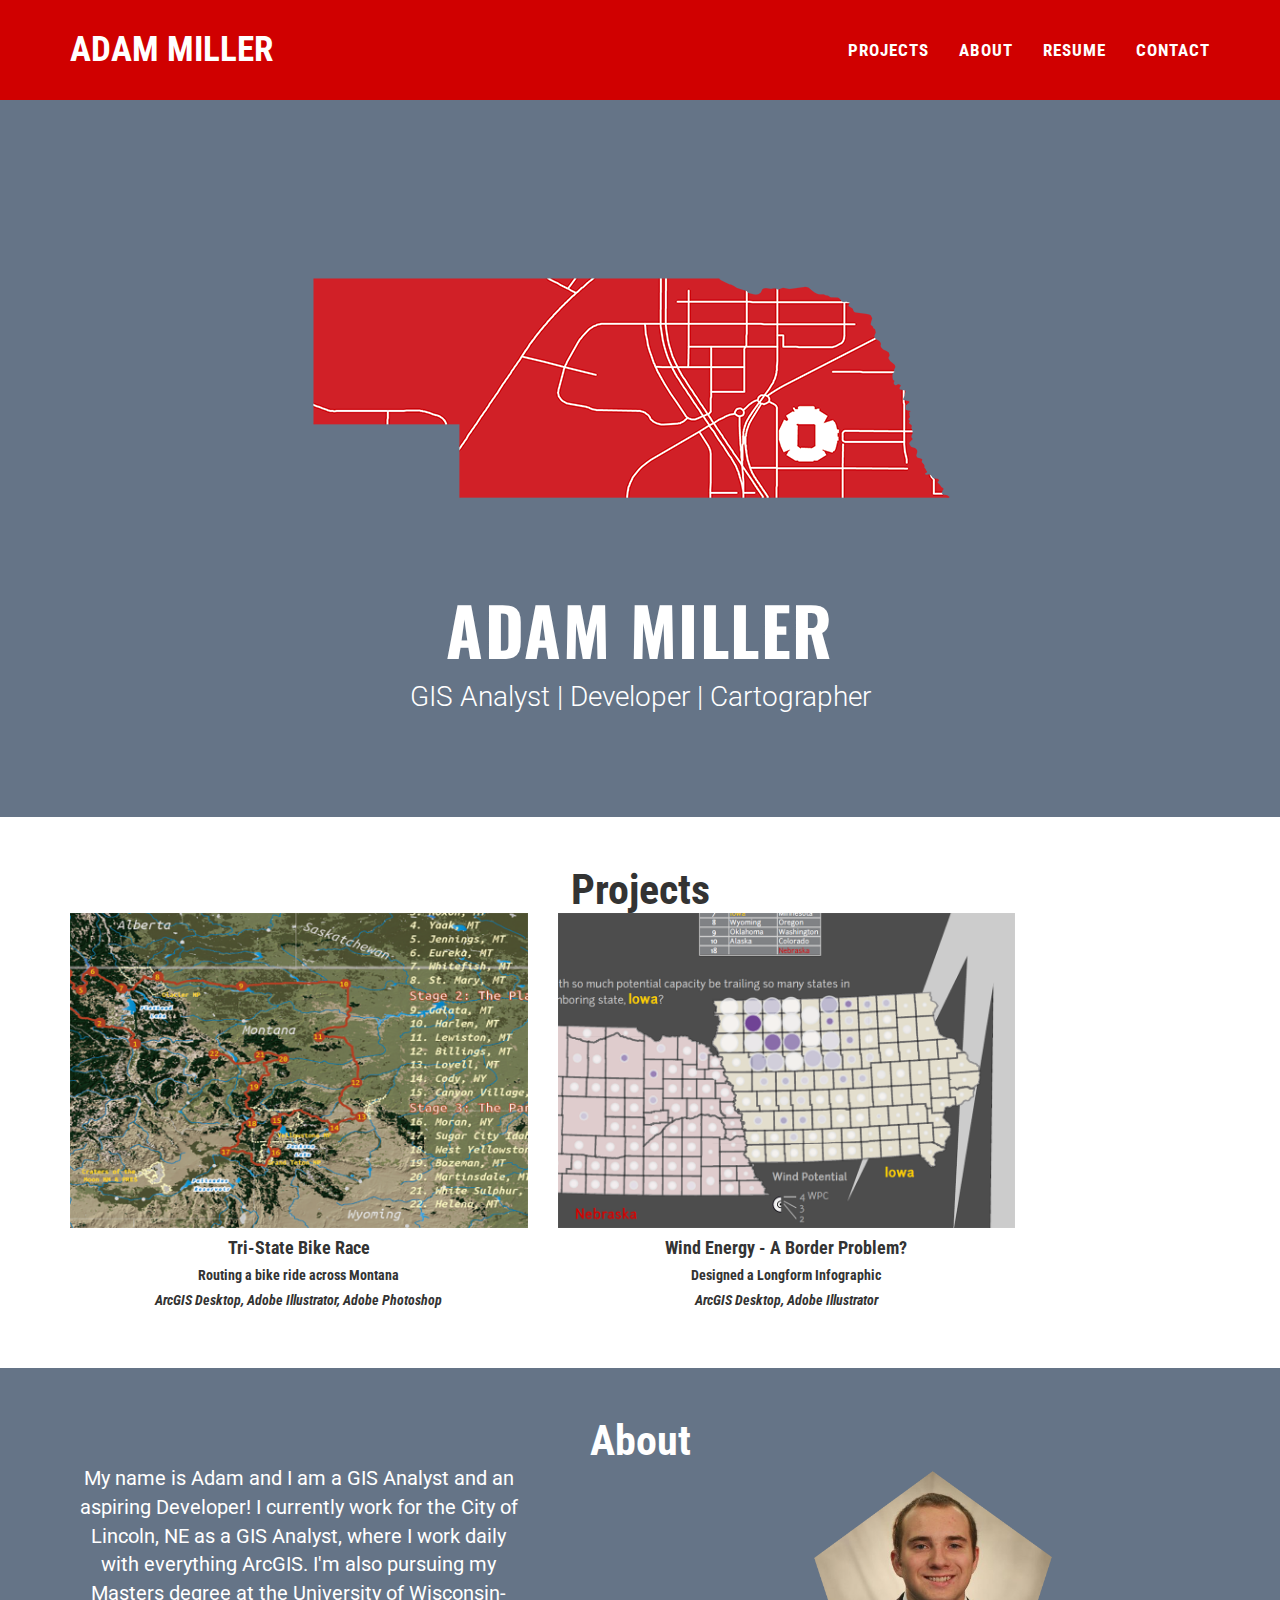
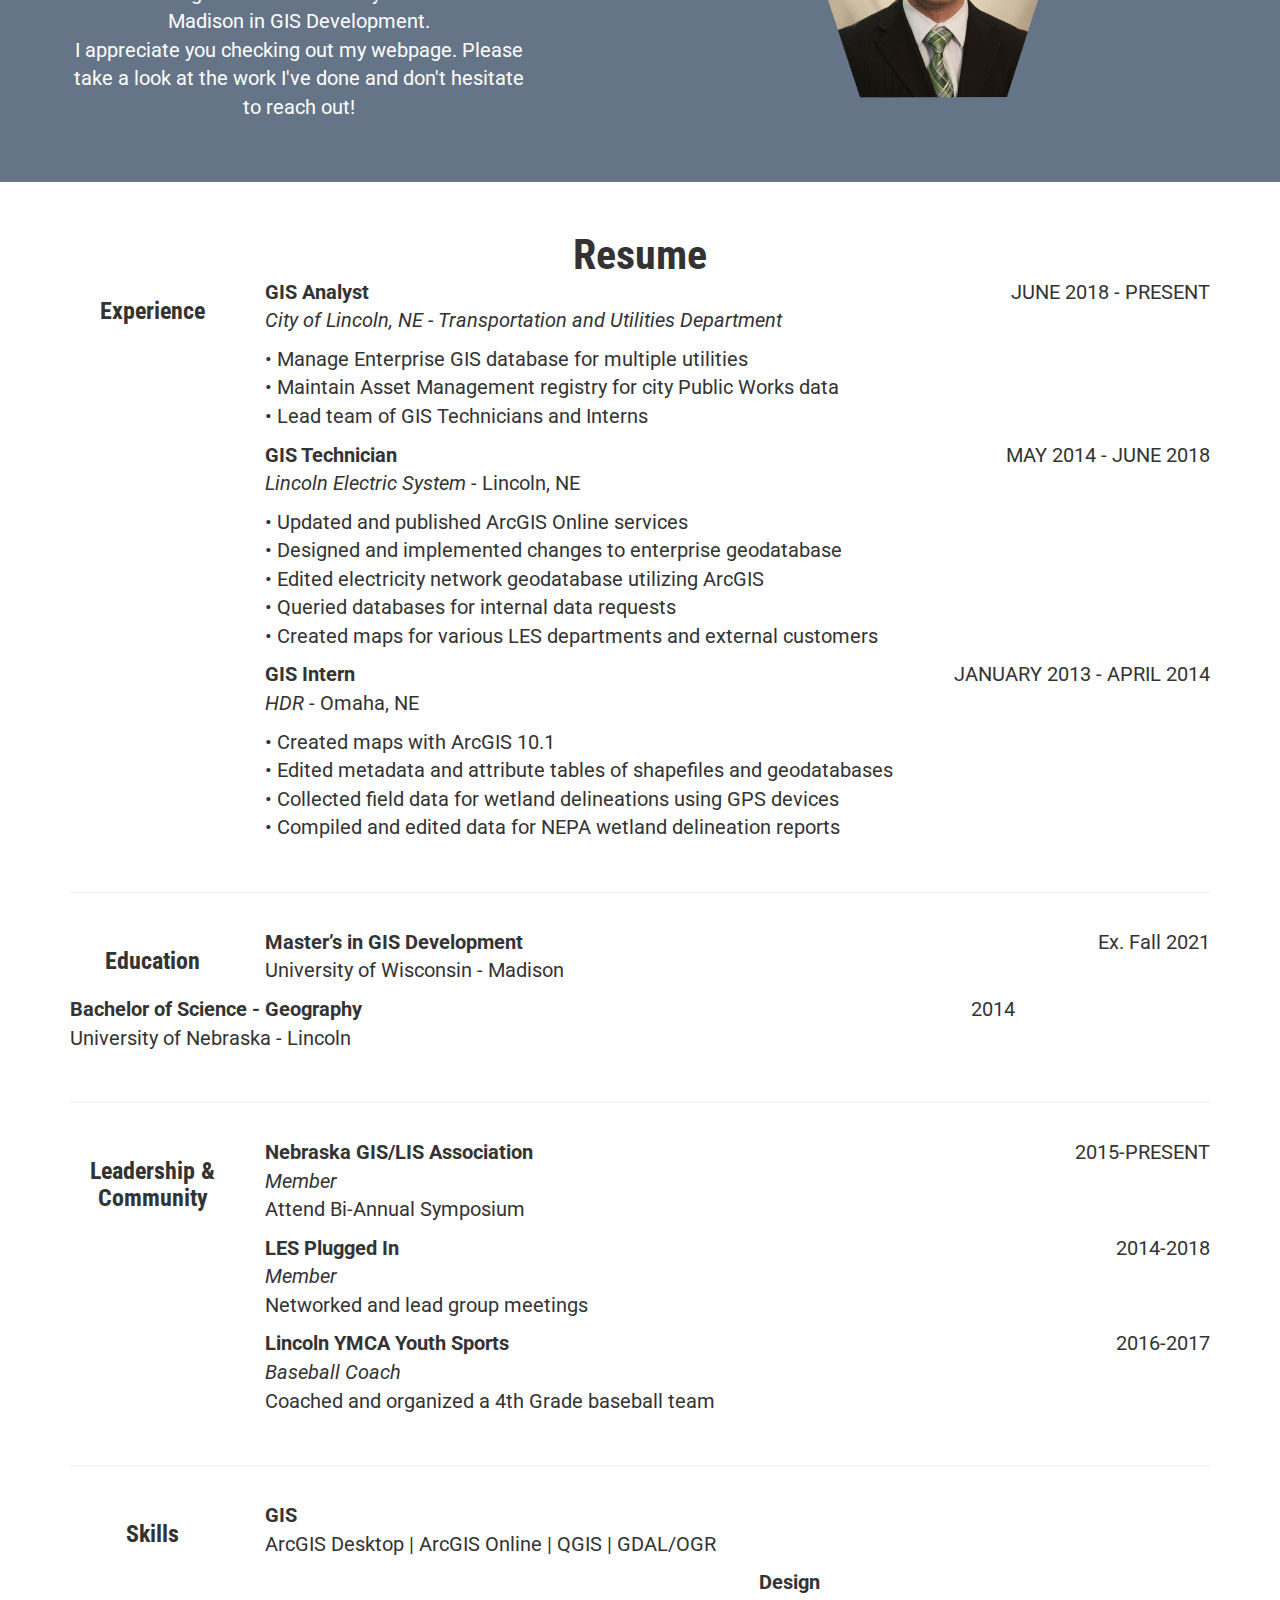
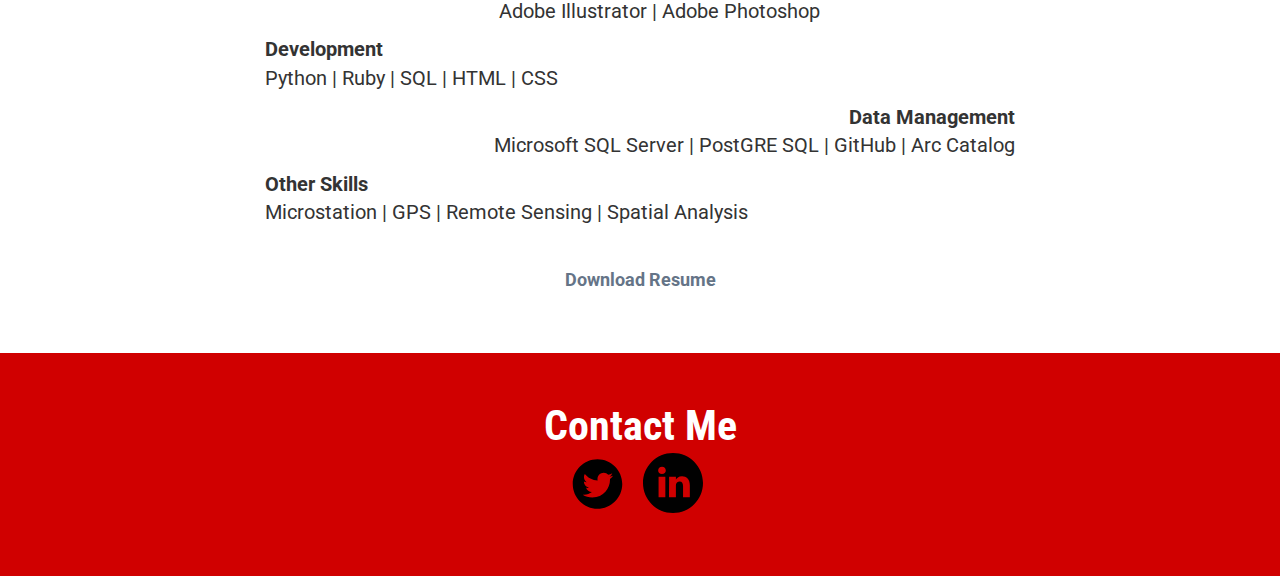
==== index.html @ ed805b21 "Final Submission Changes" ====
<!DOCTYPE html>
<html lang="en">

<head>

    <meta charset="utf-8">
    <meta http-equiv="X-UA-Compatible" content="IE=edge">
    <meta name="viewport" content="width=device-width, initial-scale=1">
    <meta name="description" content="Adam Miller's Web Portfolio">
    <meta name="author" content="Adam Miller">

    <title>Adam Miller GIS</title>
   
    
    <!-- Bootstrap Core CSS -->
    <link href="css/bootstrap.css" rel="stylesheet">

    <!-- Style CSS -->
    <link href="css/style.css" rel="stylesheet">

    <!-- Custom Fonts -->
    <link href="https://fonts.googleapis.com/css?family=Open+Sans+Condensed:300,700" rel="stylesheet">
    <link href="https://fonts.googleapis.com/css?family=Roboto|Roboto+Condensed:300" rel="stylesheet">
    <link href="https://fonts.googleapis.com/css?family=Oswald:700" rel="stylesheet">
    

   

</head>

<body id="page-top" class="index">

    <!-- Navigation -->
    <nav id="mainNav" class="navbar navbar-default navbar-fixed-top navbar-custom">
        <div class="container">
            <div class="navbar-header page-scroll">
                <a class="navbar-brand" href="#page-top">Adam Miller</a>
            </div>

            <div class="collapse navbar-collapse" id="bs-example-navbar-collapse-1">
                <ul class="nav navbar-nav navbar-right">
                    <li class="hidden">
                        <a href="#page-top"></a>
                    </li>
                    <li class="page-scroll">
                        <a href="#projects">Projects</a>
                    </li>
                    <li class="page-scroll">
                        <a href="#about">About</a>
                    </li>
                    <li class="page-scroll">
                        <a href="#resume">Resume</a>
                    </li>
                     <li class="page-scroll">
                        <a href="#contact">Contact</a>
                    </li>
                </ul>
            </div>
        
        </div>
        
    </nav>

    <!-- Header -->
    <header>
        <div class="container">
            <div class="row">
                <div class="col-lg-12">
                    <img class="img-responsive" src="assets/ProfileLogo2.png" alt="">
                    <div class="intro-text">
                        <span class="name">Adam Miller</span>
                        <span class="traits">GIS Analyst | Developer | Cartographer</span>
                    </div>
                </div>
            </div>
        </div>
    </header>
    
    <!-- Projects Section -->
    <section id="projects">
        <div class="container">
            <div class="row">
                <div class="col-lg-12 text-center">
                    <h2>Projects</h2>
                </div>
            </div>
        
            
           
            <div class="row">
                
                 <div class="col-5 col-md-4 col-lg-5 ">
                    <a href="assets/Tri_Park_Race.pdf" target="_blank">
                        <img src="assets/Bike_Route.PNG" class="img-responsive" alt="">
                     </a>
                     <h4>Tri-State Bike Race</h4>
                     <h5>Routing a bike ride across Montana</h5>
                     <h5><i>ArcGIS Desktop, Adobe Illustrator, Adobe Photoshop</i></h5>
                    
                </div>
               
                
                <div class="col-5 col-md-4 col-lg-5">
                     <a href="assets/Wind Infographic.pdf" target="_blank">
                        <img src="assets/Longform_Wind.PNG" class="img-responsive" alt="">
                     </a>
                     <h4>Wind Energy - A Border Problem?</h4>
                     <h5>Designed a Longform Infographic</h5>
                     <h5><i>ArcGIS Desktop, Adobe Illustrator</i></h5>
                    
                
                </div>
                    
                
                
                
                
            </div>
            
        </div>
        
    </section>

    <!-- About Me Section -->
    <section class="dark"  id="about">
        <div class="container">
            <div class="row">
                <div class="col-lg-12 text-center">
                    <h2>About</h2>
                </div>
            </div>
            <div class="row">
                <div class="col-lg-5 ">
                    <p> My name is Adam and I am a GIS Analyst and an aspiring Developer!  I currently work for the City of Lincoln, NE as a GIS Analyst, where I work daily with everything ArcGIS.  I'm also pursuing my Masters degree at the University of Wisconsin-Madison in GIS Development.  
                    <br> I appreciate you checking out my webpage.  Please take a look at the work I've done and don't hesitate to reach out!</p>
                </div>
                <div class="col-lg-4 col-lg-push-2">
                    <p> <img class="img-responsive" src="assets/arm_head.png" alt=""></p>
                </div>
                
            </div>
        </div>
    </section>
    


    

    <!-- Resume Section -->
    <section id="resume">
        <div class="container">
            <div class="row">
                <div class="col-lg-12 text-center">
                    <h2>Resume</h2>
                </div>
            </div>
            <!--WORK DESCRIPTION -->
	       <div class="Work Experience">
		      <div class="row">
				<div class="col-lg-2 col-lg-offset-0">
					<h3> Experience</h3>
				</div>
				<div class="col-lg-7">
					<p><b>GIS Analyst </b><br/>
						<i>City of Lincoln, NE - Transportation and Utilities Department</i> <br/>
					</p>
					<p><more>•	Manage Enterprise GIS database for multiple utilities <br>
                             •  Maintain Asset Management registry for city Public Works data <br>
                             •	Lead team of GIS Technicians and Interns <br>
</more></p>
				</div>
				<div class="col-lg-3 ">
					<p align='right'><sm>JUNE 2018 - PRESENT</sm></p>
				</div>
				<div class="col-lg-7 col-lg-offset-2">
					<p><b>GIS Technician</b><br/>
						<i>Lincoln Electric System</i> - Lincoln, NE <br/>
					</p>
					<p><more>•	Updated and published ArcGIS Online services <br>
                             •	Designed and implemented changes to enterprise geodatabase <br>
                             •	Edited electricity network geodatabase utilizing ArcGIS <br>
                             •	Queried databases for internal data requests <br>
                             •	Created maps for various LES departments and external customers <br>
                             
</more></p>
				</div>
				<div class="col-lg-3">
					<p align='right'><sm>MAY 2014 - JUNE 2018</sm></p>
				</div>
                <div class="col-lg-7 col-lg-offset-2">
					<p><b>GIS Intern </b><br/>
						<i>HDR</i> - Omaha, NE <br/>
					</p>
					<p><more>•	Created maps with ArcGIS 10.1 <br>
                             •	Edited metadata and attribute tables of shapefiles and geodatabases <br>
                             •	Collected field data for wetland delineations using GPS devices <br>
                             •	Compiled and edited data for NEPA wetland delineation reports  

</more></p>
                </div>
				<div class="col-lg-3 ">
					<p align='right'><sm>JANUARY 2013 - APRIL 2014</sm></p>
				</div>
                  
		      </div>
		      <br>
		      <hr>
	       </div><!--/.container -->   
            <!--EDUCATION DESCRIPTION -->   
            <div class="Education"> 
                 <div class="row">
                        <div class="col-lg-2 col-lg-offset-0">
                            <h3>Education</h3>
                        </div>
                        <div class="col-lg-7">
                            <p><b>Master’s in GIS Development</b><br/>
                                University of Wisconsin - Madison
                            </p>
                        </div>
                        <div class="col-lg-3">
                            <p align='right'><sm>Ex. Fall 2021</sm></p>
                        </div>
                     <div class="col-lg-7">
                            <p><b>Bachelor of Science - Geography</b><br/>
                            University of Nebraska - Lincoln <br/>
                            </p>
                        </div>
                        <div class="col-lg-3">
                            <p align='right'><sm>2014</sm></p>
                        </div>
                
                   
                </div>
                <br>
                <hr>
            </div><!--/.container -->    
            <!--LEADERSHIP DESCRIPTION -->
            <div class="Awards Description">
                <div class="row">
                        <div class="col-lg-2 col-lg-offset-0">
                            <h3>Leadership &amp; Community </h3>
                        </div>
                        <div class="col-lg-7">
                            <p><b>Nebraska GIS/LIS Association</b><br/>
                                <i>Member</i>
                                <br>
                                Attend Bi-Annual Symposium
                            </p>
                        </div>
                        <div class="col-lg-3">
                            <p align='right'><sm>2015-PRESENT</sm></p>
                        </div>

                        <div class="col-lg-7 col-lg-offset-2">
                            <p><b>LES Plugged In</b><br/>
                                <i>Member</i><br>
                                Networked and lead group meetings
                            </p>
                        </div>
                        <div class="col-lg-3">
                            <p align='right'><sm>2014-2018</sm></p>
                        </div>
                        <div class="col-lg-7 col-lg-offset-2">
                            <p><b>Lincoln YMCA Youth Sports</b><br/>
                                <i>Baseball Coach</i><br>
                                Coached and organized a 4th Grade baseball team
                            </p>
                        </div>
                        <div class="col-lg-3">
                            <p align='right'><sm>2016-2017</sm></p>
                        </div>
                </div>
                <br>
                <hr>
            </div>   
    
            <!--SKILLS DESCRIPTION -->
            <div class="Skills Description">
                <div class="row">
                        <div class="col-lg-2 col-lg-offset-0">
                            <h3> Skills</h3>
                        </div>
                        <div class="col-lg-10">
                            <p><b>GIS</b><br/>
                                ArcGIS Desktop | ArcGIS Online | QGIS |  GDAL/OGR
                            </p>
                        </div>      
                        <div class="col-lg-10 col-lg-pull-2">
                            <p align='right'><b>Design</b><br/>
                                Adobe Illustrator | Adobe Photoshop
                            </p>
                        </div>
                        <div class="col-lg-10 col-lg-offset-2">
                            <p><b>Development</b><br/>
                                Python | Ruby | SQL | HTML | CSS
                            </p>
                        </div>
                        <div class="col-lg-10 col-lg-pull-0">
                            <p align='right'><b>Data Management</b><br/>
                                Microsoft SQL Server | PostGRE SQL | GitHub | Arc Catalog
                            </p>
                        </div>
                        <div class="col-lg-10 col-lg-offset-2">
                            <p><b>Other Skills</b><br/>
                                Microstation | GPS | Remote Sensing | Spatial Analysis
                            </p>
                        </div>
                </div>
                <br>
            </div>   
            <div class="col-lg-8 col-lg-offset-2 text-center">
                <a href="assets/ResumeAdamMiller.pdf" target="_blank" class="btn btn-lg res-outline">
                 <b>Download Resume</b>
                </a>
            </div>
        </div>
        </section>

    
    
    <!-- Footer -->
    <section class = red id = 'contact<a'> 
        <footer class="text-center">
            <div class="footer-above">
                <div class="container">
                    <div class="row">
                        <div class="footer-col col-lg-8 col-lg-offset-2 text-center">
                            <h2>Contact Me</h2>
                            <ul class="list-inline">
                                <li>
                                    <a href="https://twitter.com/AdamMillerGIS" target="_blank"> <img class="tiny"  src="assets/twitter_thumb.svg"></a>
                                </li>
                                <li>
                                    <a href="https://www.linkedin.com/in/adammillergis" target="_blank" ><img class="tiny"  src="assets/linkedin_thumb3.svg"></a>
                                </li>
                                
                            </ul>
                        </div>
                    </div>
                </div>
            </div>
        </footer>
    </section>



 
    <!-- jQuery -->
    <script src="vendor/jquery/jquery.min.js"></script>



</body>

</html>
---- css/style.css ----
/*!
 * Start Bootstrap - Freelancer v3.3.7+1 (http://startbootstrap.com/template-overviews/freelancer)
 * Copyright 2013-2016 Start Bootstrap
 * Licensed under MIT (https://github.com/BlackrockDigital/startbootstrap/blob/gh-pages/LICENSE)
 */
body {
  font-family: 'Roboto','Roboto Condensed', Helvetica, Arial, sans-serif;
  overflow-x: hidden;
}
p {
  font-size: 20px;
}
p.small {
  font-size: 16px;
}
a,
a:hover,
a:focus,
a:active,
a.active {
  color: #657487;
  outline: none;
}
pr1{
    font-family:'Roboto', sans-serif;text-align:center;font-size:16px;
}

h1,
h2,
h3,
h4,
h5,
h6 {
  font-family: "Roboto Condensed", sans-serif;
  text-transform: ;
  font-weight: 700;
  text-align: center;
}
hr{
    padding-bottom: 15px;
}

header {
  text-align: center;
  background: #657487;
  color: white;
}
header .container {
  padding-top: 50px;
  padding-bottom: 50px;
}
header img {
  display: block;
  margin: 0 auto 0px;
}
header .intro-text .name {
  display: block;
  font-family: 'Oswald', sans-serif;
  text-transform: uppercase;
  font-weight: 700;
  font-size: 2em;
  letter-spacing: 1.5px
}
header .intro-text .traits {
  font-size: 2em;
  font-weight: 300;
}
@media (min-width: 768px) {
  header .container {
    padding-top: 200px;
    padding-bottom: 100px;
  }
  header .intro-text .name {
    font-size: 4.75em;
  }
  header .intro-text .skills {
    font-size: 1.75em;
  }
}
.navbar-custom {
  background: #D00000;
  font-family: 'Roboto Condensed', sans-serif;
  text-transform: uppercase;
  font-weight: 700;
  border: none;
}
.navbar-custom a:focus {
  outline: none;
}
.navbar-custom .navbar-brand {
  color: white;
}
.navbar-custom .navbar-brand:hover,
.navbar-custom .navbar-brand:focus,
.navbar-custom .navbar-brand:active,
.navbar-custom .navbar-brand.active {
  color: white;
}
.navbar-custom .navbar-nav {
  letter-spacing: 1px;
}
.navbar-custom .navbar-nav li a {
  color: white;
  font-size: 1.2em;
}
.navbar-custom .navbar-nav li a:hover {
  color: #657487;
  outline: none;
}
.navbar-custom .navbar-nav li a:focus{
  color: white;
  background: #D3D3D3; 
}





.navbar-custom .navbar-toggle {
  color: white;
  text-transform: uppercase;
  font-size: 14px;
  border-color: white;
}

@media (min-width: 768px) {
  .navbar-custom {
    padding: 25px 0;
    -webkit-transition: padding 0.3s;
    -moz-transition: padding 0.3s;
    transition: padding 0.3s;
  }
  .navbar-custom .navbar-brand {
    font-size: 2.5em;
    -webkit-transition: all 0.3s;
    -moz-transition: all 0.3s;
    transition: all 0.3s;
  }
  .navbar-custom.affix {
    padding: 10px 0;
  }
  .navbar-custom.affix .navbar-brand {
    font-size: 1.5em;
  }
}
section {
  padding: 50px 0;
}
section h2 {
  margin: 0;
  font-size: 3em;
}
section.dark {
  background: #657487;
  color: white;
  text-align: center
}

section.red {
  background: #d00000;
  color: white;
  text-align: center
}

section.image{
    background-image: url("assets/ProfileLogo2.png");
}
@media (max-width: 767px) {
  section {
    padding: 75px 0;

}
section img {
  display: block;
  margin: 0 auto 20px;
  max-height: 400px;
}
section sm{
    font-size: 14px;
}
section t{
    font-weight: 700;
}


#projects * {
  z-index: 2;
}
@media (min-width: 767px) {
  #projects .projects-item {
    margin: 0 0 30px;
  }
}

form .row:first-child .floating-label-form-group {
  border-top: 1px solid #eeeeee;
}
footer {
    background-color: #d00000;

}
footer h3 {
  margin-bottom: 30px;
  text-align: center;
    
}
footer .footer-above {
  padding-top: 50px;
  background-color: #657487;
}
footer .footer-col {
  margin-bottom: 50px;
   
}

.res-outline {
  color: #d00000;
  font-size: 20px;
  border: solid 2px #d00000;
  background: transparent;
  transition: all 0.3s ease-in-out;
  margin-top: 15px;
}

.scroll-top {
  position: fixed;
  right:2%;
  bottom: 2%;
  width: 500px;
  height: 50px;
  z-index: 1049;
}




.tiny {
    height: 55px;
    width: 55px;
}
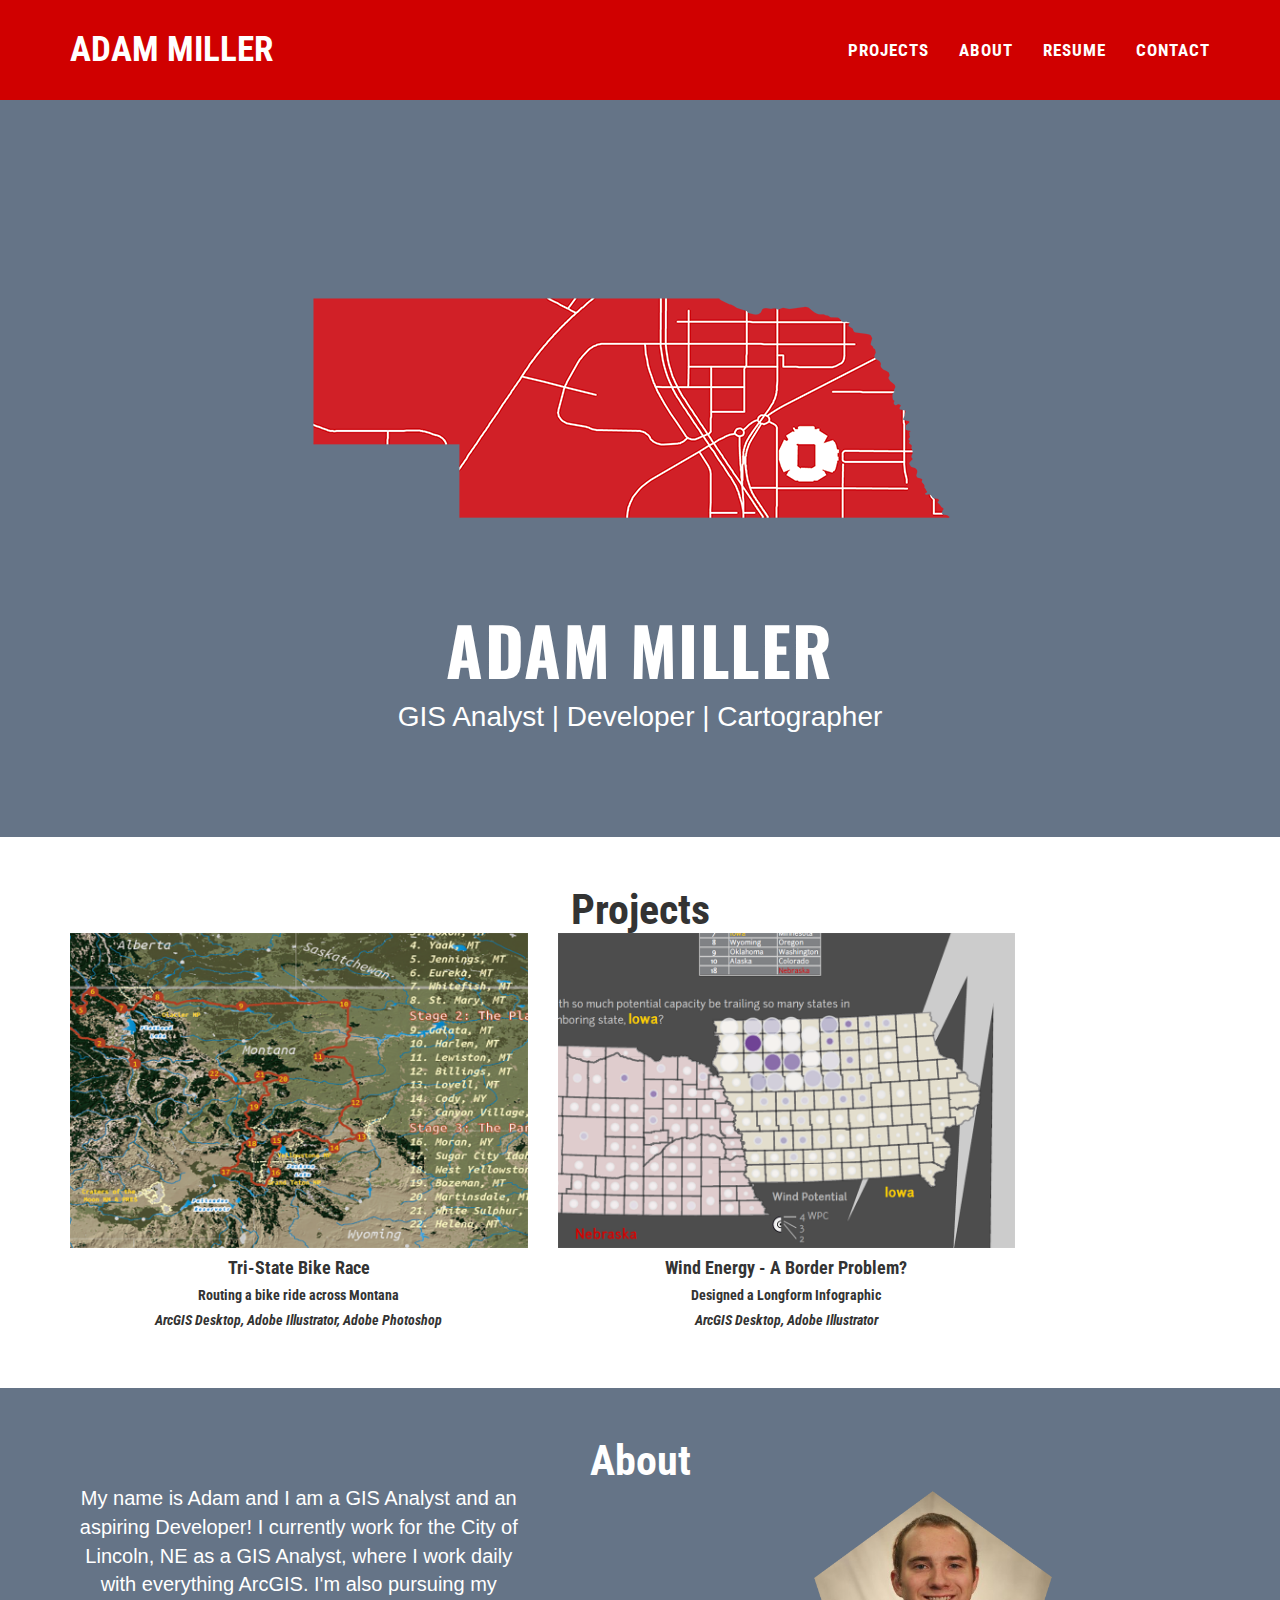
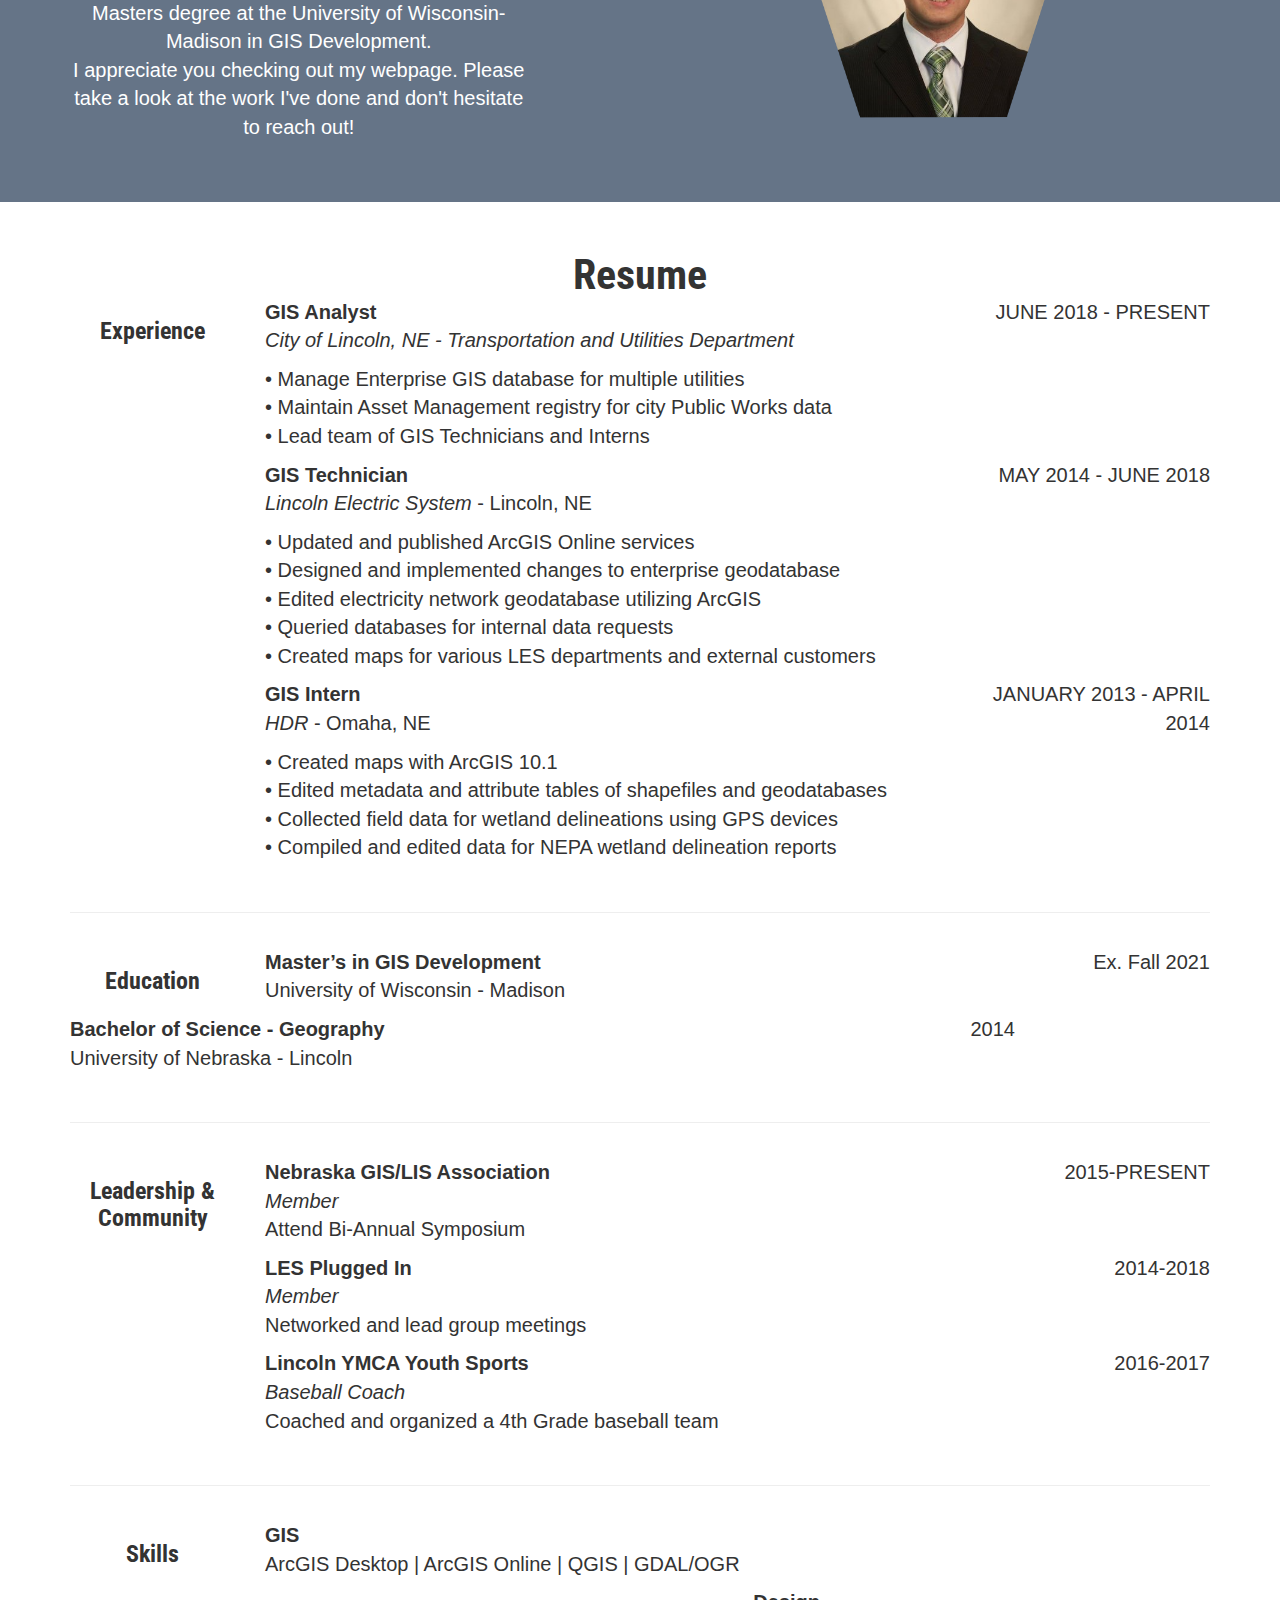
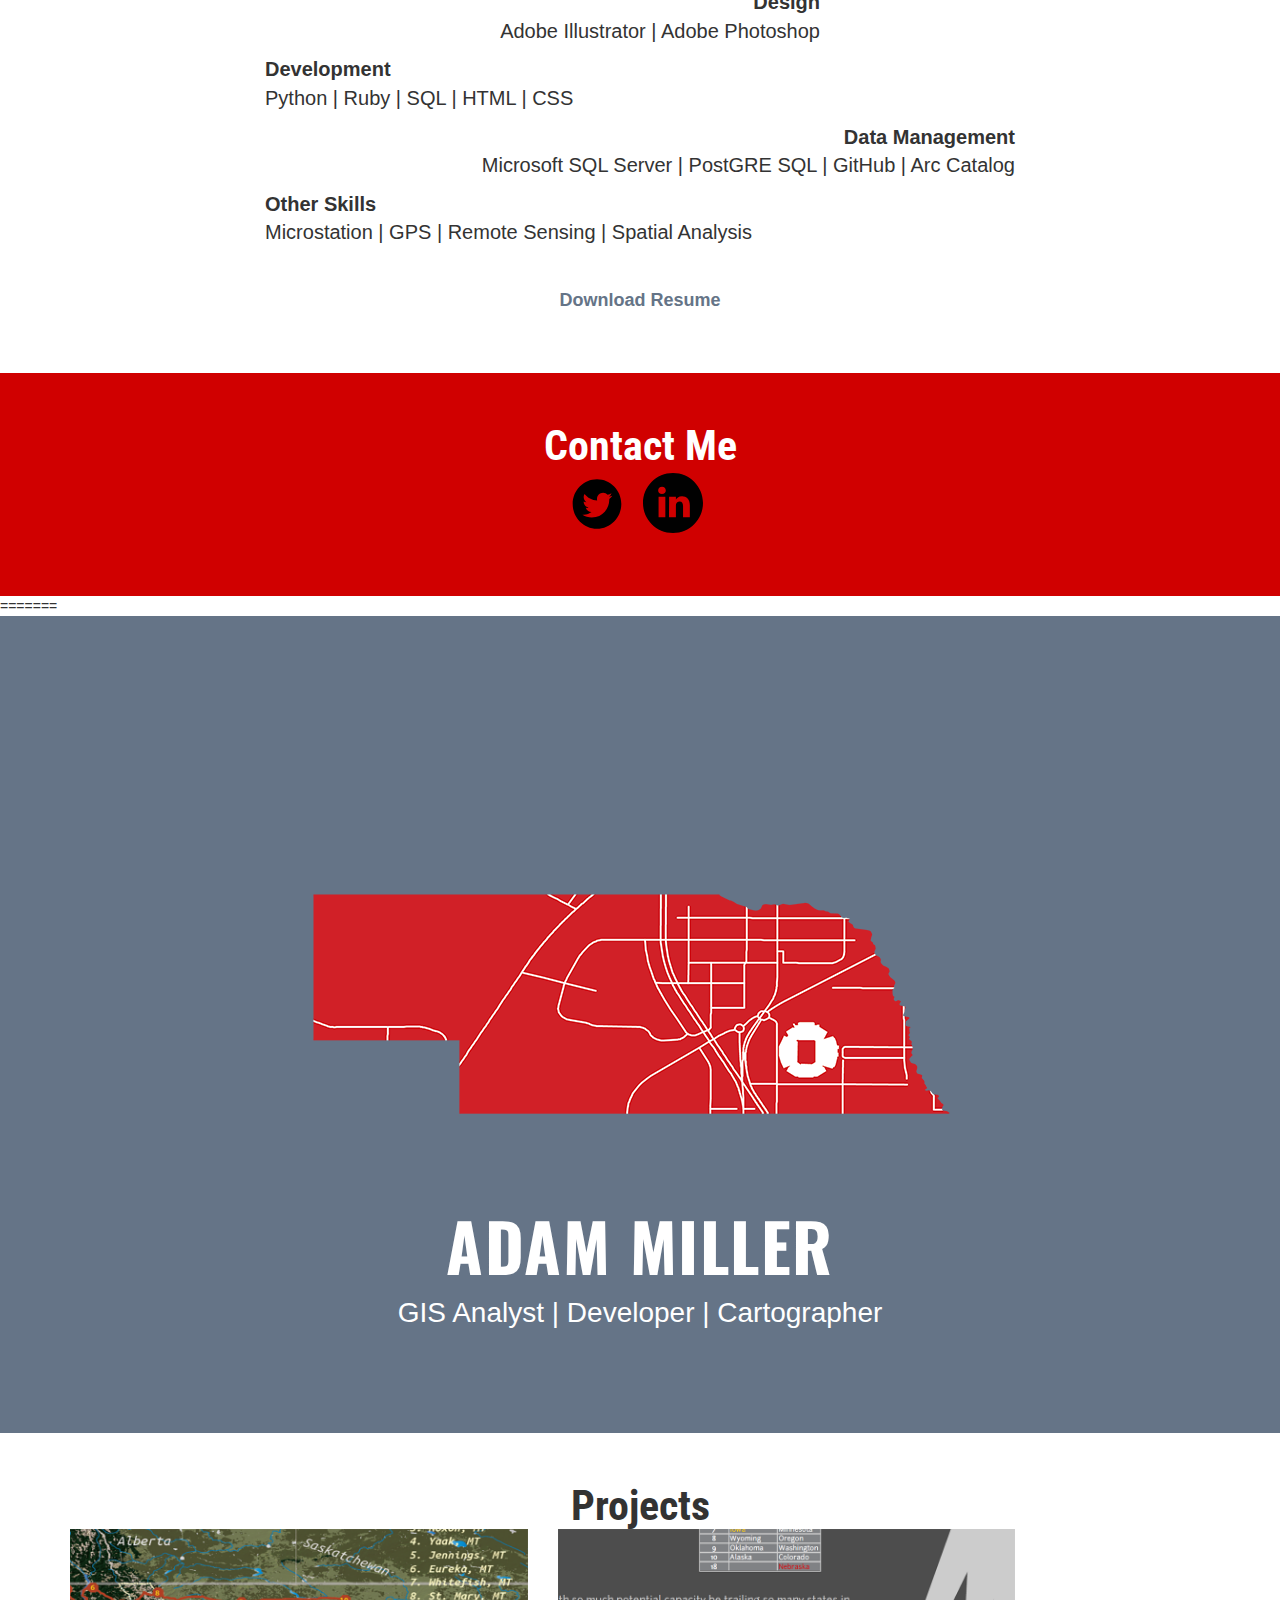
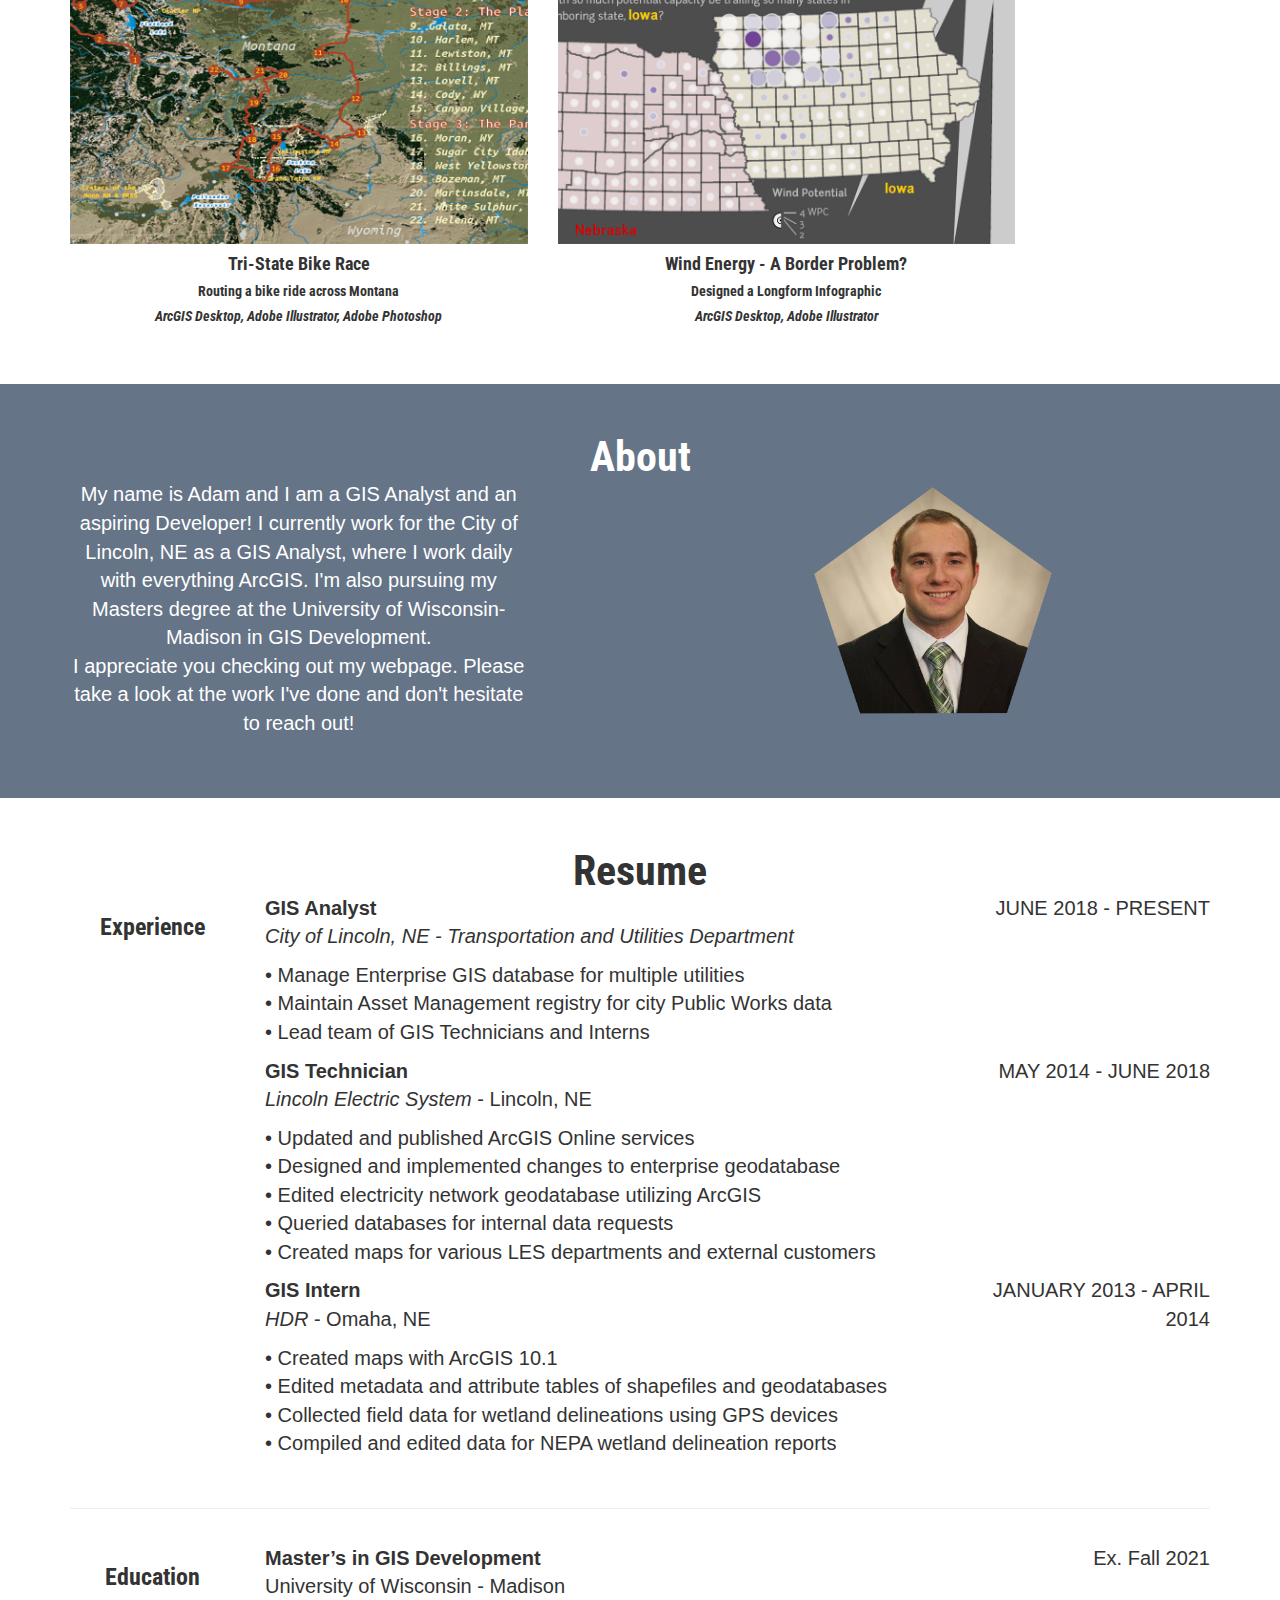
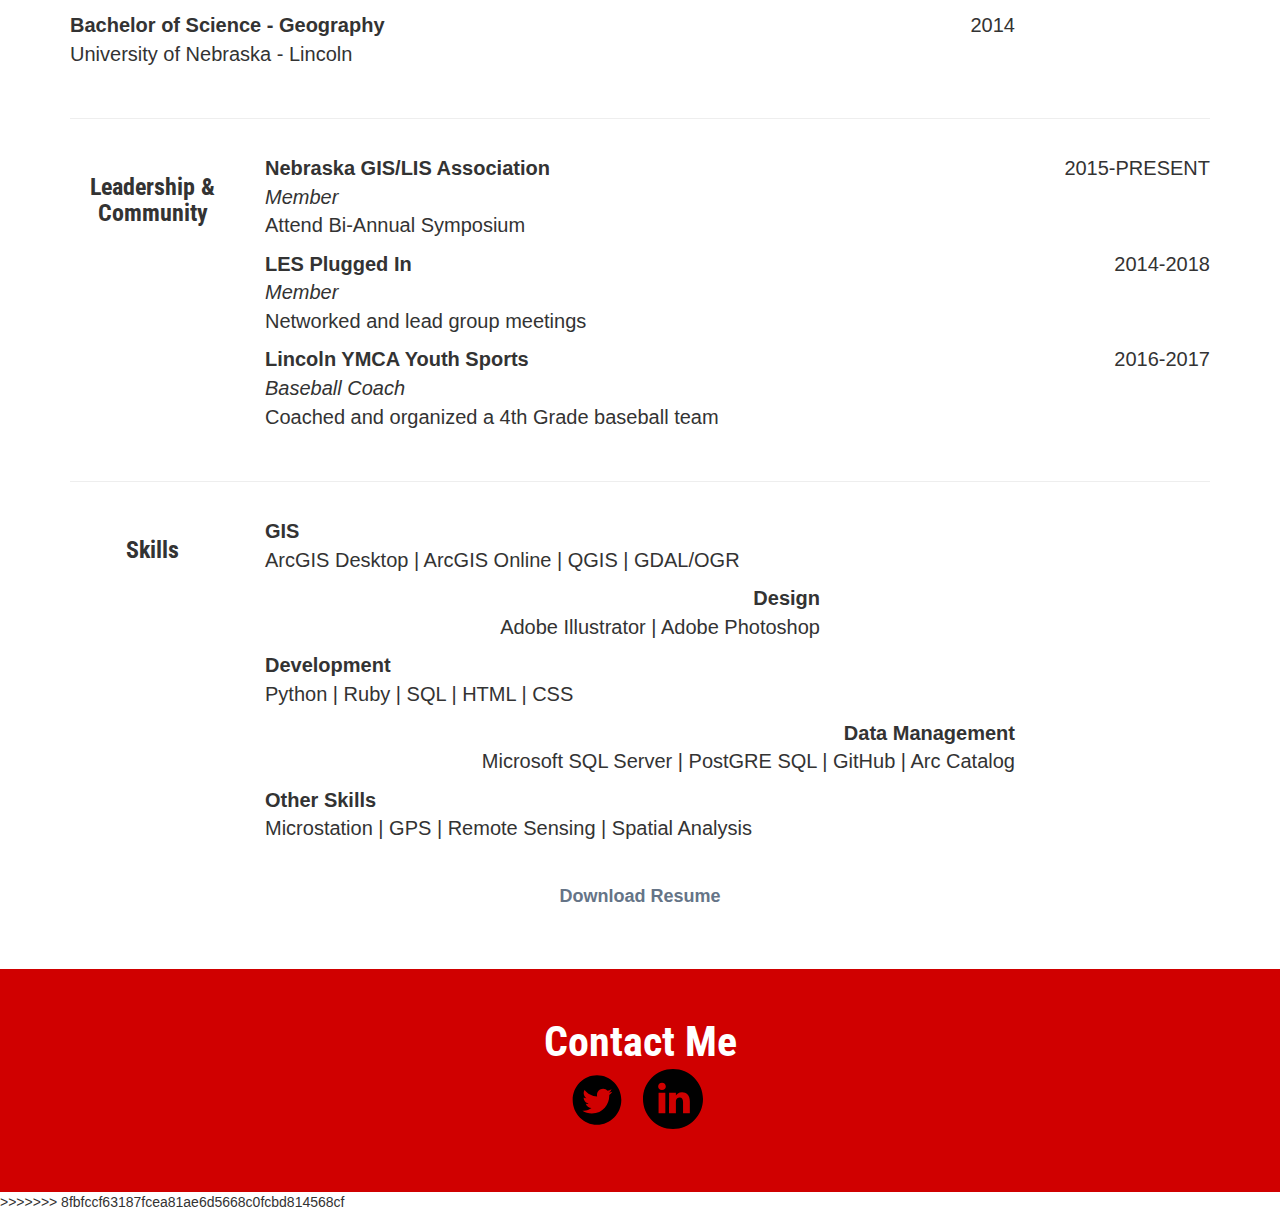
==== commit 07eb7d38: "Commit css" ====
--- a/index.html
+++ b/index.html
@@ -1,355 +1,713 @@
-<!DOCTYPE html>
-<html lang="en">
-
-<head>
-
-    <meta charset="utf-8">
-    <meta http-equiv="X-UA-Compatible" content="IE=edge">
-    <meta name="viewport" content="width=device-width, initial-scale=1">
-    <meta name="description" content="Adam Miller's Web Portfolio">
-    <meta name="author" content="Adam Miller">
-
-    <title>Adam Miller GIS</title>
-   
-    
-    <!-- Bootstrap Core CSS -->
-    <link href="css/bootstrap.css" rel="stylesheet">
-
-    <!-- Style CSS -->
-    <link href="css/style.css" rel="stylesheet">
-
-    <!-- Custom Fonts -->
-    <link href="https://fonts.googleapis.com/css?family=Open+Sans+Condensed:300,700" rel="stylesheet">
-    <link href="https://fonts.googleapis.com/css?family=Roboto|Roboto+Condensed:300" rel="stylesheet">
-    <link href="https://fonts.googleapis.com/css?family=Oswald:700" rel="stylesheet">
-    
-
-   
-
-</head>
-
-<body id="page-top" class="index">
-
-    <!-- Navigation -->
-    <nav id="mainNav" class="navbar navbar-default navbar-fixed-top navbar-custom">
-        <div class="container">
-            <div class="navbar-header page-scroll">
-                <a class="navbar-brand" href="#page-top">Adam Miller</a>
-            </div>
-
-            <div class="collapse navbar-collapse" id="bs-example-navbar-collapse-1">
-                <ul class="nav navbar-nav navbar-right">
-                    <li class="hidden">
-                        <a href="#page-top"></a>
-                    </li>
-                    <li class="page-scroll">
-                        <a href="#projects">Projects</a>
-                    </li>
-                    <li class="page-scroll">
-                        <a href="#about">About</a>
-                    </li>
-                    <li class="page-scroll">
-                        <a href="#resume">Resume</a>
-                    </li>
-                     <li class="page-scroll">
-                        <a href="#contact">Contact</a>
-                    </li>
-                </ul>
-            </div>
-        
-        </div>
-        
-    </nav>
-
-    <!-- Header -->
-    <header>
-        <div class="container">
-            <div class="row">
-                <div class="col-lg-12">
-                    <img class="img-responsive" src="assets/ProfileLogo2.png" alt="">
-                    <div class="intro-text">
-                        <span class="name">Adam Miller</span>
-                        <span class="traits">GIS Analyst | Developer | Cartographer</span>
-                    </div>
-                </div>
-            </div>
-        </div>
-    </header>
-    
-    <!-- Projects Section -->
-    <section id="projects">
-        <div class="container">
-            <div class="row">
-                <div class="col-lg-12 text-center">
-                    <h2>Projects</h2>
-                </div>
-            </div>
-        
-            
-           
-            <div class="row">
-                
-                 <div class="col-5 col-md-4 col-lg-5 ">
-                    <a href="assets/Tri_Park_Race.pdf" target="_blank">
-                        <img src="assets/Bike_Route.PNG" class="img-responsive" alt="">
-                     </a>
-                     <h4>Tri-State Bike Race</h4>
-                     <h5>Routing a bike ride across Montana</h5>
-                     <h5><i>ArcGIS Desktop, Adobe Illustrator, Adobe Photoshop</i></h5>
-                    
-                </div>
-               
-                
-                <div class="col-5 col-md-4 col-lg-5">
-                     <a href="assets/Wind Infographic.pdf" target="_blank">
-                        <img src="assets/Longform_Wind.PNG" class="img-responsive" alt="">
-                     </a>
-                     <h4>Wind Energy - A Border Problem?</h4>
-                     <h5>Designed a Longform Infographic</h5>
-                     <h5><i>ArcGIS Desktop, Adobe Illustrator</i></h5>
-                    
-                
-                </div>
-                    
-                
-                
-                
-                
-            </div>
-            
-        </div>
-        
-    </section>
-
-    <!-- About Me Section -->
-    <section class="dark"  id="about">
-        <div class="container">
-            <div class="row">
-                <div class="col-lg-12 text-center">
-                    <h2>About</h2>
-                </div>
-            </div>
-            <div class="row">
-                <div class="col-lg-5 ">
-                    <p> My name is Adam and I am a GIS Analyst and an aspiring Developer!  I currently work for the City of Lincoln, NE as a GIS Analyst, where I work daily with everything ArcGIS.  I'm also pursuing my Masters degree at the University of Wisconsin-Madison in GIS Development.  
-                    <br> I appreciate you checking out my webpage.  Please take a look at the work I've done and don't hesitate to reach out!</p>
-                </div>
-                <div class="col-lg-4 col-lg-push-2">
-                    <p> <img class="img-responsive" src="assets/arm_head.png" alt=""></p>
-                </div>
-                
-            </div>
-        </div>
-    </section>
-    
-
-
-    
-
-    <!-- Resume Section -->
-    <section id="resume">
-        <div class="container">
-            <div class="row">
-                <div class="col-lg-12 text-center">
-                    <h2>Resume</h2>
-                </div>
-            </div>
-            <!--WORK DESCRIPTION -->
-	       <div class="Work Experience">
-		      <div class="row">
-				<div class="col-lg-2 col-lg-offset-0">
-					<h3> Experience</h3>
-				</div>
-				<div class="col-lg-7">
-					<p><b>GIS Analyst </b><br/>
-						<i>City of Lincoln, NE - Transportation and Utilities Department</i> <br/>
-					</p>
-					<p><more>•	Manage Enterprise GIS database for multiple utilities <br>
-                             •  Maintain Asset Management registry for city Public Works data <br>
-                             •	Lead team of GIS Technicians and Interns <br>
-</more></p>
-				</div>
-				<div class="col-lg-3 ">
-					<p align='right'><sm>JUNE 2018 - PRESENT</sm></p>
-				</div>
-				<div class="col-lg-7 col-lg-offset-2">
-					<p><b>GIS Technician</b><br/>
-						<i>Lincoln Electric System</i> - Lincoln, NE <br/>
-					</p>
-					<p><more>•	Updated and published ArcGIS Online services <br>
-                             •	Designed and implemented changes to enterprise geodatabase <br>
-                             •	Edited electricity network geodatabase utilizing ArcGIS <br>
-                             •	Queried databases for internal data requests <br>
-                             •	Created maps for various LES departments and external customers <br>
-                             
-</more></p>
-				</div>
-				<div class="col-lg-3">
-					<p align='right'><sm>MAY 2014 - JUNE 2018</sm></p>
-				</div>
-                <div class="col-lg-7 col-lg-offset-2">
-					<p><b>GIS Intern </b><br/>
-						<i>HDR</i> - Omaha, NE <br/>
-					</p>
-					<p><more>•	Created maps with ArcGIS 10.1 <br>
-                             •	Edited metadata and attribute tables of shapefiles and geodatabases <br>
-                             •	Collected field data for wetland delineations using GPS devices <br>
-                             •	Compiled and edited data for NEPA wetland delineation reports  
-
-</more></p>
-                </div>
-				<div class="col-lg-3 ">
-					<p align='right'><sm>JANUARY 2013 - APRIL 2014</sm></p>
-				</div>
-                  
-		      </div>
-		      <br>
-		      <hr>
-	       </div><!--/.container -->   
-            <!--EDUCATION DESCRIPTION -->   
-            <div class="Education"> 
-                 <div class="row">
-                        <div class="col-lg-2 col-lg-offset-0">
-                            <h3>Education</h3>
-                        </div>
-                        <div class="col-lg-7">
-                            <p><b>Master’s in GIS Development</b><br/>
-                                University of Wisconsin - Madison
-                            </p>
-                        </div>
-                        <div class="col-lg-3">
-                            <p align='right'><sm>Ex. Fall 2021</sm></p>
-                        </div>
-                     <div class="col-lg-7">
-                            <p><b>Bachelor of Science - Geography</b><br/>
-                            University of Nebraska - Lincoln <br/>
-                            </p>
-                        </div>
-                        <div class="col-lg-3">
-                            <p align='right'><sm>2014</sm></p>
-                        </div>
-                
-                   
-                </div>
-                <br>
-                <hr>
-            </div><!--/.container -->    
-            <!--LEADERSHIP DESCRIPTION -->
-            <div class="Awards Description">
-                <div class="row">
-                        <div class="col-lg-2 col-lg-offset-0">
-                            <h3>Leadership &amp; Community </h3>
-                        </div>
-                        <div class="col-lg-7">
-                            <p><b>Nebraska GIS/LIS Association</b><br/>
-                                <i>Member</i>
-                                <br>
-                                Attend Bi-Annual Symposium
-                            </p>
-                        </div>
-                        <div class="col-lg-3">
-                            <p align='right'><sm>2015-PRESENT</sm></p>
-                        </div>
-
-                        <div class="col-lg-7 col-lg-offset-2">
-                            <p><b>LES Plugged In</b><br/>
-                                <i>Member</i><br>
-                                Networked and lead group meetings
-                            </p>
-                        </div>
-                        <div class="col-lg-3">
-                            <p align='right'><sm>2014-2018</sm></p>
-                        </div>
-                        <div class="col-lg-7 col-lg-offset-2">
-                            <p><b>Lincoln YMCA Youth Sports</b><br/>
-                                <i>Baseball Coach</i><br>
-                                Coached and organized a 4th Grade baseball team
-                            </p>
-                        </div>
-                        <div class="col-lg-3">
-                            <p align='right'><sm>2016-2017</sm></p>
-                        </div>
-                </div>
-                <br>
-                <hr>
-            </div>   
-    
-            <!--SKILLS DESCRIPTION -->
-            <div class="Skills Description">
-                <div class="row">
-                        <div class="col-lg-2 col-lg-offset-0">
-                            <h3> Skills</h3>
-                        </div>
-                        <div class="col-lg-10">
-                            <p><b>GIS</b><br/>
-                                ArcGIS Desktop | ArcGIS Online | QGIS |  GDAL/OGR
-                            </p>
-                        </div>      
-                        <div class="col-lg-10 col-lg-pull-2">
-                            <p align='right'><b>Design</b><br/>
-                                Adobe Illustrator | Adobe Photoshop
-                            </p>
-                        </div>
-                        <div class="col-lg-10 col-lg-offset-2">
-                            <p><b>Development</b><br/>
-                                Python | Ruby | SQL | HTML | CSS
-                            </p>
-                        </div>
-                        <div class="col-lg-10 col-lg-pull-0">
-                            <p align='right'><b>Data Management</b><br/>
-                                Microsoft SQL Server | PostGRE SQL | GitHub | Arc Catalog
-                            </p>
-                        </div>
-                        <div class="col-lg-10 col-lg-offset-2">
-                            <p><b>Other Skills</b><br/>
-                                Microstation | GPS | Remote Sensing | Spatial Analysis
-                            </p>
-                        </div>
-                </div>
-                <br>
-            </div>   
-            <div class="col-lg-8 col-lg-offset-2 text-center">
-                <a href="assets/ResumeAdamMiller.pdf" target="_blank" class="btn btn-lg res-outline">
-                 <b>Download Resume</b>
-                </a>
-            </div>
-        </div>
-        </section>
-
-    
-    
-    <!-- Footer -->
-    <section class = red id = 'contact<a'> 
-        <footer class="text-center">
-            <div class="footer-above">
-                <div class="container">
-                    <div class="row">
-                        <div class="footer-col col-lg-8 col-lg-offset-2 text-center">
-                            <h2>Contact Me</h2>
-                            <ul class="list-inline">
-                                <li>
-                                    <a href="https://twitter.com/AdamMillerGIS" target="_blank"> <img class="tiny"  src="assets/twitter_thumb.svg"></a>
-                                </li>
-                                <li>
-                                    <a href="https://www.linkedin.com/in/adammillergis" target="_blank" ><img class="tiny"  src="assets/linkedin_thumb3.svg"></a>
-                                </li>
-                                
-                            </ul>
-                        </div>
-                    </div>
-                </div>
-            </div>
-        </footer>
-    </section>
-
-
-
- 
-    <!-- jQuery -->
-    <script src="vendor/jquery/jquery.min.js"></script>
-
-
-
-</body>
-
-</html>
+<<<<<<< HEAD
+<!DOCTYPE html>
+<html lang="en">
+
+<head>
+
+    <meta charset="utf-8">
+    <meta http-equiv="X-UA-Compatible" content="IE=edge">
+    <meta name="viewport" content="width=device-width, initial-scale=1">
+    <meta name="description" content="Adam Miller's Web Portfolio">
+    <meta name="author" content="Adam Miller">
+
+    <title>Adam Miller GIS</title>
+   
+    
+    <!-- Bootstrap Core CSS -->
+    <link href="css/bootstrap.css" rel="stylesheet">
+
+    <!-- Style CSS -->
+    <link href="css/style.css" rel="stylesheet">
+
+    <!-- Custom Fonts -->
+    <link href="https://fonts.googleapis.com/css?family=Open+Sans+Condensed:300,700" rel="stylesheet">
+    <link href="https://fonts.googleapis.com/css?family=Roboto|Roboto+Condensed:300" rel="stylesheet">
+    <link href="https://fonts.googleapis.com/css?family=Oswald:700" rel="stylesheet">
+    
+
+   
+
+</head>
+
+<body id="page-top" class="index">
+
+    <!-- Navigation -->
+    <nav id="mainNav" class="navbar navbar-default navbar-fixed-top navbar-custom">
+        <div class="container">
+            <div class="navbar-header page-scroll">
+                <a class="navbar-brand" href="#page-top">Adam Miller</a>
+            </div>
+
+            <div class="collapse navbar-collapse" id="bs-example-navbar-collapse-1">
+                <ul class="nav navbar-nav navbar-right">
+                    <li class="hidden">
+                        <a href="#page-top"></a>
+                    </li>
+                    <li class="page-scroll">
+                        <a href="#projects">Projects</a>
+                    </li>
+                    <li class="page-scroll">
+                        <a href="#about">About</a>
+                    </li>
+                    <li class="page-scroll">
+                        <a href="#resume">Resume</a>
+                    </li>
+                     <li class="page-scroll">
+                        <a href="#contact">Contact</a>
+                    </li>
+                </ul>
+            </div>
+        
+        </div>
+        
+    </nav>
+
+    <!-- Header -->
+    <header>
+        <div class="container">
+            <div class="row">
+                <div class="col-lg-12">
+                    <img class="img-responsive" src="assets/ProfileLogo2.png" alt="">
+                    <div class="intro-text">
+                        <span class="name">Adam Miller</span>
+                        <span class="traits">GIS Analyst | Developer | Cartographer</span>
+                    </div>
+                </div>
+            </div>
+        </div>
+    </header>
+    
+    <!-- Projects Section -->
+    <section id="projects">
+        <div class="container">
+            <div class="row">
+                <div class="col-lg-12 text-center">
+                    <h2>Projects</h2>
+                </div>
+            </div>
+        
+            
+           
+            <div class="row">
+                
+                 <div class="col-5 col-md-4 col-lg-5 ">
+                    <a href="assets/Tri_Park_Race.pdf" target="_blank">
+                        <img src="assets/Bike_Route.PNG" class="img-responsive" alt="">
+                     </a>
+                     <h4>Tri-State Bike Race</h4>
+                     <h5>Routing a bike ride across Montana</h5>
+                     <h5><i>ArcGIS Desktop, Adobe Illustrator, Adobe Photoshop</i></h5>
+                    
+                </div>
+               
+                
+                <div class="col-5 col-md-4 col-lg-5">
+                     <a href="assets/Wind Infographic.pdf" target="_blank">
+                        <img src="assets/Longform_Wind.PNG" class="img-responsive" alt="">
+                     </a>
+                     <h4>Wind Energy - A Border Problem?</h4>
+                     <h5>Designed a Longform Infographic</h5>
+                     <h5><i>ArcGIS Desktop, Adobe Illustrator</i></h5>
+                    
+                
+                </div>
+                    
+                
+                
+                
+                
+            </div>
+            
+        </div>
+        
+    </section>
+
+    <!-- About Me Section -->
+    <section class="dark"  id="about">
+        <div class="container">
+            <div class="row">
+                <div class="col-lg-12 text-center">
+                    <h2>About</h2>
+                </div>
+            </div>
+            <div class="row">
+                <div class="col-lg-5 ">
+                    <p> My name is Adam and I am a GIS Analyst and an aspiring Developer!  I currently work for the City of Lincoln, NE as a GIS Analyst, where I work daily with everything ArcGIS.  I'm also pursuing my Masters degree at the University of Wisconsin-Madison in GIS Development.  
+                    <br> I appreciate you checking out my webpage.  Please take a look at the work I've done and don't hesitate to reach out!</p>
+                </div>
+                <div class="col-lg-4 col-lg-push-2">
+                    <p> <img class="img-responsive" src="assets/arm_head.png" alt=""></p>
+                </div>
+                
+            </div>
+        </div>
+    </section>
+    
+
+
+    
+
+    <!-- Resume Section -->
+    <section id="resume">
+        <div class="container">
+            <div class="row">
+                <div class="col-lg-12 text-center">
+                    <h2>Resume</h2>
+                </div>
+            </div>
+            <!--WORK DESCRIPTION -->
+	       <div class="Work Experience">
+		      <div class="row">
+				<div class="col-lg-2 col-lg-offset-0">
+					<h3> Experience</h3>
+				</div>
+				<div class="col-lg-7">
+					<p><b>GIS Analyst </b><br/>
+						<i>City of Lincoln, NE - Transportation and Utilities Department</i> <br/>
+					</p>
+					<p><more>•	Manage Enterprise GIS database for multiple utilities <br>
+                             •  Maintain Asset Management registry for city Public Works data <br>
+                             •	Lead team of GIS Technicians and Interns <br>
+</more></p>
+				</div>
+				<div class="col-lg-3 ">
+					<p align='right'><sm>JUNE 2018 - PRESENT</sm></p>
+				</div>
+				<div class="col-lg-7 col-lg-offset-2">
+					<p><b>GIS Technician</b><br/>
+						<i>Lincoln Electric System</i> - Lincoln, NE <br/>
+					</p>
+					<p><more>•	Updated and published ArcGIS Online services <br>
+                             •	Designed and implemented changes to enterprise geodatabase <br>
+                             •	Edited electricity network geodatabase utilizing ArcGIS <br>
+                             •	Queried databases for internal data requests <br>
+                             •	Created maps for various LES departments and external customers <br>
+                             
+</more></p>
+				</div>
+				<div class="col-lg-3">
+					<p align='right'><sm>MAY 2014 - JUNE 2018</sm></p>
+				</div>
+                <div class="col-lg-7 col-lg-offset-2">
+					<p><b>GIS Intern </b><br/>
+						<i>HDR</i> - Omaha, NE <br/>
+					</p>
+					<p><more>•	Created maps with ArcGIS 10.1 <br>
+                             •	Edited metadata and attribute tables of shapefiles and geodatabases <br>
+                             •	Collected field data for wetland delineations using GPS devices <br>
+                             •	Compiled and edited data for NEPA wetland delineation reports  
+
+</more></p>
+                </div>
+				<div class="col-lg-3 ">
+					<p align='right'><sm>JANUARY 2013 - APRIL 2014</sm></p>
+				</div>
+                  
+		      </div>
+		      <br>
+		      <hr>
+	       </div><!--/.container -->   
+            <!--EDUCATION DESCRIPTION -->   
+            <div class="Education"> 
+                 <div class="row">
+                        <div class="col-lg-2 col-lg-offset-0">
+                            <h3>Education</h3>
+                        </div>
+                        <div class="col-lg-7">
+                            <p><b>Master’s in GIS Development</b><br/>
+                                University of Wisconsin - Madison
+                            </p>
+                        </div>
+                        <div class="col-lg-3">
+                            <p align='right'><sm>Ex. Fall 2021</sm></p>
+                        </div>
+                     <div class="col-lg-7">
+                            <p><b>Bachelor of Science - Geography</b><br/>
+                            University of Nebraska - Lincoln <br/>
+                            </p>
+                        </div>
+                        <div class="col-lg-3">
+                            <p align='right'><sm>2014</sm></p>
+                        </div>
+                
+                   
+                </div>
+                <br>
+                <hr>
+            </div><!--/.container -->    
+            <!--LEADERSHIP DESCRIPTION -->
+            <div class="Awards Description">
+                <div class="row">
+                        <div class="col-lg-2 col-lg-offset-0">
+                            <h3>Leadership &amp; Community </h3>
+                        </div>
+                        <div class="col-lg-7">
+                            <p><b>Nebraska GIS/LIS Association</b><br/>
+                                <i>Member</i>
+                                <br>
+                                Attend Bi-Annual Symposium
+                            </p>
+                        </div>
+                        <div class="col-lg-3">
+                            <p align='right'><sm>2015-PRESENT</sm></p>
+                        </div>
+
+                        <div class="col-lg-7 col-lg-offset-2">
+                            <p><b>LES Plugged In</b><br/>
+                                <i>Member</i><br>
+                                Networked and lead group meetings
+                            </p>
+                        </div>
+                        <div class="col-lg-3">
+                            <p align='right'><sm>2014-2018</sm></p>
+                        </div>
+                        <div class="col-lg-7 col-lg-offset-2">
+                            <p><b>Lincoln YMCA Youth Sports</b><br/>
+                                <i>Baseball Coach</i><br>
+                                Coached and organized a 4th Grade baseball team
+                            </p>
+                        </div>
+                        <div class="col-lg-3">
+                            <p align='right'><sm>2016-2017</sm></p>
+                        </div>
+                </div>
+                <br>
+                <hr>
+            </div>   
+    
+            <!--SKILLS DESCRIPTION -->
+            <div class="Skills Description">
+                <div class="row">
+                        <div class="col-lg-2 col-lg-offset-0">
+                            <h3> Skills</h3>
+                        </div>
+                        <div class="col-lg-10">
+                            <p><b>GIS</b><br/>
+                                ArcGIS Desktop | ArcGIS Online | QGIS |  GDAL/OGR
+                            </p>
+                        </div>      
+                        <div class="col-lg-10 col-lg-pull-2">
+                            <p align='right'><b>Design</b><br/>
+                                Adobe Illustrator | Adobe Photoshop
+                            </p>
+                        </div>
+                        <div class="col-lg-10 col-lg-offset-2">
+                            <p><b>Development</b><br/>
+                                Python | Ruby | SQL | HTML | CSS
+                            </p>
+                        </div>
+                        <div class="col-lg-10 col-lg-pull-0">
+                            <p align='right'><b>Data Management</b><br/>
+                                Microsoft SQL Server | PostGRE SQL | GitHub | Arc Catalog
+                            </p>
+                        </div>
+                        <div class="col-lg-10 col-lg-offset-2">
+                            <p><b>Other Skills</b><br/>
+                                Microstation | GPS | Remote Sensing | Spatial Analysis
+                            </p>
+                        </div>
+                </div>
+                <br>
+            </div>   
+            <div class="col-lg-8 col-lg-offset-2 text-center">
+                <a href="assets/ResumeAdamMiller.pdf" target="_blank" class="btn btn-lg res-outline">
+                 <b>Download Resume</b>
+                </a>
+            </div>
+        </div>
+        </section>
+
+    
+    
+    <!-- Footer -->
+    <section class = red id = 'contact<a'> 
+        <footer class="text-center">
+            <div class="footer-above">
+                <div class="container">
+                    <div class="row">
+                        <div class="footer-col col-lg-8 col-lg-offset-2 text-center">
+                            <h2>Contact Me</h2>
+                            <ul class="list-inline">
+                                <li>
+                                    <a href="https://twitter.com/AdamMillerGIS" target="_blank"> <img class="tiny"  src="assets/twitter_thumb.svg"></a>
+                                </li>
+                                <li>
+                                    <a href="https://www.linkedin.com/in/adammillergis" target="_blank" ><img class="tiny"  src="assets/linkedin_thumb3.svg"></a>
+                                </li>
+                                
+                            </ul>
+                        </div>
+                    </div>
+                </div>
+            </div>
+        </footer>
+    </section>
+
+
+
+ 
+    <!-- jQuery -->
+    <script src="vendor/jquery/jquery.min.js"></script>
+
+
+
+</body>
+
+</html>
+=======
+<!DOCTYPE html>
+<html lang="en">
+
+<head>
+
+    <meta charset="utf-8">
+    <meta http-equiv="X-UA-Compatible" content="IE=edge">
+    <meta name="viewport" content="width=device-width, initial-scale=1">
+    <meta name="description" content="Adam Miller's Web Portfolio">
+    <meta name="author" content="Adam Miller">
+
+    <title>Adam Miller GIS</title>
+   
+    
+    <!-- Bootstrap Core CSS -->
+    <link href="css/bootstrap.css" rel="stylesheet">
+
+    <!-- Style CSS -->
+    <link href="css/style.css" rel="stylesheet">
+
+    <!-- Custom Fonts -->
+    <link href="https://fonts.googleapis.com/css?family=Open+Sans+Condensed:300,700" rel="stylesheet">
+    <link href="https://fonts.googleapis.com/css?family=Roboto|Roboto+Condensed:300" rel="stylesheet">
+    <link href="https://fonts.googleapis.com/css?family=Oswald:700" rel="stylesheet">
+    
+
+   
+
+</head>
+
+<body id="page-top" class="index">
+
+    <!-- Navigation -->
+    <nav id="mainNav" class="navbar navbar-default navbar-fixed-top navbar-custom">
+        <div class="container">
+            <div class="navbar-header page-scroll">
+                <a class="navbar-brand" href="#page-top">Adam Miller</a>
+            </div>
+
+            <div class="collapse navbar-collapse" id="bs-example-navbar-collapse-1">
+                <ul class="nav navbar-nav navbar-right">
+                    <li class="hidden">
+                        <a href="#page-top"></a>
+                    </li>
+                    <li class="page-scroll">
+                        <a href="#projects">Projects</a>
+                    </li>
+                    <li class="page-scroll">
+                        <a href="#about">About</a>
+                    </li>
+                    <li class="page-scroll">
+                        <a href="#resume">Resume</a>
+                    </li>
+                     <li class="page-scroll">
+                        <a href="#contact">Contact</a>
+                    </li>
+                </ul>
+            </div>
+        
+        </div>
+        
+    </nav>
+
+    <!-- Header -->
+    <header>
+        <div class="container">
+            <div class="row">
+                <div class="col-lg-12">
+                    <img class="img-responsive" src="assets/ProfileLogo2.png" alt="">
+                    <div class="intro-text">
+                        <span class="name">Adam Miller</span>
+                        <span class="traits">GIS Analyst | Developer | Cartographer</span>
+                    </div>
+                </div>
+            </div>
+        </div>
+    </header>
+    
+    <!-- Projects Section -->
+    <section id="projects">
+        <div class="container">
+            <div class="row">
+                <div class="col-lg-12 text-center">
+                    <h2>Projects</h2>
+                </div>
+            </div>
+        
+            
+           
+            <div class="row">
+                
+                 <div class="col-5 col-md-4 col-lg-5 ">
+                    <a href="assets/Tri_Park_Race.pdf" target="_blank">
+                        <img src="assets/Bike_Route.PNG" class="img-responsive" alt="">
+                     </a>
+                     <h4>Tri-State Bike Race</h4>
+                     <h5>Routing a bike ride across Montana</h5>
+                     <h5><i>ArcGIS Desktop, Adobe Illustrator, Adobe Photoshop</i></h5>
+                    
+                </div>
+               
+                
+                <div class="col-5 col-md-4 col-lg-5">
+                     <a href="assets/Wind Infographic.pdf" target="_blank">
+                        <img src="assets/Longform_Wind.PNG" class="img-responsive" alt="">
+                     </a>
+                     <h4>Wind Energy - A Border Problem?</h4>
+                     <h5>Designed a Longform Infographic</h5>
+                     <h5><i>ArcGIS Desktop, Adobe Illustrator</i></h5>
+                    
+                
+                </div>
+                    
+                
+                
+                
+                
+            </div>
+            
+        </div>
+        
+    </section>
+
+    <!-- About Me Section -->
+    <section class="dark"  id="about">
+        <div class="container">
+            <div class="row">
+                <div class="col-lg-12 text-center">
+                    <h2>About</h2>
+                </div>
+            </div>
+            <div class="row">
+                <div class="col-lg-5 ">
+                    <p> My name is Adam and I am a GIS Analyst and an aspiring Developer!  I currently work for the City of Lincoln, NE as a GIS Analyst, where I work daily with everything ArcGIS.  I'm also pursuing my Masters degree at the University of Wisconsin-Madison in GIS Development.  
+                    <br> I appreciate you checking out my webpage.  Please take a look at the work I've done and don't hesitate to reach out!</p>
+                </div>
+                <div class="col-lg-4 col-lg-push-2">
+                    <p> <img class="img-responsive" src="assets/arm_head.png" alt=""></p>
+                </div>
+                
+            </div>
+        </div>
+    </section>
+    
+
+
+    
+
+    <!-- Resume Section -->
+    <section id="resume">
+        <div class="container">
+            <div class="row">
+                <div class="col-lg-12 text-center">
+                    <h2>Resume</h2>
+                </div>
+            </div>
+            <!--WORK DESCRIPTION -->
+	       <div class="Work Experience">
+		      <div class="row">
+				<div class="col-lg-2 col-lg-offset-0">
+					<h3> Experience</h3>
+				</div>
+				<div class="col-lg-7">
+					<p><b>GIS Analyst </b><br/>
+						<i>City of Lincoln, NE - Transportation and Utilities Department</i> <br/>
+					</p>
+					<p><more>•	Manage Enterprise GIS database for multiple utilities <br>
+                             •  Maintain Asset Management registry for city Public Works data <br>
+                             •	Lead team of GIS Technicians and Interns <br>
+</more></p>
+				</div>
+				<div class="col-lg-3 ">
+					<p align='right'><sm>JUNE 2018 - PRESENT</sm></p>
+				</div>
+				<div class="col-lg-7 col-lg-offset-2">
+					<p><b>GIS Technician</b><br/>
+						<i>Lincoln Electric System</i> - Lincoln, NE <br/>
+					</p>
+					<p><more>•	Updated and published ArcGIS Online services <br>
+                             •	Designed and implemented changes to enterprise geodatabase <br>
+                             •	Edited electricity network geodatabase utilizing ArcGIS <br>
+                             •	Queried databases for internal data requests <br>
+                             •	Created maps for various LES departments and external customers <br>
+                             
+</more></p>
+				</div>
+				<div class="col-lg-3">
+					<p align='right'><sm>MAY 2014 - JUNE 2018</sm></p>
+				</div>
+                <div class="col-lg-7 col-lg-offset-2">
+					<p><b>GIS Intern </b><br/>
+						<i>HDR</i> - Omaha, NE <br/>
+					</p>
+					<p><more>•	Created maps with ArcGIS 10.1 <br>
+                             •	Edited metadata and attribute tables of shapefiles and geodatabases <br>
+                             •	Collected field data for wetland delineations using GPS devices <br>
+                             •	Compiled and edited data for NEPA wetland delineation reports  
+
+</more></p>
+                </div>
+				<div class="col-lg-3 ">
+					<p align='right'><sm>JANUARY 2013 - APRIL 2014</sm></p>
+				</div>
+                  
+		      </div>
+		      <br>
+		      <hr>
+	       </div><!--/.container -->   
+            <!--EDUCATION DESCRIPTION -->   
+            <div class="Education"> 
+                 <div class="row">
+                        <div class="col-lg-2 col-lg-offset-0">
+                            <h3>Education</h3>
+                        </div>
+                        <div class="col-lg-7">
+                            <p><b>Master’s in GIS Development</b><br/>
+                                University of Wisconsin - Madison
+                            </p>
+                        </div>
+                        <div class="col-lg-3">
+                            <p align='right'><sm>Ex. Fall 2021</sm></p>
+                        </div>
+                     <div class="col-lg-7">
+                            <p><b>Bachelor of Science - Geography</b><br/>
+                            University of Nebraska - Lincoln <br/>
+                            </p>
+                        </div>
+                        <div class="col-lg-3">
+                            <p align='right'><sm>2014</sm></p>
+                        </div>
+                
+                   
+                </div>
+                <br>
+                <hr>
+            </div><!--/.container -->    
+            <!--LEADERSHIP DESCRIPTION -->
+            <div class="Awards Description">
+                <div class="row">
+                        <div class="col-lg-2 col-lg-offset-0">
+                            <h3>Leadership &amp; Community </h3>
+                        </div>
+                        <div class="col-lg-7">
+                            <p><b>Nebraska GIS/LIS Association</b><br/>
+                                <i>Member</i>
+                                <br>
+                                Attend Bi-Annual Symposium
+                            </p>
+                        </div>
+                        <div class="col-lg-3">
+                            <p align='right'><sm>2015-PRESENT</sm></p>
+                        </div>
+
+                        <div class="col-lg-7 col-lg-offset-2">
+                            <p><b>LES Plugged In</b><br/>
+                                <i>Member</i><br>
+                                Networked and lead group meetings
+                            </p>
+                        </div>
+                        <div class="col-lg-3">
+                            <p align='right'><sm>2014-2018</sm></p>
+                        </div>
+                        <div class="col-lg-7 col-lg-offset-2">
+                            <p><b>Lincoln YMCA Youth Sports</b><br/>
+                                <i>Baseball Coach</i><br>
+                                Coached and organized a 4th Grade baseball team
+                            </p>
+                        </div>
+                        <div class="col-lg-3">
+                            <p align='right'><sm>2016-2017</sm></p>
+                        </div>
+                </div>
+                <br>
+                <hr>
+            </div>   
+    
+            <!--SKILLS DESCRIPTION -->
+            <div class="Skills Description">
+                <div class="row">
+                        <div class="col-lg-2 col-lg-offset-0">
+                            <h3> Skills</h3>
+                        </div>
+                        <div class="col-lg-10">
+                            <p><b>GIS</b><br/>
+                                ArcGIS Desktop | ArcGIS Online | QGIS |  GDAL/OGR
+                            </p>
+                        </div>      
+                        <div class="col-lg-10 col-lg-pull-2">
+                            <p align='right'><b>Design</b><br/>
+                                Adobe Illustrator | Adobe Photoshop
+                            </p>
+                        </div>
+                        <div class="col-lg-10 col-lg-offset-2">
+                            <p><b>Development</b><br/>
+                                Python | Ruby | SQL | HTML | CSS
+                            </p>
+                        </div>
+                        <div class="col-lg-10 col-lg-pull-0">
+                            <p align='right'><b>Data Management</b><br/>
+                                Microsoft SQL Server | PostGRE SQL | GitHub | Arc Catalog
+                            </p>
+                        </div>
+                        <div class="col-lg-10 col-lg-offset-2">
+                            <p><b>Other Skills</b><br/>
+                                Microstation | GPS | Remote Sensing | Spatial Analysis
+                            </p>
+                        </div>
+                </div>
+                <br>
+            </div>   
+            <div class="col-lg-8 col-lg-offset-2 text-center">
+                <a href="assets/ResumeAdamMiller.pdf" target="_blank" class="btn btn-lg res-outline">
+                 <b>Download Resume</b>
+                </a>
+            </div>
+        </div>
+        </section>
+
+    
+    
+    <!-- Footer -->
+    <section class = red id = 'contact<a'> 
+        <footer class="text-center">
+            <div class="footer-above">
+                <div class="container">
+                    <div class="row">
+                        <div class="footer-col col-lg-8 col-lg-offset-2 text-center">
+                            <h2>Contact Me</h2>
+                            <ul class="list-inline">
+                                <li>
+                                    <a href="https://twitter.com/AdamMillerGIS" target="_blank"> <img class="tiny"  src="assets/twitter_thumb.svg"></a>
+                                </li>
+                                <li>
+                                    <a href="https://www.linkedin.com/in/adammillergis" target="_blank" ><img class="tiny"  src="assets/linkedin_thumb3.svg"></a>
+                                </li>
+                                
+                            </ul>
+                        </div>
+                    </div>
+                </div>
+            </div>
+        </footer>
+    </section>
+
+
+
+ 
+    <!-- jQuery -->
+    <script src="vendor/jquery/jquery.min.js"></script>
+
+
+
+</body>
+
+</html>
+>>>>>>> 8fbfccf63187fcea81ae6d5668c0fcbd814568cf
--- a/css/style.css
+++ b/css/style.css
@@ -1,240 +1,483 @@
-/*!
- * Start Bootstrap - Freelancer v3.3.7+1 (http://startbootstrap.com/template-overviews/freelancer)
- * Copyright 2013-2016 Start Bootstrap
- * Licensed under MIT (https://github.com/BlackrockDigital/startbootstrap/blob/gh-pages/LICENSE)
- */
-body {
-  font-family: 'Roboto','Roboto Condensed', Helvetica, Arial, sans-serif;
-  overflow-x: hidden;
-}
-p {
-  font-size: 20px;
-}
-p.small {
-  font-size: 16px;
-}
-a,
-a:hover,
-a:focus,
-a:active,
-a.active {
-  color: #657487;
-  outline: none;
-}
-pr1{
-    font-family:'Roboto', sans-serif;text-align:center;font-size:16px;
-}
-
-h1,
-h2,
-h3,
-h4,
-h5,
-h6 {
-  font-family: "Roboto Condensed", sans-serif;
-  text-transform: ;
-  font-weight: 700;
-  text-align: center;
-}
-hr{
-    padding-bottom: 15px;
-}
-
-header {
-  text-align: center;
-  background: #657487;
-  color: white;
-}
-header .container {
-  padding-top: 50px;
-  padding-bottom: 50px;
-}
-header img {
-  display: block;
-  margin: 0 auto 0px;
-}
-header .intro-text .name {
-  display: block;
-  font-family: 'Oswald', sans-serif;
-  text-transform: uppercase;
-  font-weight: 700;
-  font-size: 2em;
-  letter-spacing: 1.5px
-}
-header .intro-text .traits {
-  font-size: 2em;
-  font-weight: 300;
-}
-@media (min-width: 768px) {
-  header .container {
-    padding-top: 200px;
-    padding-bottom: 100px;
-  }
-  header .intro-text .name {
-    font-size: 4.75em;
-  }
-  header .intro-text .skills {
-    font-size: 1.75em;
-  }
-}
-.navbar-custom {
-  background: #D00000;
-  font-family: 'Roboto Condensed', sans-serif;
-  text-transform: uppercase;
-  font-weight: 700;
-  border: none;
-}
-.navbar-custom a:focus {
-  outline: none;
-}
-.navbar-custom .navbar-brand {
-  color: white;
-}
-.navbar-custom .navbar-brand:hover,
-.navbar-custom .navbar-brand:focus,
-.navbar-custom .navbar-brand:active,
-.navbar-custom .navbar-brand.active {
-  color: white;
-}
-.navbar-custom .navbar-nav {
-  letter-spacing: 1px;
-}
-.navbar-custom .navbar-nav li a {
-  color: white;
-  font-size: 1.2em;
-}
-.navbar-custom .navbar-nav li a:hover {
-  color: #657487;
-  outline: none;
-}
-.navbar-custom .navbar-nav li a:focus{
-  color: white;
-  background: #D3D3D3; 
-}
-
-
-
-
-
-.navbar-custom .navbar-toggle {
-  color: white;
-  text-transform: uppercase;
-  font-size: 14px;
-  border-color: white;
-}
-
-@media (min-width: 768px) {
-  .navbar-custom {
-    padding: 25px 0;
-    -webkit-transition: padding 0.3s;
-    -moz-transition: padding 0.3s;
-    transition: padding 0.3s;
-  }
-  .navbar-custom .navbar-brand {
-    font-size: 2.5em;
-    -webkit-transition: all 0.3s;
-    -moz-transition: all 0.3s;
-    transition: all 0.3s;
-  }
-  .navbar-custom.affix {
-    padding: 10px 0;
-  }
-  .navbar-custom.affix .navbar-brand {
-    font-size: 1.5em;
-  }
-}
-section {
-  padding: 50px 0;
-}
-section h2 {
-  margin: 0;
-  font-size: 3em;
-}
-section.dark {
-  background: #657487;
-  color: white;
-  text-align: center
-}
-
-section.red {
-  background: #d00000;
-  color: white;
-  text-align: center
-}
-
-section.image{
-    background-image: url("assets/ProfileLogo2.png");
-}
-@media (max-width: 767px) {
-  section {
-    padding: 75px 0;
-
-}
-section img {
-  display: block;
-  margin: 0 auto 20px;
-  max-height: 400px;
-}
-section sm{
-    font-size: 14px;
-}
-section t{
-    font-weight: 700;
-}
-
-
-#projects * {
-  z-index: 2;
-}
-@media (min-width: 767px) {
-  #projects .projects-item {
-    margin: 0 0 30px;
-  }
-}
-
-form .row:first-child .floating-label-form-group {
-  border-top: 1px solid #eeeeee;
-}
-footer {
-    background-color: #d00000;
-
-}
-footer h3 {
-  margin-bottom: 30px;
-  text-align: center;
-    
-}
-footer .footer-above {
-  padding-top: 50px;
-  background-color: #657487;
-}
-footer .footer-col {
-  margin-bottom: 50px;
-   
-}
-
-.res-outline {
-  color: #d00000;
-  font-size: 20px;
-  border: solid 2px #d00000;
-  background: transparent;
-  transition: all 0.3s ease-in-out;
-  margin-top: 15px;
-}
-
-.scroll-top {
-  position: fixed;
-  right:2%;
-  bottom: 2%;
-  width: 500px;
-  height: 50px;
-  z-index: 1049;
-}
-
-
-
-
-.tiny {
-    height: 55px;
-    width: 55px;
-}
+<<<<<<< HEAD
+/*!
+ * Start Bootstrap - Freelancer v3.3.7+1 (http://startbootstrap.com/template-overviews/freelancer)
+ * Copyright 2013-2016 Start Bootstrap
+ * Licensed under MIT (https://github.com/BlackrockDigital/startbootstrap/blob/gh-pages/LICENSE)
+ */
+body {
+  font-family: 'Roboto','Roboto Condensed', Helvetica, Arial, sans-serif;
+  overflow-x: hidden;
+}
+p {
+  font-size: 20px;
+}
+p.small {
+  font-size: 16px;
+}
+a,
+a:hover,
+a:focus,
+a:active,
+a.active {
+  color: #657487;
+  outline: none;
+}
+pr1{
+    font-family:'Roboto', sans-serif;text-align:center;font-size:16px;
+}
+
+h1,
+h2,
+h3,
+h4,
+h5,
+h6 {
+  font-family: "Roboto Condensed", sans-serif;
+  text-transform: ;
+  font-weight: 700;
+  text-align: center;
+}
+hr{
+    padding-bottom: 15px;
+}
+
+header {
+  text-align: center;
+  background: #657487;
+  color: white;
+}
+header .container {
+  padding-top: 50px;
+  padding-bottom: 50px;
+}
+header img {
+  display: block;
+  margin: 0 auto 0px;
+}
+header .intro-text .name {
+  display: block;
+  font-family: 'Oswald', sans-serif;
+  text-transform: uppercase;
+  font-weight: 700;
+  font-size: 2em;
+  letter-spacing: 1.5px
+}
+header .intro-text .traits {
+  font-size: 2em;
+  font-weight: 300;
+}
+@media (min-width: 768px) {
+  header .container {
+    padding-top: 200px;
+    padding-bottom: 100px;
+  }
+  header .intro-text .name {
+    font-size: 4.75em;
+  }
+  header .intro-text .skills {
+    font-size: 1.75em;
+  }
+}
+.navbar-custom {
+  background: #D00000;
+  font-family: 'Roboto Condensed', sans-serif;
+  text-transform: uppercase;
+  font-weight: 700;
+  border: none;
+}
+.navbar-custom a:focus {
+  outline: none;
+}
+.navbar-custom .navbar-brand {
+  color: white;
+}
+.navbar-custom .navbar-brand:hover,
+.navbar-custom .navbar-brand:focus,
+.navbar-custom .navbar-brand:active,
+.navbar-custom .navbar-brand.active {
+  color: white;
+}
+.navbar-custom .navbar-nav {
+  letter-spacing: 1px;
+}
+.navbar-custom .navbar-nav li a {
+  color: white;
+  font-size: 1.2em;
+}
+.navbar-custom .navbar-nav li a:hover {
+  color: #657487;
+  outline: none;
+}
+.navbar-custom .navbar-nav li a:focus{
+  color: white;
+  background: #D3D3D3; 
+}
+
+
+
+
+
+.navbar-custom .navbar-toggle {
+  color: white;
+  text-transform: uppercase;
+  font-size: 14px;
+  border-color: white;
+}
+
+@media (min-width: 768px) {
+  .navbar-custom {
+    padding: 25px 0;
+    -webkit-transition: padding 0.3s;
+    -moz-transition: padding 0.3s;
+    transition: padding 0.3s;
+  }
+  .navbar-custom .navbar-brand {
+    font-size: 2.5em;
+    -webkit-transition: all 0.3s;
+    -moz-transition: all 0.3s;
+    transition: all 0.3s;
+  }
+  .navbar-custom.affix {
+    padding: 10px 0;
+  }
+  .navbar-custom.affix .navbar-brand {
+    font-size: 1.5em;
+  }
+}
+section {
+  padding: 50px 0;
+}
+section h2 {
+  margin: 0;
+  font-size: 3em;
+}
+section.dark {
+  background: #657487;
+  color: white;
+  text-align: center
+}
+
+section.red {
+  background: #d00000;
+  color: white;
+  text-align: center
+}
+
+section.image{
+    background-image: url("assets/ProfileLogo2.png");
+}
+@media (max-width: 767px) {
+  section {
+    padding: 75px 0;
+
+}
+section img {
+  display: block;
+  margin: 0 auto 20px;
+  max-height: 400px;
+}
+section sm{
+    font-size: 14px;
+}
+section t{
+    font-weight: 700;
+}
+
+
+#projects * {
+  z-index: 2;
+}
+@media (min-width: 767px) {
+  #projects .projects-item {
+    margin: 0 0 30px;
+  }
+}
+
+form .row:first-child .floating-label-form-group {
+  border-top: 1px solid #eeeeee;
+}
+footer {
+    background-color: #d00000;
+
+}
+footer h3 {
+  margin-bottom: 30px;
+  text-align: center;
+    
+}
+footer .footer-above {
+  padding-top: 50px;
+  background-color: #657487;
+}
+footer .footer-col {
+  margin-bottom: 50px;
+   
+}
+
+.res-outline {
+  color: #d00000;
+  font-size: 20px;
+  border: solid 2px #d00000;
+  background: transparent;
+  transition: all 0.3s ease-in-out;
+  margin-top: 15px;
+}
+
+.scroll-top {
+  position: fixed;
+  right:2%;
+  bottom: 2%;
+  width: 500px;
+  height: 50px;
+  z-index: 1049;
+}
+
+
+
+
+.tiny {
+    height: 55px;
+    width: 55px;
+}
+=======
+/*!
+ * Start Bootstrap - Freelancer v3.3.7+1 (http://startbootstrap.com/template-overviews/freelancer)
+ * Copyright 2013-2016 Start Bootstrap
+ * Licensed under MIT (https://github.com/BlackrockDigital/startbootstrap/blob/gh-pages/LICENSE)
+ */
+body {
+  font-family: 'Roboto','Roboto Condensed', Helvetica, Arial, sans-serif;
+  overflow-x: hidden;
+}
+p {
+  font-size: 20px;
+}
+p.small {
+  font-size: 16px;
+}
+a,
+a:hover,
+a:focus,
+a:active,
+a.active {
+  color: #657487;
+  outline: none;
+}
+pr1{
+    font-family:'Roboto', sans-serif;text-align:center;font-size:16px;
+}
+
+h1,
+h2,
+h3,
+h4,
+h5,
+h6 {
+  font-family: "Roboto Condensed", sans-serif;
+  text-transform: ;
+  font-weight: 700;
+  text-align: center;
+}
+hr{
+    padding-bottom: 15px;
+}
+
+header {
+  text-align: center;
+  background: #657487;
+  color: white;
+}
+header .container {
+  padding-top: 50px;
+  padding-bottom: 50px;
+}
+header img {
+  display: block;
+  margin: 0 auto 0px;
+}
+header .intro-text .name {
+  display: block;
+  font-family: 'Oswald', sans-serif;
+  text-transform: uppercase;
+  font-weight: 700;
+  font-size: 2em;
+  letter-spacing: 1.5px
+}
+header .intro-text .traits {
+  font-size: 2em;
+  font-weight: 300;
+}
+@media (min-width: 768px) {
+  header .container {
+    padding-top: 200px;
+    padding-bottom: 100px;
+  }
+  header .intro-text .name {
+    font-size: 4.75em;
+  }
+  header .intro-text .skills {
+    font-size: 1.75em;
+  }
+}
+.navbar-custom {
+  background: #D00000;
+  font-family: 'Roboto Condensed', sans-serif;
+  text-transform: uppercase;
+  font-weight: 700;
+  border: none;
+}
+.navbar-custom a:focus {
+  outline: none;
+}
+.navbar-custom .navbar-brand {
+  color: white;
+}
+.navbar-custom .navbar-brand:hover,
+.navbar-custom .navbar-brand:focus,
+.navbar-custom .navbar-brand:active,
+.navbar-custom .navbar-brand.active {
+  color: white;
+}
+.navbar-custom .navbar-nav {
+  letter-spacing: 1px;
+}
+.navbar-custom .navbar-nav li a {
+  color: white;
+  font-size: 1.2em;
+}
+.navbar-custom .navbar-nav li a:hover {
+  color: #657487;
+  outline: none;
+}
+.navbar-custom .navbar-nav li a:focus{
+  color: white;
+  background: #D3D3D3; 
+}
+
+
+
+
+
+.navbar-custom .navbar-toggle {
+  color: white;
+  text-transform: uppercase;
+  font-size: 14px;
+  border-color: white;
+}
+
+@media (min-width: 768px) {
+  .navbar-custom {
+    padding: 25px 0;
+    -webkit-transition: padding 0.3s;
+    -moz-transition: padding 0.3s;
+    transition: padding 0.3s;
+  }
+  .navbar-custom .navbar-brand {
+    font-size: 2.5em;
+    -webkit-transition: all 0.3s;
+    -moz-transition: all 0.3s;
+    transition: all 0.3s;
+  }
+  .navbar-custom.affix {
+    padding: 10px 0;
+  }
+  .navbar-custom.affix .navbar-brand {
+    font-size: 1.5em;
+  }
+}
+section {
+  padding: 50px 0;
+}
+section h2 {
+  margin: 0;
+  font-size: 3em;
+}
+section.dark {
+  background: #657487;
+  color: white;
+  text-align: center
+}
+
+section.red {
+  background: #d00000;
+  color: white;
+  text-align: center
+}
+
+section.image{
+    background-image: url("assets/ProfileLogo2.png");
+}
+@media (max-width: 767px) {
+  section {
+    padding: 75px 0;
+
+}
+section img {
+  display: block;
+  margin: 0 auto 20px;
+  max-height: 400px;
+}
+section sm{
+    font-size: 14px;
+}
+section t{
+    font-weight: 700;
+}
+
+
+#projects * {
+  z-index: 2;
+}
+@media (min-width: 767px) {
+  #projects .projects-item {
+    margin: 0 0 30px;
+  }
+}
+
+form .row:first-child .floating-label-form-group {
+  border-top: 1px solid #eeeeee;
+}
+footer {
+    background-color: #d00000;
+
+}
+footer h3 {
+  margin-bottom: 30px;
+  text-align: center;
+    
+}
+footer .footer-above {
+  padding-top: 50px;
+  background-color: #657487;
+}
+footer .footer-col {
+  margin-bottom: 50px;
+   
+}
+
+.res-outline {
+  color: #d00000;
+  font-size: 20px;
+  border: solid 2px #d00000;
+  background: transparent;
+  transition: all 0.3s ease-in-out;
+  margin-top: 15px;
+}
+
+.scroll-top {
+  position: fixed;
+  right:2%;
+  bottom: 2%;
+  width: 500px;
+  height: 50px;
+  z-index: 1049;
+}
+
+
+
+
+.tiny {
+    height: 55px;
+    width: 55px;
+}
+>>>>>>> 8fbfccf63187fcea81ae6d5668c0fcbd814568cf
--- a/css/style.css
+++ b/css/style.css
@@ -1,240 +1,483 @@
-/*!
- * Start Bootstrap - Freelancer v3.3.7+1 (http://startbootstrap.com/template-overviews/freelancer)
- * Copyright 2013-2016 Start Bootstrap
- * Licensed under MIT (https://github.com/BlackrockDigital/startbootstrap/blob/gh-pages/LICENSE)
- */
-body {
-  font-family: 'Roboto','Roboto Condensed', Helvetica, Arial, sans-serif;
-  overflow-x: hidden;
-}
-p {
-  font-size: 20px;
-}
-p.small {
-  font-size: 16px;
-}
-a,
-a:hover,
-a:focus,
-a:active,
-a.active {
-  color: #657487;
-  outline: none;
-}
-pr1{
-    font-family:'Roboto', sans-serif;text-align:center;font-size:16px;
-}
-
-h1,
-h2,
-h3,
-h4,
-h5,
-h6 {
-  font-family: "Roboto Condensed", sans-serif;
-  text-transform: ;
-  font-weight: 700;
-  text-align: center;
-}
-hr{
-    padding-bottom: 15px;
-}
-
-header {
-  text-align: center;
-  background: #657487;
-  color: white;
-}
-header .container {
-  padding-top: 50px;
-  padding-bottom: 50px;
-}
-header img {
-  display: block;
-  margin: 0 auto 0px;
-}
-header .intro-text .name {
-  display: block;
-  font-family: 'Oswald', sans-serif;
-  text-transform: uppercase;
-  font-weight: 700;
-  font-size: 2em;
-  letter-spacing: 1.5px
-}
-header .intro-text .traits {
-  font-size: 2em;
-  font-weight: 300;
-}
-@media (min-width: 768px) {
-  header .container {
-    padding-top: 200px;
-    padding-bottom: 100px;
-  }
-  header .intro-text .name {
-    font-size: 4.75em;
-  }
-  header .intro-text .skills {
-    font-size: 1.75em;
-  }
-}
-.navbar-custom {
-  background: #D00000;
-  font-family: 'Roboto Condensed', sans-serif;
-  text-transform: uppercase;
-  font-weight: 700;
-  border: none;
-}
-.navbar-custom a:focus {
-  outline: none;
-}
-.navbar-custom .navbar-brand {
-  color: white;
-}
-.navbar-custom .navbar-brand:hover,
-.navbar-custom .navbar-brand:focus,
-.navbar-custom .navbar-brand:active,
-.navbar-custom .navbar-brand.active {
-  color: white;
-}
-.navbar-custom .navbar-nav {
-  letter-spacing: 1px;
-}
-.navbar-custom .navbar-nav li a {
-  color: white;
-  font-size: 1.2em;
-}
-.navbar-custom .navbar-nav li a:hover {
-  color: #657487;
-  outline: none;
-}
-.navbar-custom .navbar-nav li a:focus{
-  color: white;
-  background: #D3D3D3; 
-}
-
-
-
-
-
-.navbar-custom .navbar-toggle {
-  color: white;
-  text-transform: uppercase;
-  font-size: 14px;
-  border-color: white;
-}
-
-@media (min-width: 768px) {
-  .navbar-custom {
-    padding: 25px 0;
-    -webkit-transition: padding 0.3s;
-    -moz-transition: padding 0.3s;
-    transition: padding 0.3s;
-  }
-  .navbar-custom .navbar-brand {
-    font-size: 2.5em;
-    -webkit-transition: all 0.3s;
-    -moz-transition: all 0.3s;
-    transition: all 0.3s;
-  }
-  .navbar-custom.affix {
-    padding: 10px 0;
-  }
-  .navbar-custom.affix .navbar-brand {
-    font-size: 1.5em;
-  }
-}
-section {
-  padding: 50px 0;
-}
-section h2 {
-  margin: 0;
-  font-size: 3em;
-}
-section.dark {
-  background: #657487;
-  color: white;
-  text-align: center
-}
-
-section.red {
-  background: #d00000;
-  color: white;
-  text-align: center
-}
-
-section.image{
-    background-image: url("assets/ProfileLogo2.png");
-}
-@media (max-width: 767px) {
-  section {
-    padding: 75px 0;
-
-}
-section img {
-  display: block;
-  margin: 0 auto 20px;
-  max-height: 400px;
-}
-section sm{
-    font-size: 14px;
-}
-section t{
-    font-weight: 700;
-}
-
-
-#projects * {
-  z-index: 2;
-}
-@media (min-width: 767px) {
-  #projects .projects-item {
-    margin: 0 0 30px;
-  }
-}
-
-form .row:first-child .floating-label-form-group {
-  border-top: 1px solid #eeeeee;
-}
-footer {
-    background-color: #d00000;
-
-}
-footer h3 {
-  margin-bottom: 30px;
-  text-align: center;
-    
-}
-footer .footer-above {
-  padding-top: 50px;
-  background-color: #657487;
-}
-footer .footer-col {
-  margin-bottom: 50px;
-   
-}
-
-.res-outline {
-  color: #d00000;
-  font-size: 20px;
-  border: solid 2px #d00000;
-  background: transparent;
-  transition: all 0.3s ease-in-out;
-  margin-top: 15px;
-}
-
-.scroll-top {
-  position: fixed;
-  right:2%;
-  bottom: 2%;
-  width: 500px;
-  height: 50px;
-  z-index: 1049;
-}
-
-
-
-
-.tiny {
-    height: 55px;
-    width: 55px;
-}
+<<<<<<< HEAD
+/*!
+ * Start Bootstrap - Freelancer v3.3.7+1 (http://startbootstrap.com/template-overviews/freelancer)
+ * Copyright 2013-2016 Start Bootstrap
+ * Licensed under MIT (https://github.com/BlackrockDigital/startbootstrap/blob/gh-pages/LICENSE)
+ */
+body {
+  font-family: 'Roboto','Roboto Condensed', Helvetica, Arial, sans-serif;
+  overflow-x: hidden;
+}
+p {
+  font-size: 20px;
+}
+p.small {
+  font-size: 16px;
+}
+a,
+a:hover,
+a:focus,
+a:active,
+a.active {
+  color: #657487;
+  outline: none;
+}
+pr1{
+    font-family:'Roboto', sans-serif;text-align:center;font-size:16px;
+}
+
+h1,
+h2,
+h3,
+h4,
+h5,
+h6 {
+  font-family: "Roboto Condensed", sans-serif;
+  text-transform: ;
+  font-weight: 700;
+  text-align: center;
+}
+hr{
+    padding-bottom: 15px;
+}
+
+header {
+  text-align: center;
+  background: #657487;
+  color: white;
+}
+header .container {
+  padding-top: 50px;
+  padding-bottom: 50px;
+}
+header img {
+  display: block;
+  margin: 0 auto 0px;
+}
+header .intro-text .name {
+  display: block;
+  font-family: 'Oswald', sans-serif;
+  text-transform: uppercase;
+  font-weight: 700;
+  font-size: 2em;
+  letter-spacing: 1.5px
+}
+header .intro-text .traits {
+  font-size: 2em;
+  font-weight: 300;
+}
+@media (min-width: 768px) {
+  header .container {
+    padding-top: 200px;
+    padding-bottom: 100px;
+  }
+  header .intro-text .name {
+    font-size: 4.75em;
+  }
+  header .intro-text .skills {
+    font-size: 1.75em;
+  }
+}
+.navbar-custom {
+  background: #D00000;
+  font-family: 'Roboto Condensed', sans-serif;
+  text-transform: uppercase;
+  font-weight: 700;
+  border: none;
+}
+.navbar-custom a:focus {
+  outline: none;
+}
+.navbar-custom .navbar-brand {
+  color: white;
+}
+.navbar-custom .navbar-brand:hover,
+.navbar-custom .navbar-brand:focus,
+.navbar-custom .navbar-brand:active,
+.navbar-custom .navbar-brand.active {
+  color: white;
+}
+.navbar-custom .navbar-nav {
+  letter-spacing: 1px;
+}
+.navbar-custom .navbar-nav li a {
+  color: white;
+  font-size: 1.2em;
+}
+.navbar-custom .navbar-nav li a:hover {
+  color: #657487;
+  outline: none;
+}
+.navbar-custom .navbar-nav li a:focus{
+  color: white;
+  background: #D3D3D3; 
+}
+
+
+
+
+
+.navbar-custom .navbar-toggle {
+  color: white;
+  text-transform: uppercase;
+  font-size: 14px;
+  border-color: white;
+}
+
+@media (min-width: 768px) {
+  .navbar-custom {
+    padding: 25px 0;
+    -webkit-transition: padding 0.3s;
+    -moz-transition: padding 0.3s;
+    transition: padding 0.3s;
+  }
+  .navbar-custom .navbar-brand {
+    font-size: 2.5em;
+    -webkit-transition: all 0.3s;
+    -moz-transition: all 0.3s;
+    transition: all 0.3s;
+  }
+  .navbar-custom.affix {
+    padding: 10px 0;
+  }
+  .navbar-custom.affix .navbar-brand {
+    font-size: 1.5em;
+  }
+}
+section {
+  padding: 50px 0;
+}
+section h2 {
+  margin: 0;
+  font-size: 3em;
+}
+section.dark {
+  background: #657487;
+  color: white;
+  text-align: center
+}
+
+section.red {
+  background: #d00000;
+  color: white;
+  text-align: center
+}
+
+section.image{
+    background-image: url("assets/ProfileLogo2.png");
+}
+@media (max-width: 767px) {
+  section {
+    padding: 75px 0;
+
+}
+section img {
+  display: block;
+  margin: 0 auto 20px;
+  max-height: 400px;
+}
+section sm{
+    font-size: 14px;
+}
+section t{
+    font-weight: 700;
+}
+
+
+#projects * {
+  z-index: 2;
+}
+@media (min-width: 767px) {
+  #projects .projects-item {
+    margin: 0 0 30px;
+  }
+}
+
+form .row:first-child .floating-label-form-group {
+  border-top: 1px solid #eeeeee;
+}
+footer {
+    background-color: #d00000;
+
+}
+footer h3 {
+  margin-bottom: 30px;
+  text-align: center;
+    
+}
+footer .footer-above {
+  padding-top: 50px;
+  background-color: #657487;
+}
+footer .footer-col {
+  margin-bottom: 50px;
+   
+}
+
+.res-outline {
+  color: #d00000;
+  font-size: 20px;
+  border: solid 2px #d00000;
+  background: transparent;
+  transition: all 0.3s ease-in-out;
+  margin-top: 15px;
+}
+
+.scroll-top {
+  position: fixed;
+  right:2%;
+  bottom: 2%;
+  width: 500px;
+  height: 50px;
+  z-index: 1049;
+}
+
+
+
+
+.tiny {
+    height: 55px;
+    width: 55px;
+}
+=======
+/*!
+ * Start Bootstrap - Freelancer v3.3.7+1 (http://startbootstrap.com/template-overviews/freelancer)
+ * Copyright 2013-2016 Start Bootstrap
+ * Licensed under MIT (https://github.com/BlackrockDigital/startbootstrap/blob/gh-pages/LICENSE)
+ */
+body {
+  font-family: 'Roboto','Roboto Condensed', Helvetica, Arial, sans-serif;
+  overflow-x: hidden;
+}
+p {
+  font-size: 20px;
+}
+p.small {
+  font-size: 16px;
+}
+a,
+a:hover,
+a:focus,
+a:active,
+a.active {
+  color: #657487;
+  outline: none;
+}
+pr1{
+    font-family:'Roboto', sans-serif;text-align:center;font-size:16px;
+}
+
+h1,
+h2,
+h3,
+h4,
+h5,
+h6 {
+  font-family: "Roboto Condensed", sans-serif;
+  text-transform: ;
+  font-weight: 700;
+  text-align: center;
+}
+hr{
+    padding-bottom: 15px;
+}
+
+header {
+  text-align: center;
+  background: #657487;
+  color: white;
+}
+header .container {
+  padding-top: 50px;
+  padding-bottom: 50px;
+}
+header img {
+  display: block;
+  margin: 0 auto 0px;
+}
+header .intro-text .name {
+  display: block;
+  font-family: 'Oswald', sans-serif;
+  text-transform: uppercase;
+  font-weight: 700;
+  font-size: 2em;
+  letter-spacing: 1.5px
+}
+header .intro-text .traits {
+  font-size: 2em;
+  font-weight: 300;
+}
+@media (min-width: 768px) {
+  header .container {
+    padding-top: 200px;
+    padding-bottom: 100px;
+  }
+  header .intro-text .name {
+    font-size: 4.75em;
+  }
+  header .intro-text .skills {
+    font-size: 1.75em;
+  }
+}
+.navbar-custom {
+  background: #D00000;
+  font-family: 'Roboto Condensed', sans-serif;
+  text-transform: uppercase;
+  font-weight: 700;
+  border: none;
+}
+.navbar-custom a:focus {
+  outline: none;
+}
+.navbar-custom .navbar-brand {
+  color: white;
+}
+.navbar-custom .navbar-brand:hover,
+.navbar-custom .navbar-brand:focus,
+.navbar-custom .navbar-brand:active,
+.navbar-custom .navbar-brand.active {
+  color: white;
+}
+.navbar-custom .navbar-nav {
+  letter-spacing: 1px;
+}
+.navbar-custom .navbar-nav li a {
+  color: white;
+  font-size: 1.2em;
+}
+.navbar-custom .navbar-nav li a:hover {
+  color: #657487;
+  outline: none;
+}
+.navbar-custom .navbar-nav li a:focus{
+  color: white;
+  background: #D3D3D3; 
+}
+
+
+
+
+
+.navbar-custom .navbar-toggle {
+  color: white;
+  text-transform: uppercase;
+  font-size: 14px;
+  border-color: white;
+}
+
+@media (min-width: 768px) {
+  .navbar-custom {
+    padding: 25px 0;
+    -webkit-transition: padding 0.3s;
+    -moz-transition: padding 0.3s;
+    transition: padding 0.3s;
+  }
+  .navbar-custom .navbar-brand {
+    font-size: 2.5em;
+    -webkit-transition: all 0.3s;
+    -moz-transition: all 0.3s;
+    transition: all 0.3s;
+  }
+  .navbar-custom.affix {
+    padding: 10px 0;
+  }
+  .navbar-custom.affix .navbar-brand {
+    font-size: 1.5em;
+  }
+}
+section {
+  padding: 50px 0;
+}
+section h2 {
+  margin: 0;
+  font-size: 3em;
+}
+section.dark {
+  background: #657487;
+  color: white;
+  text-align: center
+}
+
+section.red {
+  background: #d00000;
+  color: white;
+  text-align: center
+}
+
+section.image{
+    background-image: url("assets/ProfileLogo2.png");
+}
+@media (max-width: 767px) {
+  section {
+    padding: 75px 0;
+
+}
+section img {
+  display: block;
+  margin: 0 auto 20px;
+  max-height: 400px;
+}
+section sm{
+    font-size: 14px;
+}
+section t{
+    font-weight: 700;
+}
+
+
+#projects * {
+  z-index: 2;
+}
+@media (min-width: 767px) {
+  #projects .projects-item {
+    margin: 0 0 30px;
+  }
+}
+
+form .row:first-child .floating-label-form-group {
+  border-top: 1px solid #eeeeee;
+}
+footer {
+    background-color: #d00000;
+
+}
+footer h3 {
+  margin-bottom: 30px;
+  text-align: center;
+    
+}
+footer .footer-above {
+  padding-top: 50px;
+  background-color: #657487;
+}
+footer .footer-col {
+  margin-bottom: 50px;
+   
+}
+
+.res-outline {
+  color: #d00000;
+  font-size: 20px;
+  border: solid 2px #d00000;
+  background: transparent;
+  transition: all 0.3s ease-in-out;
+  margin-top: 15px;
+}
+
+.scroll-top {
+  position: fixed;
+  right:2%;
+  bottom: 2%;
+  width: 500px;
+  height: 50px;
+  z-index: 1049;
+}
+
+
+
+
+.tiny {
+    height: 55px;
+    width: 55px;
+}
+>>>>>>> 8fbfccf63187fcea81ae6d5668c0fcbd814568cf
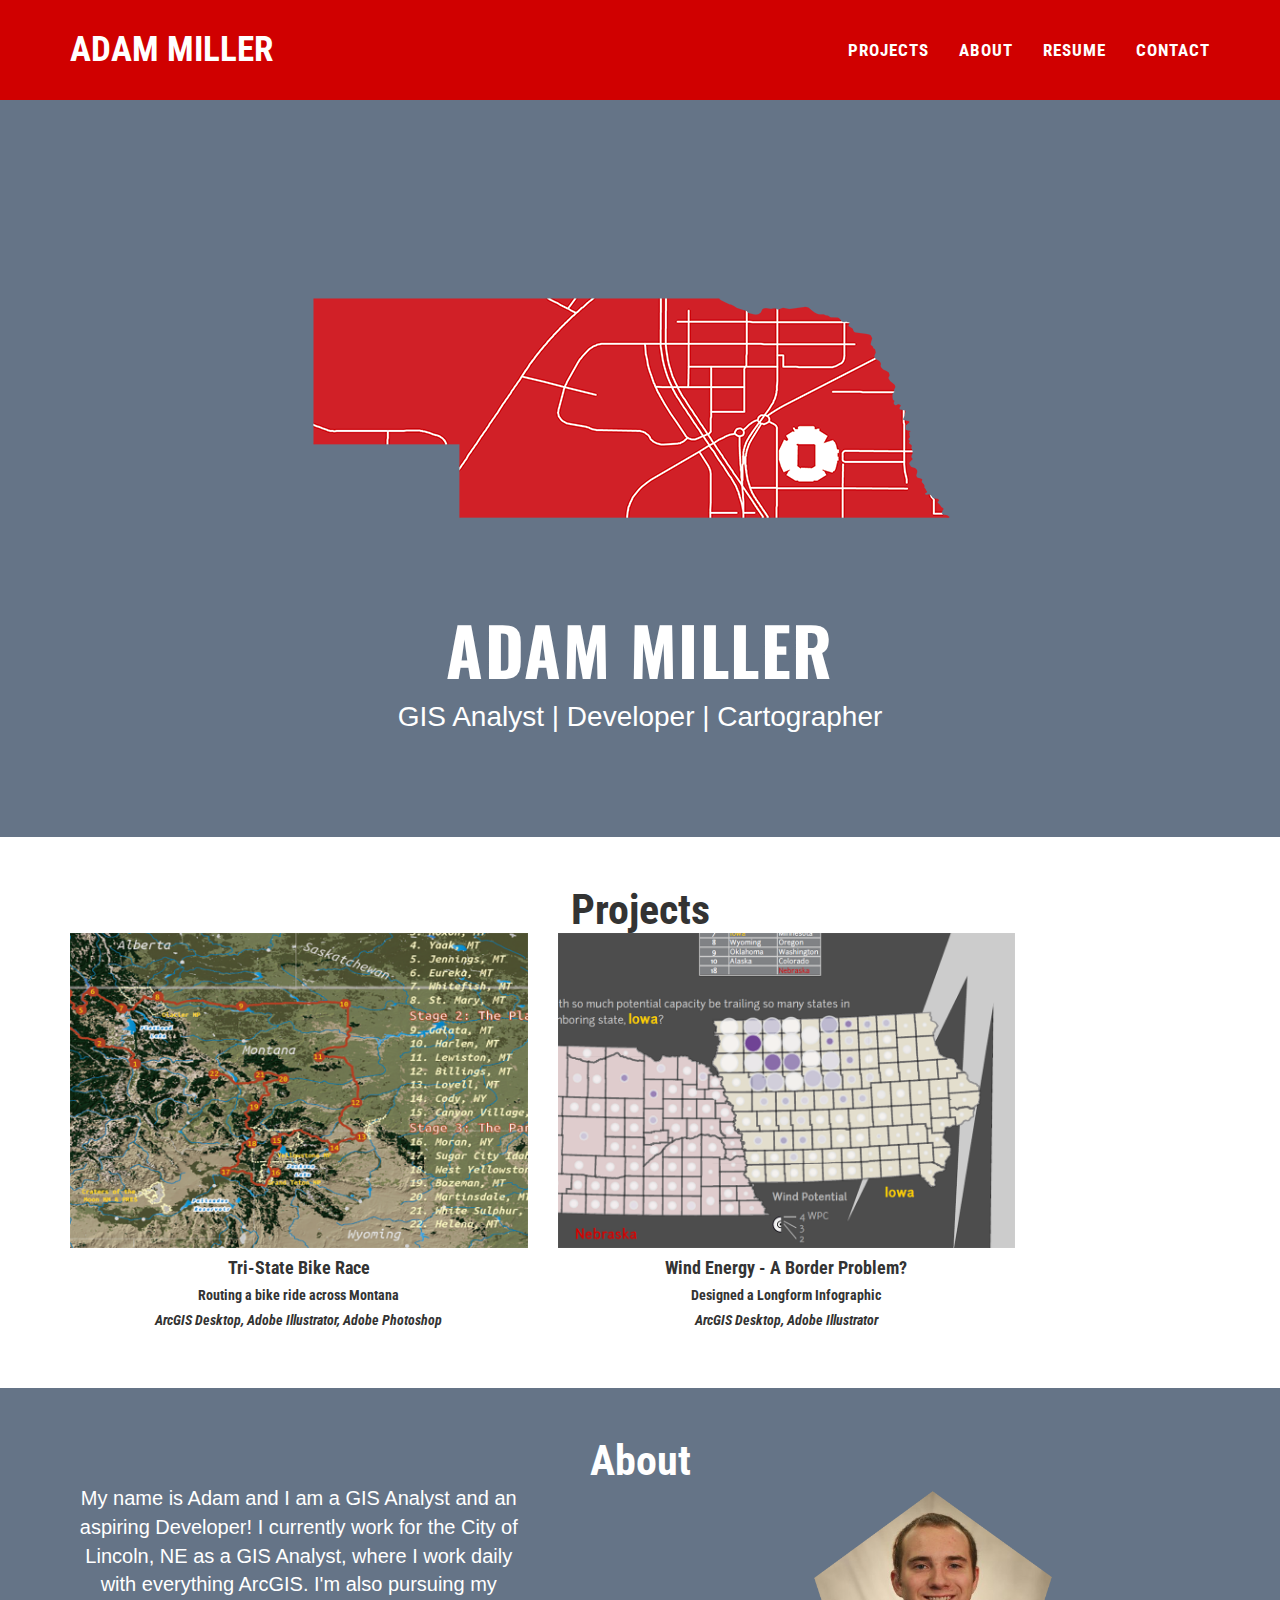
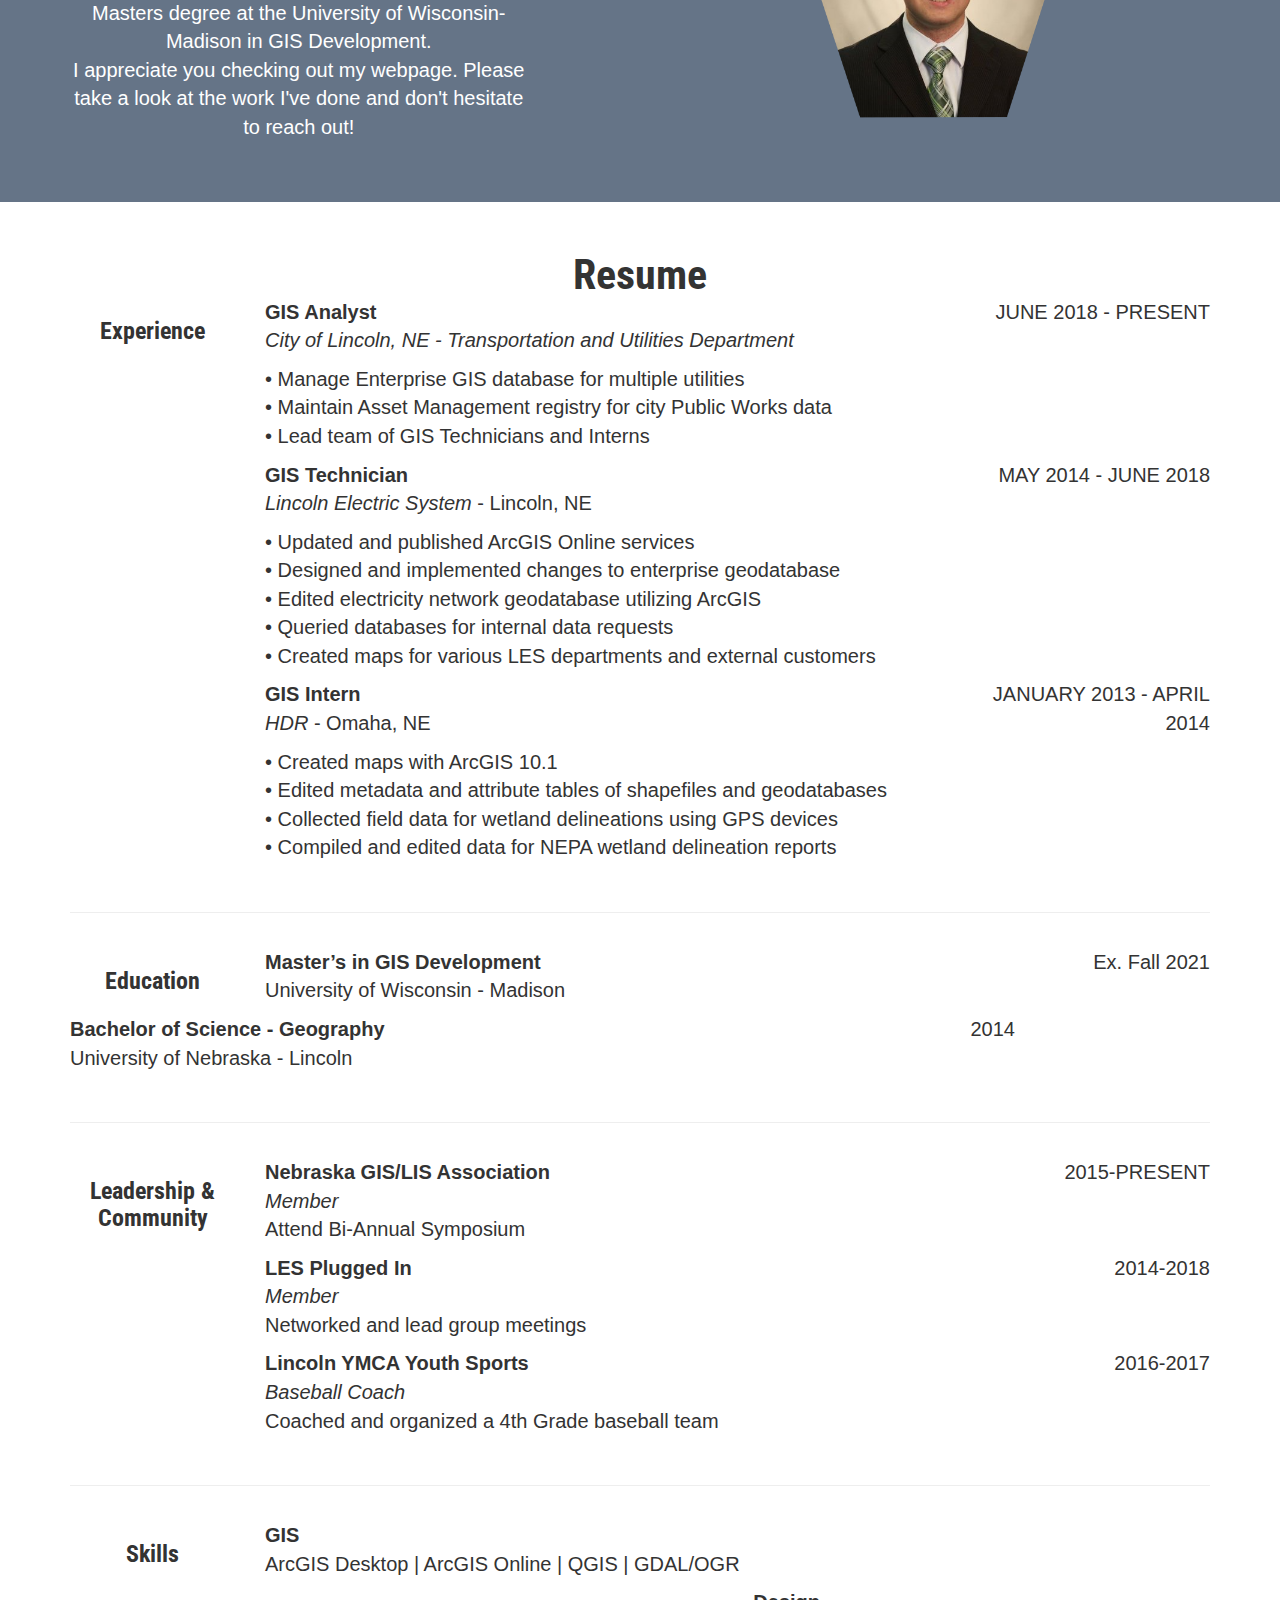
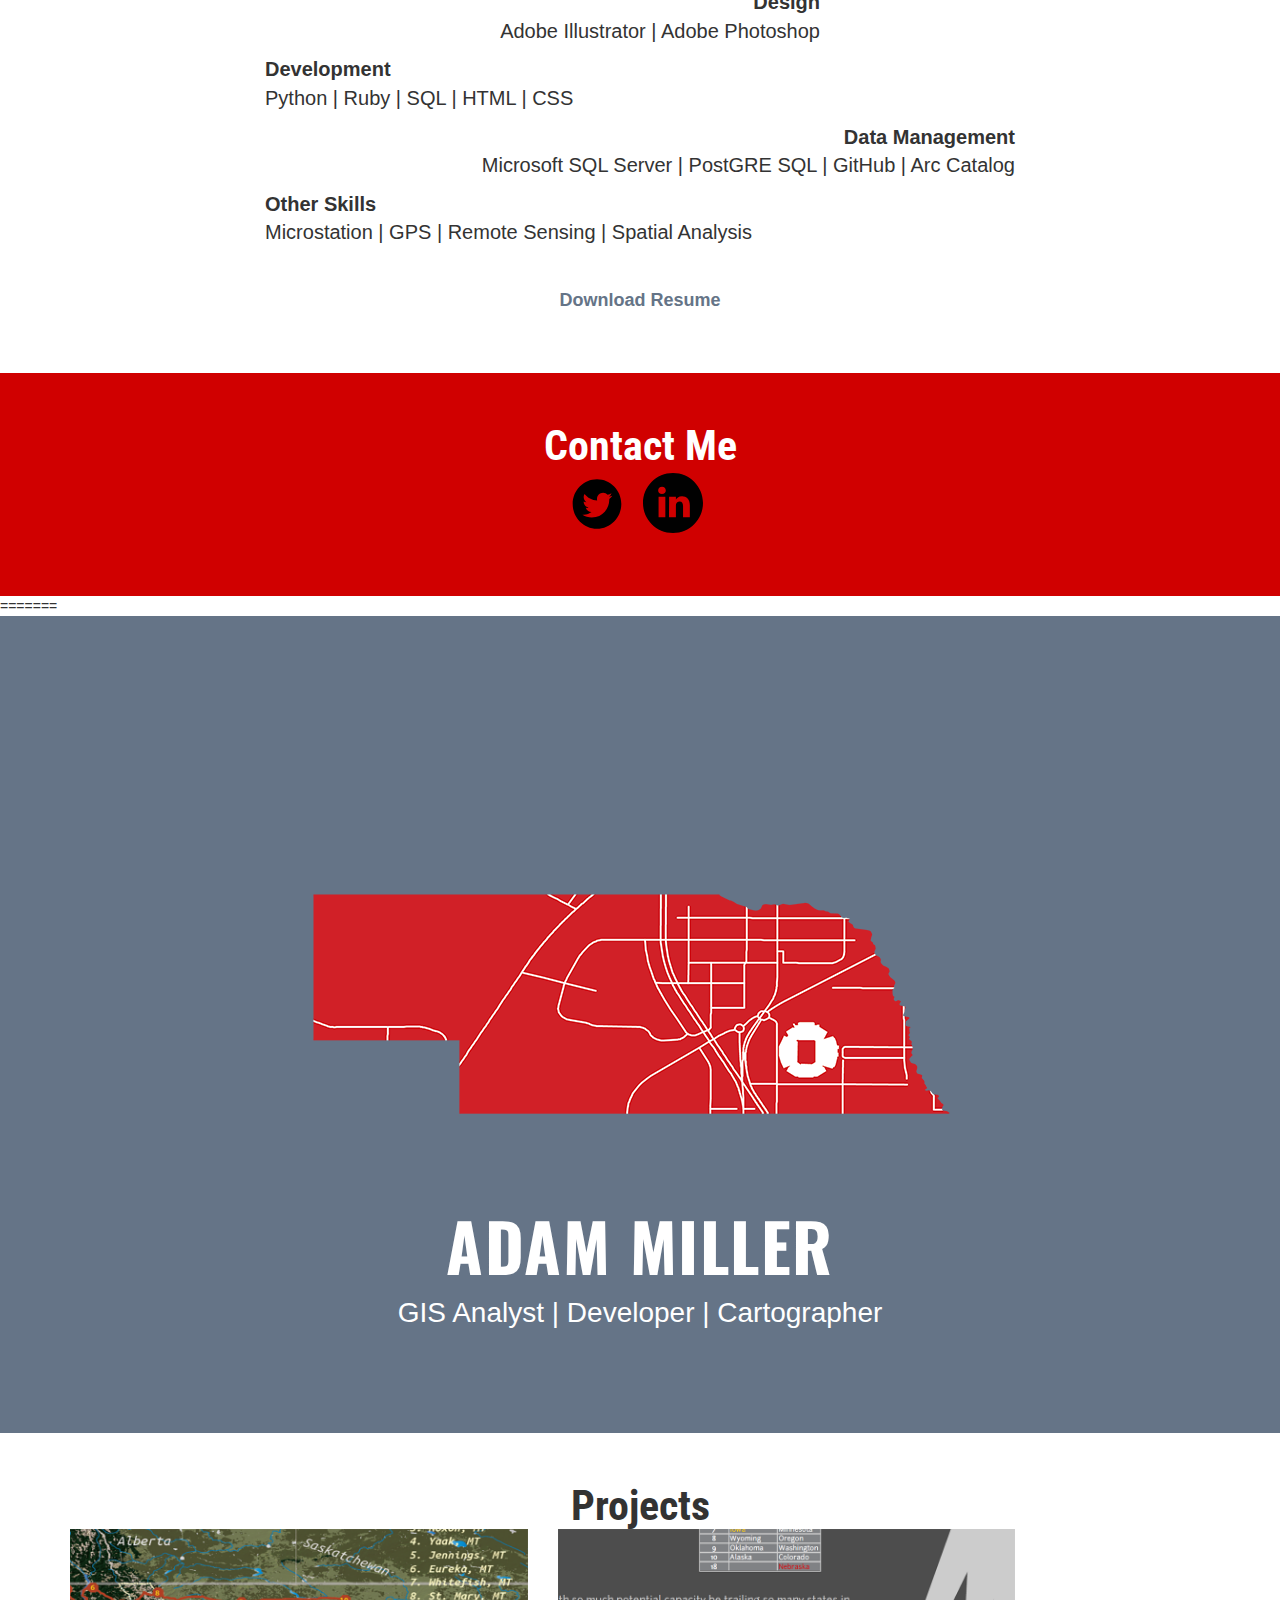
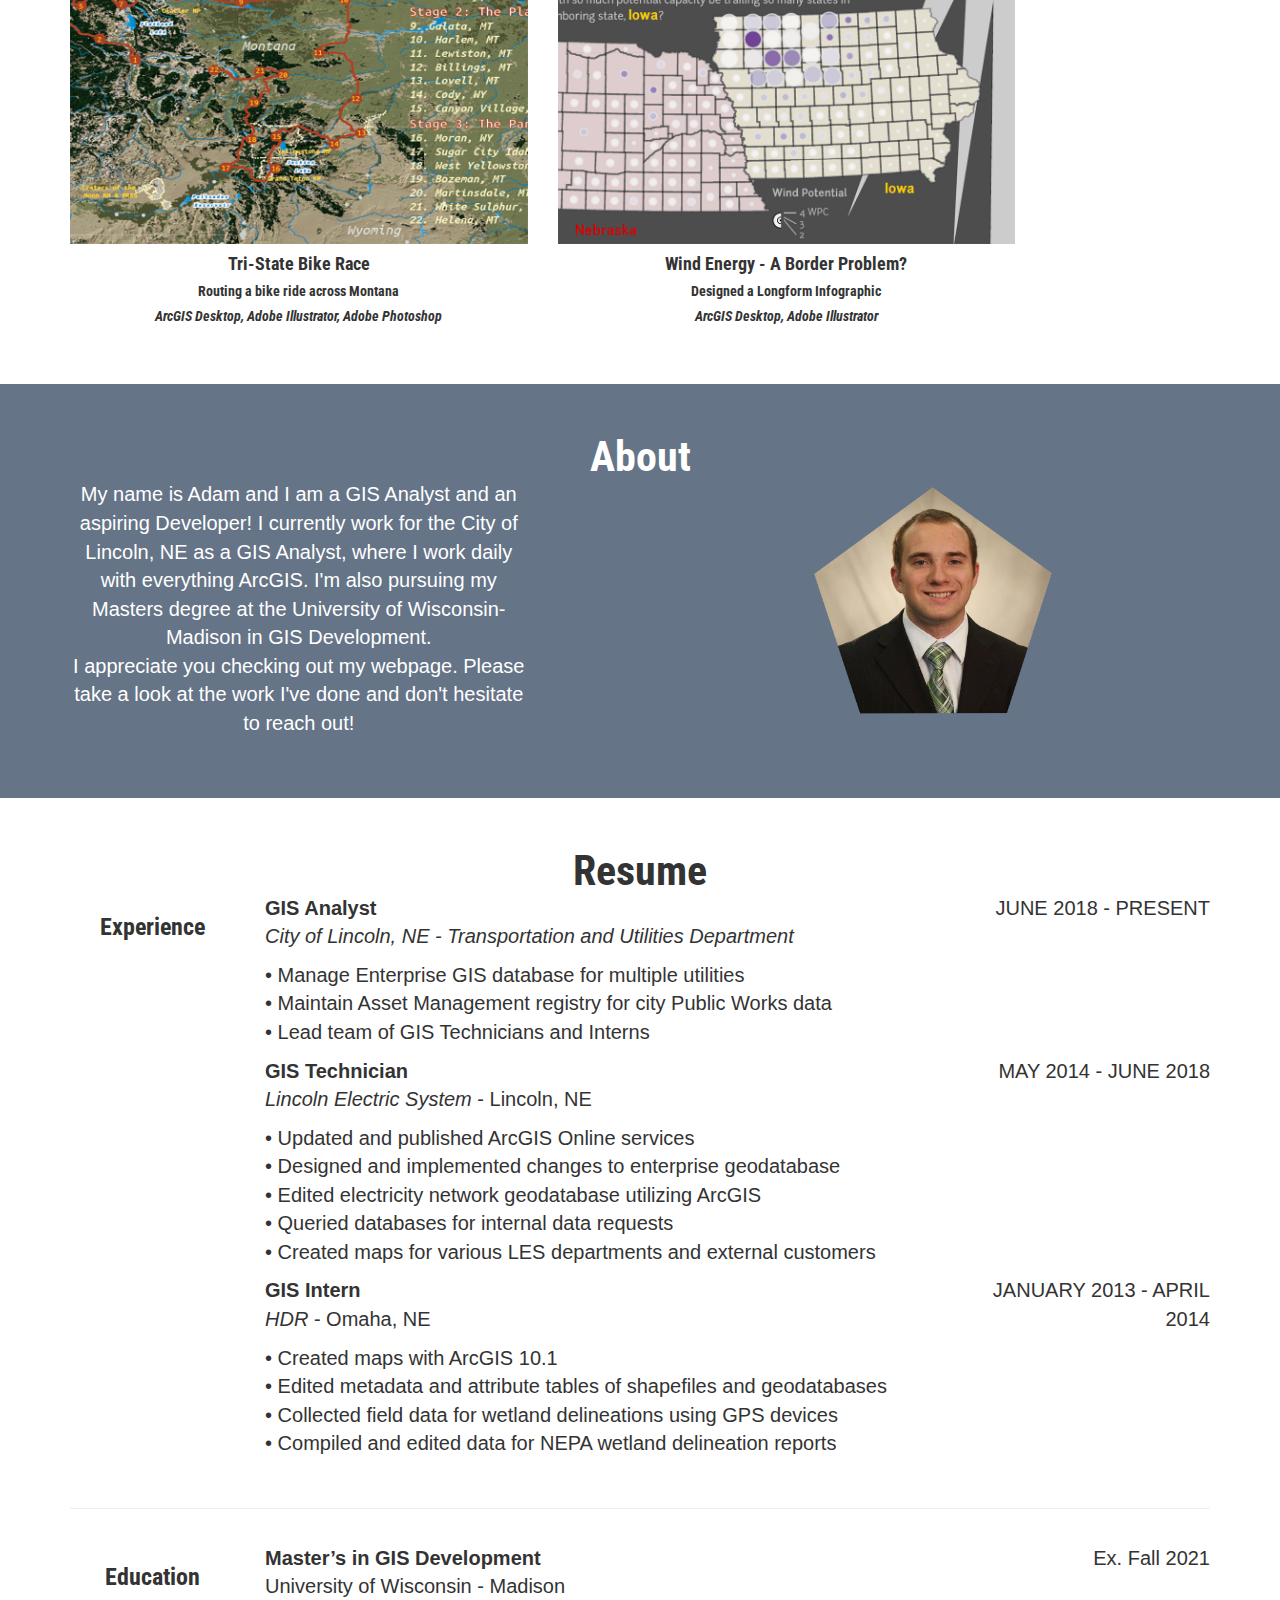
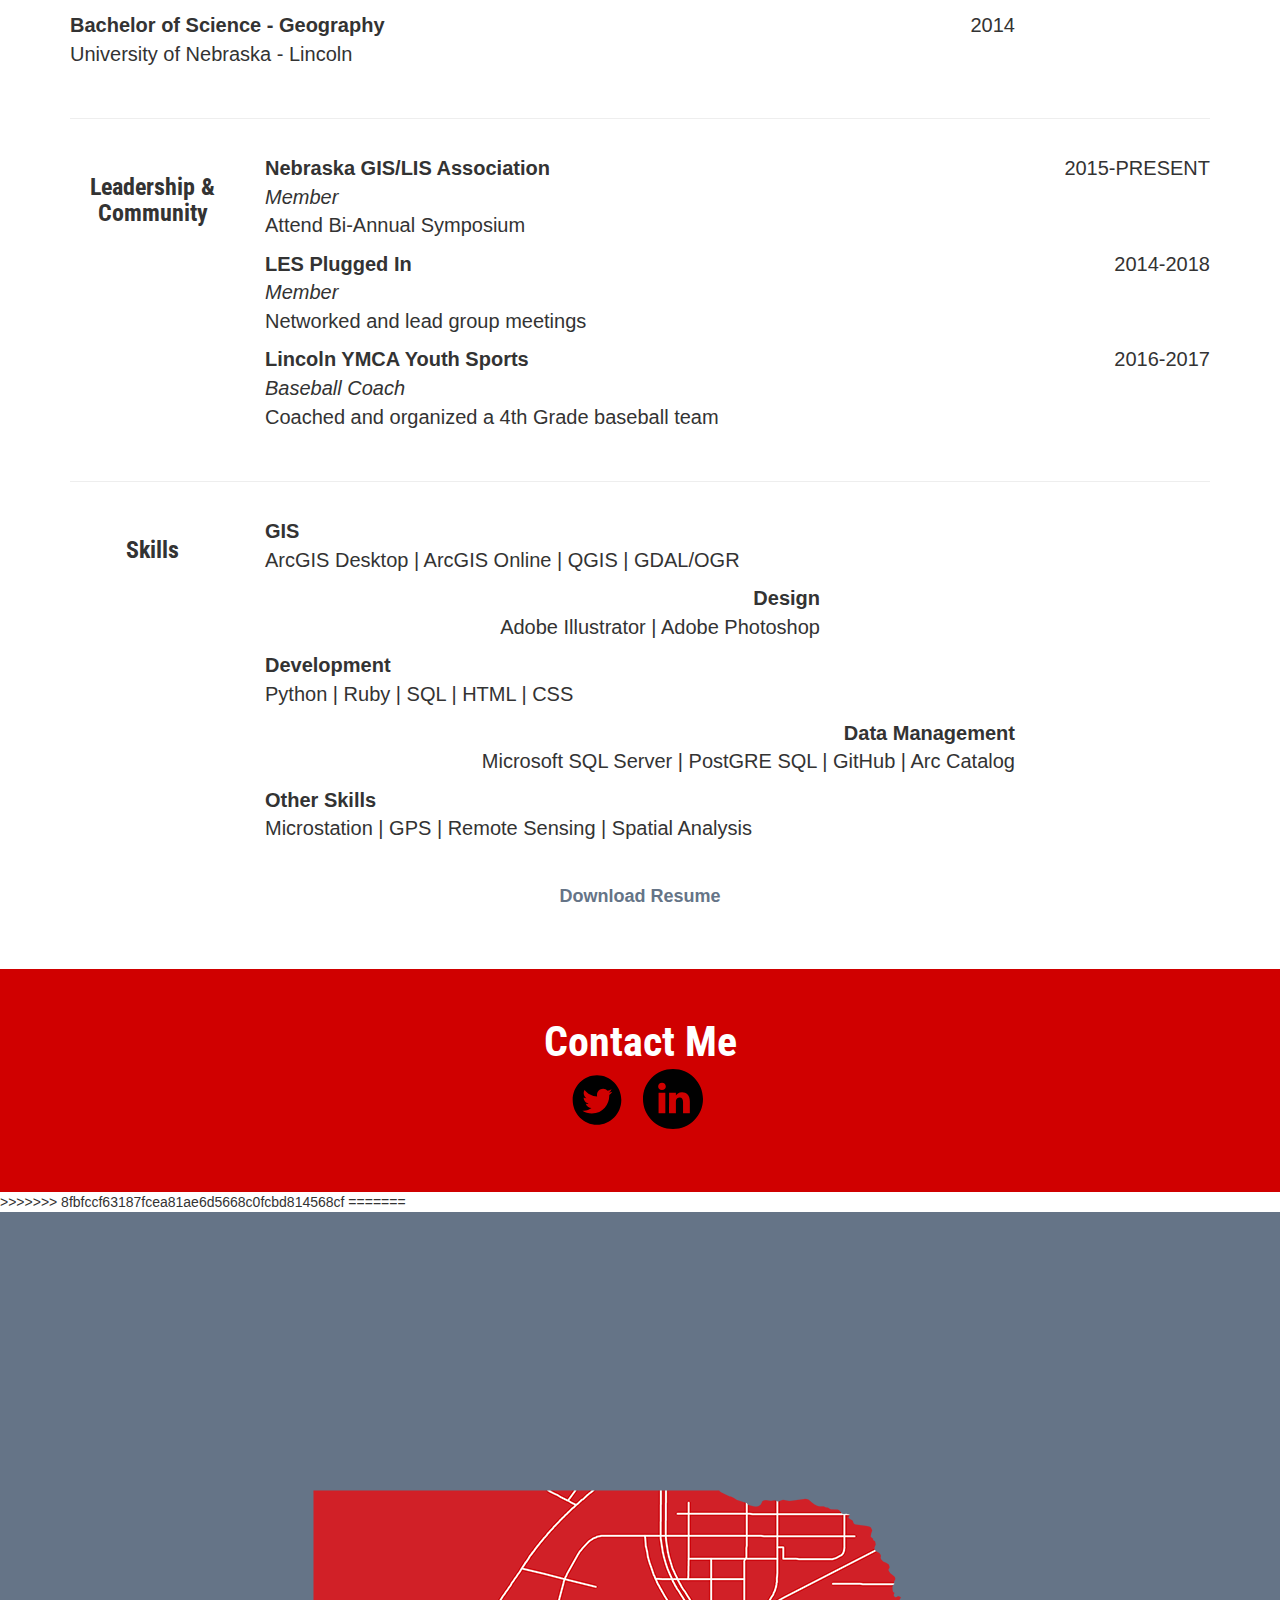
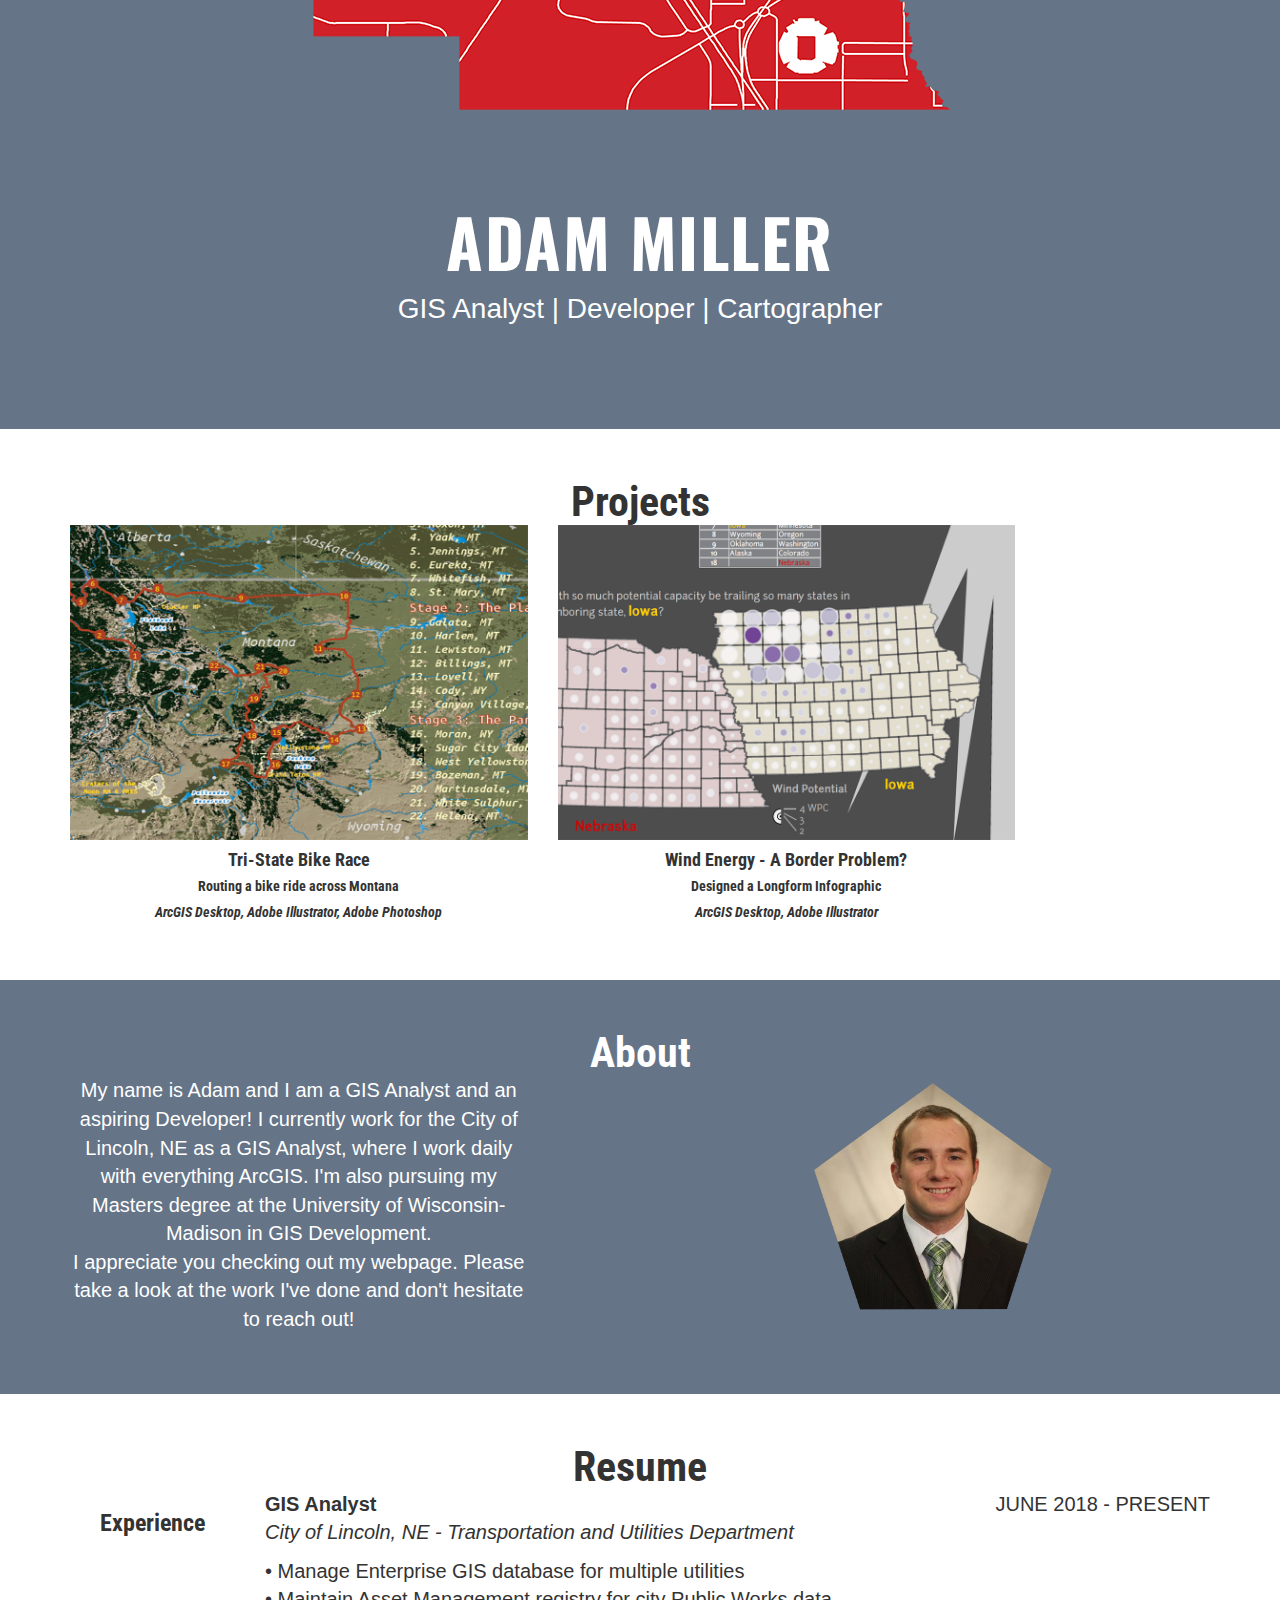
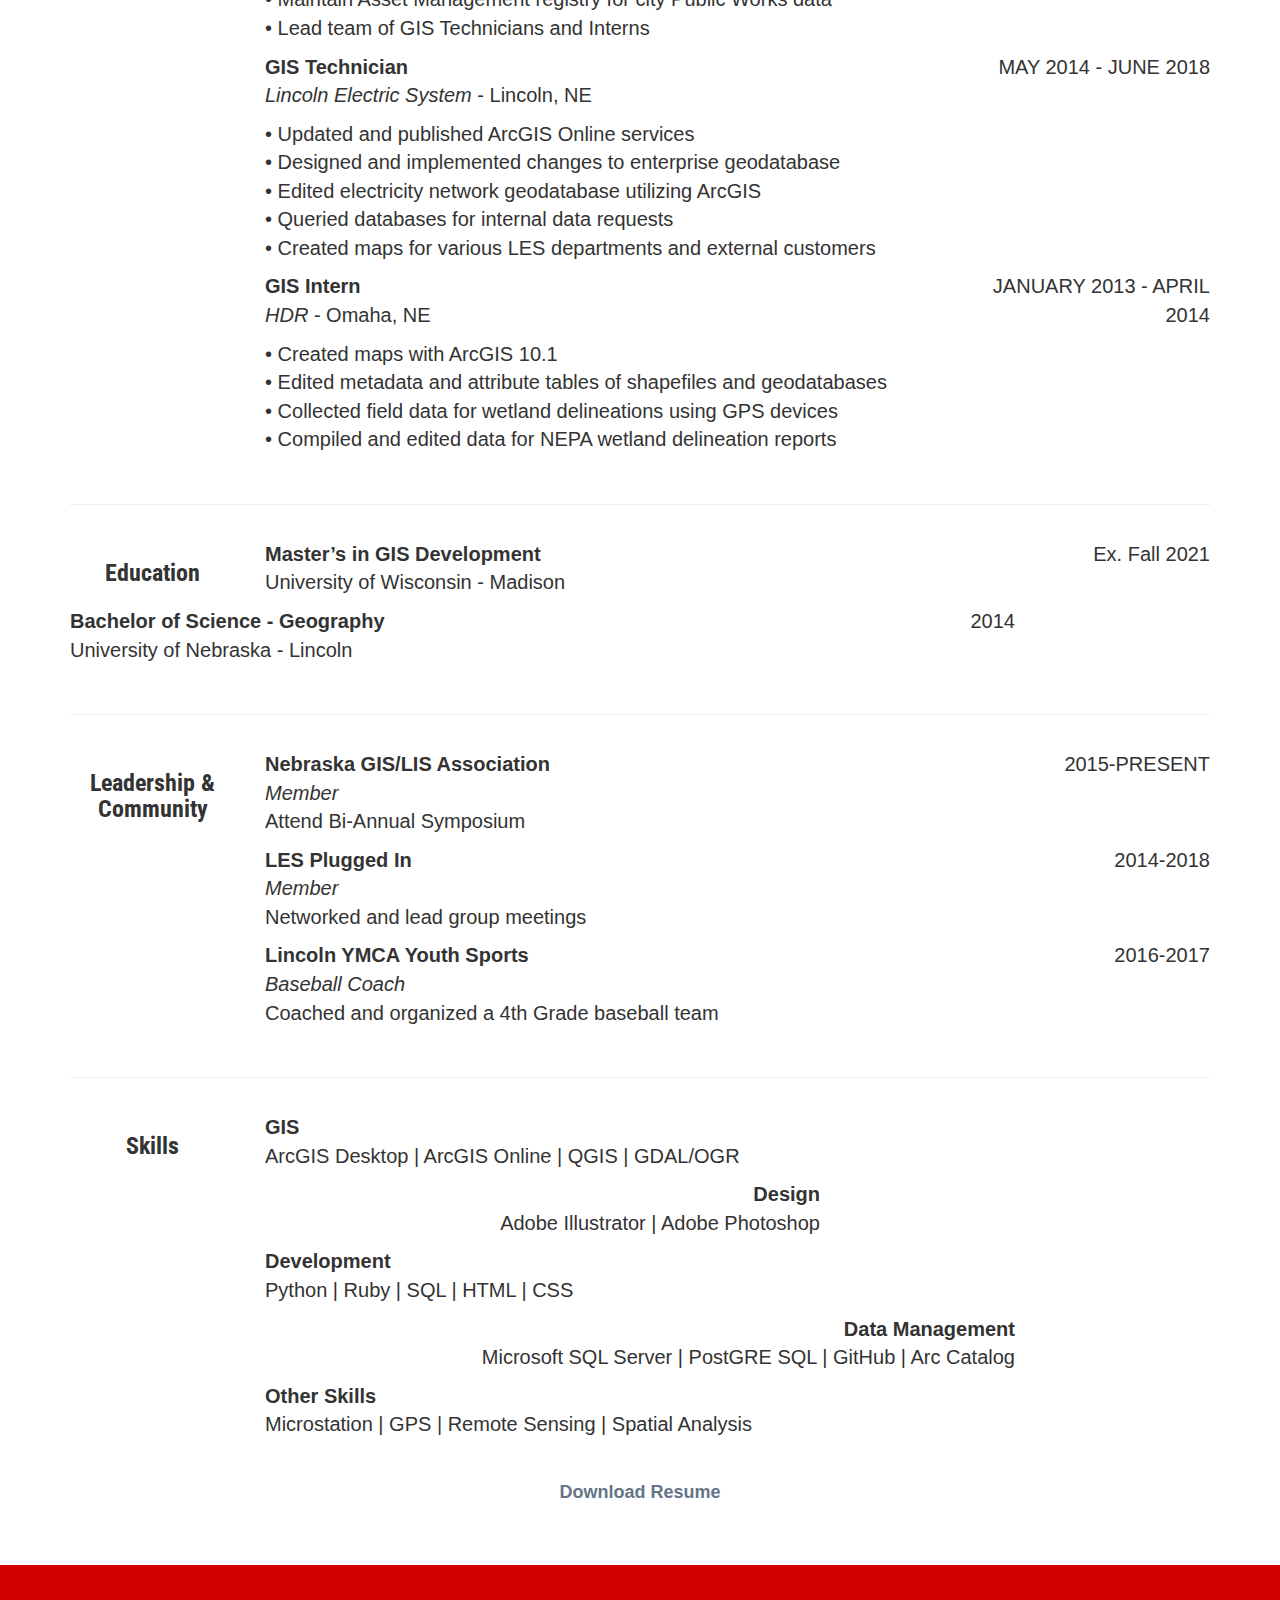
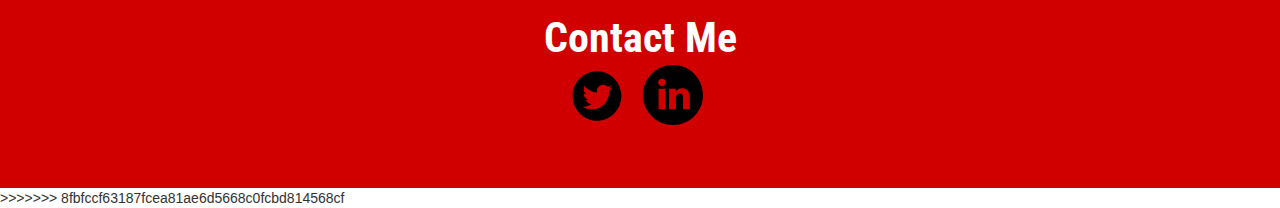
==== commit b8f91a3d: "Commits complete" ====
--- a/index.html
+++ b/index.html
@@ -1,3 +1,4 @@
+<<<<<<< HEAD
 <<<<<<< HEAD
 <!DOCTYPE html>
 <html lang="en">
@@ -711,3 +712,360 @@
 
 </html>
 >>>>>>> 8fbfccf63187fcea81ae6d5668c0fcbd814568cf
+=======
+<!DOCTYPE html>
+<html lang="en">
+
+<head>
+
+    <meta charset="utf-8">
+    <meta http-equiv="X-UA-Compatible" content="IE=edge">
+    <meta name="viewport" content="width=device-width, initial-scale=1">
+    <meta name="description" content="Adam Miller's Web Portfolio">
+    <meta name="author" content="Adam Miller">
+
+    <title>Adam Miller GIS</title>
+   
+    
+    <!-- Bootstrap Core CSS -->
+    <link href="css/bootstrap.css" rel="stylesheet">
+
+    <!-- Style CSS -->
+    <link href="css/style.css" rel="stylesheet">
+
+    <!-- Custom Fonts -->
+    <link href="https://fonts.googleapis.com/css?family=Open+Sans+Condensed:300,700" rel="stylesheet">
+    <link href="https://fonts.googleapis.com/css?family=Roboto|Roboto+Condensed:300" rel="stylesheet">
+    <link href="https://fonts.googleapis.com/css?family=Oswald:700" rel="stylesheet">
+    
+
+   
+
+</head>
+
+<body id="page-top" class="index">
+
+    <!-- Navigation -->
+    <nav id="mainNav" class="navbar navbar-default navbar-fixed-top navbar-custom">
+        <div class="container">
+            <div class="navbar-header page-scroll">
+                <a class="navbar-brand" href="#page-top">Adam Miller</a>
+            </div>
+
+            <div class="collapse navbar-collapse" id="bs-example-navbar-collapse-1">
+                <ul class="nav navbar-nav navbar-right">
+                    <li class="hidden">
+                        <a href="#page-top"></a>
+                    </li>
+                    <li class="page-scroll">
+                        <a href="#projects">Projects</a>
+                    </li>
+                    <li class="page-scroll">
+                        <a href="#about">About</a>
+                    </li>
+                    <li class="page-scroll">
+                        <a href="#resume">Resume</a>
+                    </li>
+                     <li class="page-scroll">
+                        <a href="#contact">Contact</a>
+                    </li>
+                </ul>
+            </div>
+        
+        </div>
+        
+    </nav>
+
+    <!-- Header -->
+    <header>
+        <div class="container">
+            <div class="row">
+                <div class="col-lg-12">
+                    <img class="img-responsive" src="assets/ProfileLogo2.png" alt="">
+                    <div class="intro-text">
+                        <span class="name">Adam Miller</span>
+                        <span class="traits">GIS Analyst | Developer | Cartographer</span>
+                    </div>
+                </div>
+            </div>
+        </div>
+    </header>
+    
+    <!-- Projects Section -->
+    <section id="projects">
+        <div class="container">
+            <div class="row">
+                <div class="col-lg-12 text-center">
+                    <h2>Projects</h2>
+                </div>
+            </div>
+        
+            
+           
+            <div class="row">
+                
+                 <div class="col-5 col-md-4 col-lg-5 ">
+                    <a href="assets/Tri_Park_Race.pdf" target="_blank">
+                        <img src="assets/Bike_Route.PNG" class="img-responsive" alt="">
+                     </a>
+                     <h4>Tri-State Bike Race</h4>
+                     <h5>Routing a bike ride across Montana</h5>
+                     <h5><i>ArcGIS Desktop, Adobe Illustrator, Adobe Photoshop</i></h5>
+                    
+                </div>
+               
+                
+                <div class="col-5 col-md-4 col-lg-5">
+                     <a href="assets/Wind Infographic.pdf" target="_blank">
+                        <img src="assets/Longform_Wind.PNG" class="img-responsive" alt="">
+                     </a>
+                     <h4>Wind Energy - A Border Problem?</h4>
+                     <h5>Designed a Longform Infographic</h5>
+                     <h5><i>ArcGIS Desktop, Adobe Illustrator</i></h5>
+                    
+                
+                </div>
+                    
+                
+                
+                
+                
+            </div>
+            
+        </div>
+        
+    </section>
+
+    <!-- About Me Section -->
+    <section class="dark"  id="about">
+        <div class="container">
+            <div class="row">
+                <div class="col-lg-12 text-center">
+                    <h2>About</h2>
+                </div>
+            </div>
+            <div class="row">
+                <div class="col-lg-5 ">
+                    <p> My name is Adam and I am a GIS Analyst and an aspiring Developer!  I currently work for the City of Lincoln, NE as a GIS Analyst, where I work daily with everything ArcGIS.  I'm also pursuing my Masters degree at the University of Wisconsin-Madison in GIS Development.  
+                    <br> I appreciate you checking out my webpage.  Please take a look at the work I've done and don't hesitate to reach out!</p>
+                </div>
+                <div class="col-lg-4 col-lg-push-2">
+                    <p> <img class="img-responsive" src="assets/arm_head.png" alt=""></p>
+                </div>
+                
+            </div>
+        </div>
+    </section>
+    
+
+
+    
+
+    <!-- Resume Section -->
+    <section id="resume">
+        <div class="container">
+            <div class="row">
+                <div class="col-lg-12 text-center">
+                    <h2>Resume</h2>
+                </div>
+            </div>
+            <!--WORK DESCRIPTION -->
+	       <div class="Work Experience">
+		      <div class="row">
+				<div class="col-lg-2 col-lg-offset-0">
+					<h3> Experience</h3>
+				</div>
+				<div class="col-lg-7">
+					<p><b>GIS Analyst </b><br/>
+						<i>City of Lincoln, NE - Transportation and Utilities Department</i> <br/>
+					</p>
+					<p><more>•	Manage Enterprise GIS database for multiple utilities <br>
+                             •  Maintain Asset Management registry for city Public Works data <br>
+                             •	Lead team of GIS Technicians and Interns <br>
+</more></p>
+				</div>
+				<div class="col-lg-3 ">
+					<p align='right'><sm>JUNE 2018 - PRESENT</sm></p>
+				</div>
+				<div class="col-lg-7 col-lg-offset-2">
+					<p><b>GIS Technician</b><br/>
+						<i>Lincoln Electric System</i> - Lincoln, NE <br/>
+					</p>
+					<p><more>•	Updated and published ArcGIS Online services <br>
+                             •	Designed and implemented changes to enterprise geodatabase <br>
+                             •	Edited electricity network geodatabase utilizing ArcGIS <br>
+                             •	Queried databases for internal data requests <br>
+                             •	Created maps for various LES departments and external customers <br>
+                             
+</more></p>
+				</div>
+				<div class="col-lg-3">
+					<p align='right'><sm>MAY 2014 - JUNE 2018</sm></p>
+				</div>
+                <div class="col-lg-7 col-lg-offset-2">
+					<p><b>GIS Intern </b><br/>
+						<i>HDR</i> - Omaha, NE <br/>
+					</p>
+					<p><more>•	Created maps with ArcGIS 10.1 <br>
+                             •	Edited metadata and attribute tables of shapefiles and geodatabases <br>
+                             •	Collected field data for wetland delineations using GPS devices <br>
+                             •	Compiled and edited data for NEPA wetland delineation reports  
+
+</more></p>
+                </div>
+				<div class="col-lg-3 ">
+					<p align='right'><sm>JANUARY 2013 - APRIL 2014</sm></p>
+				</div>
+                  
+		      </div>
+		      <br>
+		      <hr>
+	       </div><!--/.container -->   
+            <!--EDUCATION DESCRIPTION -->   
+            <div class="Education"> 
+                 <div class="row">
+                        <div class="col-lg-2 col-lg-offset-0">
+                            <h3>Education</h3>
+                        </div>
+                        <div class="col-lg-7">
+                            <p><b>Master’s in GIS Development</b><br/>
+                                University of Wisconsin - Madison
+                            </p>
+                        </div>
+                        <div class="col-lg-3">
+                            <p align='right'><sm>Ex. Fall 2021</sm></p>
+                        </div>
+                     <div class="col-lg-7">
+                            <p><b>Bachelor of Science - Geography</b><br/>
+                            University of Nebraska - Lincoln <br/>
+                            </p>
+                        </div>
+                        <div class="col-lg-3">
+                            <p align='right'><sm>2014</sm></p>
+                        </div>
+                
+                   
+                </div>
+                <br>
+                <hr>
+            </div><!--/.container -->    
+            <!--LEADERSHIP DESCRIPTION -->
+            <div class="Awards Description">
+                <div class="row">
+                        <div class="col-lg-2 col-lg-offset-0">
+                            <h3>Leadership &amp; Community </h3>
+                        </div>
+                        <div class="col-lg-7">
+                            <p><b>Nebraska GIS/LIS Association</b><br/>
+                                <i>Member</i>
+                                <br>
+                                Attend Bi-Annual Symposium
+                            </p>
+                        </div>
+                        <div class="col-lg-3">
+                            <p align='right'><sm>2015-PRESENT</sm></p>
+                        </div>
+
+                        <div class="col-lg-7 col-lg-offset-2">
+                            <p><b>LES Plugged In</b><br/>
+                                <i>Member</i><br>
+                                Networked and lead group meetings
+                            </p>
+                        </div>
+                        <div class="col-lg-3">
+                            <p align='right'><sm>2014-2018</sm></p>
+                        </div>
+                        <div class="col-lg-7 col-lg-offset-2">
+                            <p><b>Lincoln YMCA Youth Sports</b><br/>
+                                <i>Baseball Coach</i><br>
+                                Coached and organized a 4th Grade baseball team
+                            </p>
+                        </div>
+                        <div class="col-lg-3">
+                            <p align='right'><sm>2016-2017</sm></p>
+                        </div>
+                </div>
+                <br>
+                <hr>
+            </div>   
+    
+            <!--SKILLS DESCRIPTION -->
+            <div class="Skills Description">
+                <div class="row">
+                        <div class="col-lg-2 col-lg-offset-0">
+                            <h3> Skills</h3>
+                        </div>
+                        <div class="col-lg-10">
+                            <p><b>GIS</b><br/>
+                                ArcGIS Desktop | ArcGIS Online | QGIS |  GDAL/OGR
+                            </p>
+                        </div>      
+                        <div class="col-lg-10 col-lg-pull-2">
+                            <p align='right'><b>Design</b><br/>
+                                Adobe Illustrator | Adobe Photoshop
+                            </p>
+                        </div>
+                        <div class="col-lg-10 col-lg-offset-2">
+                            <p><b>Development</b><br/>
+                                Python | Ruby | SQL | HTML | CSS
+                            </p>
+                        </div>
+                        <div class="col-lg-10 col-lg-pull-0">
+                            <p align='right'><b>Data Management</b><br/>
+                                Microsoft SQL Server | PostGRE SQL | GitHub | Arc Catalog
+                            </p>
+                        </div>
+                        <div class="col-lg-10 col-lg-offset-2">
+                            <p><b>Other Skills</b><br/>
+                                Microstation | GPS | Remote Sensing | Spatial Analysis
+                            </p>
+                        </div>
+                </div>
+                <br>
+            </div>   
+            <div class="col-lg-8 col-lg-offset-2 text-center">
+                <a href="assets/ResumeAdamMiller.pdf" target="_blank" class="btn btn-lg res-outline">
+                 <b>Download Resume</b>
+                </a>
+            </div>
+        </div>
+        </section>
+
+    
+    
+    <!-- Footer -->
+    <section class = red id = 'contact<a'> 
+        <footer class="text-center">
+            <div class="footer-above">
+                <div class="container">
+                    <div class="row">
+                        <div class="footer-col col-lg-8 col-lg-offset-2 text-center">
+                            <h2>Contact Me</h2>
+                            <ul class="list-inline">
+                                <li>
+                                    <a href="https://twitter.com/AdamMillerGIS" target="_blank"> <img class="tiny"  src="assets/twitter_thumb.svg"></a>
+                                </li>
+                                <li>
+                                    <a href="https://www.linkedin.com/in/adammillergis" target="_blank" ><img class="tiny"  src="assets/linkedin_thumb3.svg"></a>
+                                </li>
+                                
+                            </ul>
+                        </div>
+                    </div>
+                </div>
+            </div>
+        </footer>
+    </section>
+
+
+
+ 
+    <!-- jQuery -->
+    <script src="vendor/jquery/jquery.min.js"></script>
+
+
+
+</body>
+
+</html>
+>>>>>>> 8fbfccf63187fcea81ae6d5668c0fcbd814568cf
--- a/css/style.css
+++ b/css/style.css
@@ -1,3 +1,4 @@
+<<<<<<< HEAD
 <<<<<<< HEAD
 /*!
  * Start Bootstrap - Freelancer v3.3.7+1 (http://startbootstrap.com/template-overviews/freelancer)
@@ -481,3 +482,245 @@
     width: 55px;
 }
 >>>>>>> 8fbfccf63187fcea81ae6d5668c0fcbd814568cf
+=======
+/*!
+ * Start Bootstrap - Freelancer v3.3.7+1 (http://startbootstrap.com/template-overviews/freelancer)
+ * Copyright 2013-2016 Start Bootstrap
+ * Licensed under MIT (https://github.com/BlackrockDigital/startbootstrap/blob/gh-pages/LICENSE)
+ */
+body {
+  font-family: 'Roboto','Roboto Condensed', Helvetica, Arial, sans-serif;
+  overflow-x: hidden;
+}
+p {
+  font-size: 20px;
+}
+p.small {
+  font-size: 16px;
+}
+a,
+a:hover,
+a:focus,
+a:active,
+a.active {
+  color: #657487;
+  outline: none;
+}
+pr1{
+    font-family:'Roboto', sans-serif;text-align:center;font-size:16px;
+}
+
+h1,
+h2,
+h3,
+h4,
+h5,
+h6 {
+  font-family: "Roboto Condensed", sans-serif;
+  text-transform: ;
+  font-weight: 700;
+  text-align: center;
+}
+hr{
+    padding-bottom: 15px;
+}
+
+header {
+  text-align: center;
+  background: #657487;
+  color: white;
+}
+header .container {
+  padding-top: 50px;
+  padding-bottom: 50px;
+}
+header img {
+  display: block;
+  margin: 0 auto 0px;
+}
+header .intro-text .name {
+  display: block;
+  font-family: 'Oswald', sans-serif;
+  text-transform: uppercase;
+  font-weight: 700;
+  font-size: 2em;
+  letter-spacing: 1.5px
+}
+header .intro-text .traits {
+  font-size: 2em;
+  font-weight: 300;
+}
+@media (min-width: 768px) {
+  header .container {
+    padding-top: 200px;
+    padding-bottom: 100px;
+  }
+  header .intro-text .name {
+    font-size: 4.75em;
+  }
+  header .intro-text .skills {
+    font-size: 1.75em;
+  }
+}
+.navbar-custom {
+  background: #D00000;
+  font-family: 'Roboto Condensed', sans-serif;
+  text-transform: uppercase;
+  font-weight: 700;
+  border: none;
+}
+.navbar-custom a:focus {
+  outline: none;
+}
+.navbar-custom .navbar-brand {
+  color: white;
+}
+.navbar-custom .navbar-brand:hover,
+.navbar-custom .navbar-brand:focus,
+.navbar-custom .navbar-brand:active,
+.navbar-custom .navbar-brand.active {
+  color: white;
+}
+.navbar-custom .navbar-nav {
+  letter-spacing: 1px;
+}
+.navbar-custom .navbar-nav li a {
+  color: white;
+  font-size: 1.2em;
+}
+.navbar-custom .navbar-nav li a:hover {
+  color: #657487;
+  outline: none;
+}
+.navbar-custom .navbar-nav li a:focus{
+  color: white;
+  background: #D3D3D3; 
+}
+
+
+
+
+
+.navbar-custom .navbar-toggle {
+  color: white;
+  text-transform: uppercase;
+  font-size: 14px;
+  border-color: white;
+}
+
+@media (min-width: 768px) {
+  .navbar-custom {
+    padding: 25px 0;
+    -webkit-transition: padding 0.3s;
+    -moz-transition: padding 0.3s;
+    transition: padding 0.3s;
+  }
+  .navbar-custom .navbar-brand {
+    font-size: 2.5em;
+    -webkit-transition: all 0.3s;
+    -moz-transition: all 0.3s;
+    transition: all 0.3s;
+  }
+  .navbar-custom.affix {
+    padding: 10px 0;
+  }
+  .navbar-custom.affix .navbar-brand {
+    font-size: 1.5em;
+  }
+}
+section {
+  padding: 50px 0;
+}
+section h2 {
+  margin: 0;
+  font-size: 3em;
+}
+section.dark {
+  background: #657487;
+  color: white;
+  text-align: center
+}
+
+section.red {
+  background: #d00000;
+  color: white;
+  text-align: center
+}
+
+section.image{
+    background-image: url("assets/ProfileLogo2.png");
+}
+@media (max-width: 767px) {
+  section {
+    padding: 75px 0;
+
+}
+section img {
+  display: block;
+  margin: 0 auto 20px;
+  max-height: 400px;
+}
+section sm{
+    font-size: 14px;
+}
+section t{
+    font-weight: 700;
+}
+
+
+#projects * {
+  z-index: 2;
+}
+@media (min-width: 767px) {
+  #projects .projects-item {
+    margin: 0 0 30px;
+  }
+}
+
+form .row:first-child .floating-label-form-group {
+  border-top: 1px solid #eeeeee;
+}
+footer {
+    background-color: #d00000;
+
+}
+footer h3 {
+  margin-bottom: 30px;
+  text-align: center;
+    
+}
+footer .footer-above {
+  padding-top: 50px;
+  background-color: #657487;
+}
+footer .footer-col {
+  margin-bottom: 50px;
+   
+}
+
+.res-outline {
+  color: #d00000;
+  font-size: 20px;
+  border: solid 2px #d00000;
+  background: transparent;
+  transition: all 0.3s ease-in-out;
+  margin-top: 15px;
+}
+
+.scroll-top {
+  position: fixed;
+  right:2%;
+  bottom: 2%;
+  width: 500px;
+  height: 50px;
+  z-index: 1049;
+}
+
+
+
+
+.tiny {
+    height: 55px;
+    width: 55px;
+}
+>>>>>>> 8fbfccf63187fcea81ae6d5668c0fcbd814568cf
--- a/css/style.css
+++ b/css/style.css
@@ -1,3 +1,4 @@
+<<<<<<< HEAD
 <<<<<<< HEAD
 /*!
  * Start Bootstrap - Freelancer v3.3.7+1 (http://startbootstrap.com/template-overviews/freelancer)
@@ -481,3 +482,245 @@
     width: 55px;
 }
 >>>>>>> 8fbfccf63187fcea81ae6d5668c0fcbd814568cf
+=======
+/*!
+ * Start Bootstrap - Freelancer v3.3.7+1 (http://startbootstrap.com/template-overviews/freelancer)
+ * Copyright 2013-2016 Start Bootstrap
+ * Licensed under MIT (https://github.com/BlackrockDigital/startbootstrap/blob/gh-pages/LICENSE)
+ */
+body {
+  font-family: 'Roboto','Roboto Condensed', Helvetica, Arial, sans-serif;
+  overflow-x: hidden;
+}
+p {
+  font-size: 20px;
+}
+p.small {
+  font-size: 16px;
+}
+a,
+a:hover,
+a:focus,
+a:active,
+a.active {
+  color: #657487;
+  outline: none;
+}
+pr1{
+    font-family:'Roboto', sans-serif;text-align:center;font-size:16px;
+}
+
+h1,
+h2,
+h3,
+h4,
+h5,
+h6 {
+  font-family: "Roboto Condensed", sans-serif;
+  text-transform: ;
+  font-weight: 700;
+  text-align: center;
+}
+hr{
+    padding-bottom: 15px;
+}
+
+header {
+  text-align: center;
+  background: #657487;
+  color: white;
+}
+header .container {
+  padding-top: 50px;
+  padding-bottom: 50px;
+}
+header img {
+  display: block;
+  margin: 0 auto 0px;
+}
+header .intro-text .name {
+  display: block;
+  font-family: 'Oswald', sans-serif;
+  text-transform: uppercase;
+  font-weight: 700;
+  font-size: 2em;
+  letter-spacing: 1.5px
+}
+header .intro-text .traits {
+  font-size: 2em;
+  font-weight: 300;
+}
+@media (min-width: 768px) {
+  header .container {
+    padding-top: 200px;
+    padding-bottom: 100px;
+  }
+  header .intro-text .name {
+    font-size: 4.75em;
+  }
+  header .intro-text .skills {
+    font-size: 1.75em;
+  }
+}
+.navbar-custom {
+  background: #D00000;
+  font-family: 'Roboto Condensed', sans-serif;
+  text-transform: uppercase;
+  font-weight: 700;
+  border: none;
+}
+.navbar-custom a:focus {
+  outline: none;
+}
+.navbar-custom .navbar-brand {
+  color: white;
+}
+.navbar-custom .navbar-brand:hover,
+.navbar-custom .navbar-brand:focus,
+.navbar-custom .navbar-brand:active,
+.navbar-custom .navbar-brand.active {
+  color: white;
+}
+.navbar-custom .navbar-nav {
+  letter-spacing: 1px;
+}
+.navbar-custom .navbar-nav li a {
+  color: white;
+  font-size: 1.2em;
+}
+.navbar-custom .navbar-nav li a:hover {
+  color: #657487;
+  outline: none;
+}
+.navbar-custom .navbar-nav li a:focus{
+  color: white;
+  background: #D3D3D3; 
+}
+
+
+
+
+
+.navbar-custom .navbar-toggle {
+  color: white;
+  text-transform: uppercase;
+  font-size: 14px;
+  border-color: white;
+}
+
+@media (min-width: 768px) {
+  .navbar-custom {
+    padding: 25px 0;
+    -webkit-transition: padding 0.3s;
+    -moz-transition: padding 0.3s;
+    transition: padding 0.3s;
+  }
+  .navbar-custom .navbar-brand {
+    font-size: 2.5em;
+    -webkit-transition: all 0.3s;
+    -moz-transition: all 0.3s;
+    transition: all 0.3s;
+  }
+  .navbar-custom.affix {
+    padding: 10px 0;
+  }
+  .navbar-custom.affix .navbar-brand {
+    font-size: 1.5em;
+  }
+}
+section {
+  padding: 50px 0;
+}
+section h2 {
+  margin: 0;
+  font-size: 3em;
+}
+section.dark {
+  background: #657487;
+  color: white;
+  text-align: center
+}
+
+section.red {
+  background: #d00000;
+  color: white;
+  text-align: center
+}
+
+section.image{
+    background-image: url("assets/ProfileLogo2.png");
+}
+@media (max-width: 767px) {
+  section {
+    padding: 75px 0;
+
+}
+section img {
+  display: block;
+  margin: 0 auto 20px;
+  max-height: 400px;
+}
+section sm{
+    font-size: 14px;
+}
+section t{
+    font-weight: 700;
+}
+
+
+#projects * {
+  z-index: 2;
+}
+@media (min-width: 767px) {
+  #projects .projects-item {
+    margin: 0 0 30px;
+  }
+}
+
+form .row:first-child .floating-label-form-group {
+  border-top: 1px solid #eeeeee;
+}
+footer {
+    background-color: #d00000;
+
+}
+footer h3 {
+  margin-bottom: 30px;
+  text-align: center;
+    
+}
+footer .footer-above {
+  padding-top: 50px;
+  background-color: #657487;
+}
+footer .footer-col {
+  margin-bottom: 50px;
+   
+}
+
+.res-outline {
+  color: #d00000;
+  font-size: 20px;
+  border: solid 2px #d00000;
+  background: transparent;
+  transition: all 0.3s ease-in-out;
+  margin-top: 15px;
+}
+
+.scroll-top {
+  position: fixed;
+  right:2%;
+  bottom: 2%;
+  width: 500px;
+  height: 50px;
+  z-index: 1049;
+}
+
+
+
+
+.tiny {
+    height: 55px;
+    width: 55px;
+}
+>>>>>>> 8fbfccf63187fcea81ae6d5668c0fcbd814568cf
--- a/css/style.css
+++ b/css/style.css
@@ -1,3 +1,4 @@
+<<<<<<< HEAD
 <<<<<<< HEAD
 /*!
  * Start Bootstrap - Freelancer v3.3.7+1 (http://startbootstrap.com/template-overviews/freelancer)
@@ -481,3 +482,245 @@
     width: 55px;
 }
 >>>>>>> 8fbfccf63187fcea81ae6d5668c0fcbd814568cf
+=======
+/*!
+ * Start Bootstrap - Freelancer v3.3.7+1 (http://startbootstrap.com/template-overviews/freelancer)
+ * Copyright 2013-2016 Start Bootstrap
+ * Licensed under MIT (https://github.com/BlackrockDigital/startbootstrap/blob/gh-pages/LICENSE)
+ */
+body {
+  font-family: 'Roboto','Roboto Condensed', Helvetica, Arial, sans-serif;
+  overflow-x: hidden;
+}
+p {
+  font-size: 20px;
+}
+p.small {
+  font-size: 16px;
+}
+a,
+a:hover,
+a:focus,
+a:active,
+a.active {
+  color: #657487;
+  outline: none;
+}
+pr1{
+    font-family:'Roboto', sans-serif;text-align:center;font-size:16px;
+}
+
+h1,
+h2,
+h3,
+h4,
+h5,
+h6 {
+  font-family: "Roboto Condensed", sans-serif;
+  text-transform: ;
+  font-weight: 700;
+  text-align: center;
+}
+hr{
+    padding-bottom: 15px;
+}
+
+header {
+  text-align: center;
+  background: #657487;
+  color: white;
+}
+header .container {
+  padding-top: 50px;
+  padding-bottom: 50px;
+}
+header img {
+  display: block;
+  margin: 0 auto 0px;
+}
+header .intro-text .name {
+  display: block;
+  font-family: 'Oswald', sans-serif;
+  text-transform: uppercase;
+  font-weight: 700;
+  font-size: 2em;
+  letter-spacing: 1.5px
+}
+header .intro-text .traits {
+  font-size: 2em;
+  font-weight: 300;
+}
+@media (min-width: 768px) {
+  header .container {
+    padding-top: 200px;
+    padding-bottom: 100px;
+  }
+  header .intro-text .name {
+    font-size: 4.75em;
+  }
+  header .intro-text .skills {
+    font-size: 1.75em;
+  }
+}
+.navbar-custom {
+  background: #D00000;
+  font-family: 'Roboto Condensed', sans-serif;
+  text-transform: uppercase;
+  font-weight: 700;
+  border: none;
+}
+.navbar-custom a:focus {
+  outline: none;
+}
+.navbar-custom .navbar-brand {
+  color: white;
+}
+.navbar-custom .navbar-brand:hover,
+.navbar-custom .navbar-brand:focus,
+.navbar-custom .navbar-brand:active,
+.navbar-custom .navbar-brand.active {
+  color: white;
+}
+.navbar-custom .navbar-nav {
+  letter-spacing: 1px;
+}
+.navbar-custom .navbar-nav li a {
+  color: white;
+  font-size: 1.2em;
+}
+.navbar-custom .navbar-nav li a:hover {
+  color: #657487;
+  outline: none;
+}
+.navbar-custom .navbar-nav li a:focus{
+  color: white;
+  background: #D3D3D3; 
+}
+
+
+
+
+
+.navbar-custom .navbar-toggle {
+  color: white;
+  text-transform: uppercase;
+  font-size: 14px;
+  border-color: white;
+}
+
+@media (min-width: 768px) {
+  .navbar-custom {
+    padding: 25px 0;
+    -webkit-transition: padding 0.3s;
+    -moz-transition: padding 0.3s;
+    transition: padding 0.3s;
+  }
+  .navbar-custom .navbar-brand {
+    font-size: 2.5em;
+    -webkit-transition: all 0.3s;
+    -moz-transition: all 0.3s;
+    transition: all 0.3s;
+  }
+  .navbar-custom.affix {
+    padding: 10px 0;
+  }
+  .navbar-custom.affix .navbar-brand {
+    font-size: 1.5em;
+  }
+}
+section {
+  padding: 50px 0;
+}
+section h2 {
+  margin: 0;
+  font-size: 3em;
+}
+section.dark {
+  background: #657487;
+  color: white;
+  text-align: center
+}
+
+section.red {
+  background: #d00000;
+  color: white;
+  text-align: center
+}
+
+section.image{
+    background-image: url("assets/ProfileLogo2.png");
+}
+@media (max-width: 767px) {
+  section {
+    padding: 75px 0;
+
+}
+section img {
+  display: block;
+  margin: 0 auto 20px;
+  max-height: 400px;
+}
+section sm{
+    font-size: 14px;
+}
+section t{
+    font-weight: 700;
+}
+
+
+#projects * {
+  z-index: 2;
+}
+@media (min-width: 767px) {
+  #projects .projects-item {
+    margin: 0 0 30px;
+  }
+}
+
+form .row:first-child .floating-label-form-group {
+  border-top: 1px solid #eeeeee;
+}
+footer {
+    background-color: #d00000;
+
+}
+footer h3 {
+  margin-bottom: 30px;
+  text-align: center;
+    
+}
+footer .footer-above {
+  padding-top: 50px;
+  background-color: #657487;
+}
+footer .footer-col {
+  margin-bottom: 50px;
+   
+}
+
+.res-outline {
+  color: #d00000;
+  font-size: 20px;
+  border: solid 2px #d00000;
+  background: transparent;
+  transition: all 0.3s ease-in-out;
+  margin-top: 15px;
+}
+
+.scroll-top {
+  position: fixed;
+  right:2%;
+  bottom: 2%;
+  width: 500px;
+  height: 50px;
+  z-index: 1049;
+}
+
+
+
+
+.tiny {
+    height: 55px;
+    width: 55px;
+}
+>>>>>>> 8fbfccf63187fcea81ae6d5668c0fcbd814568cf
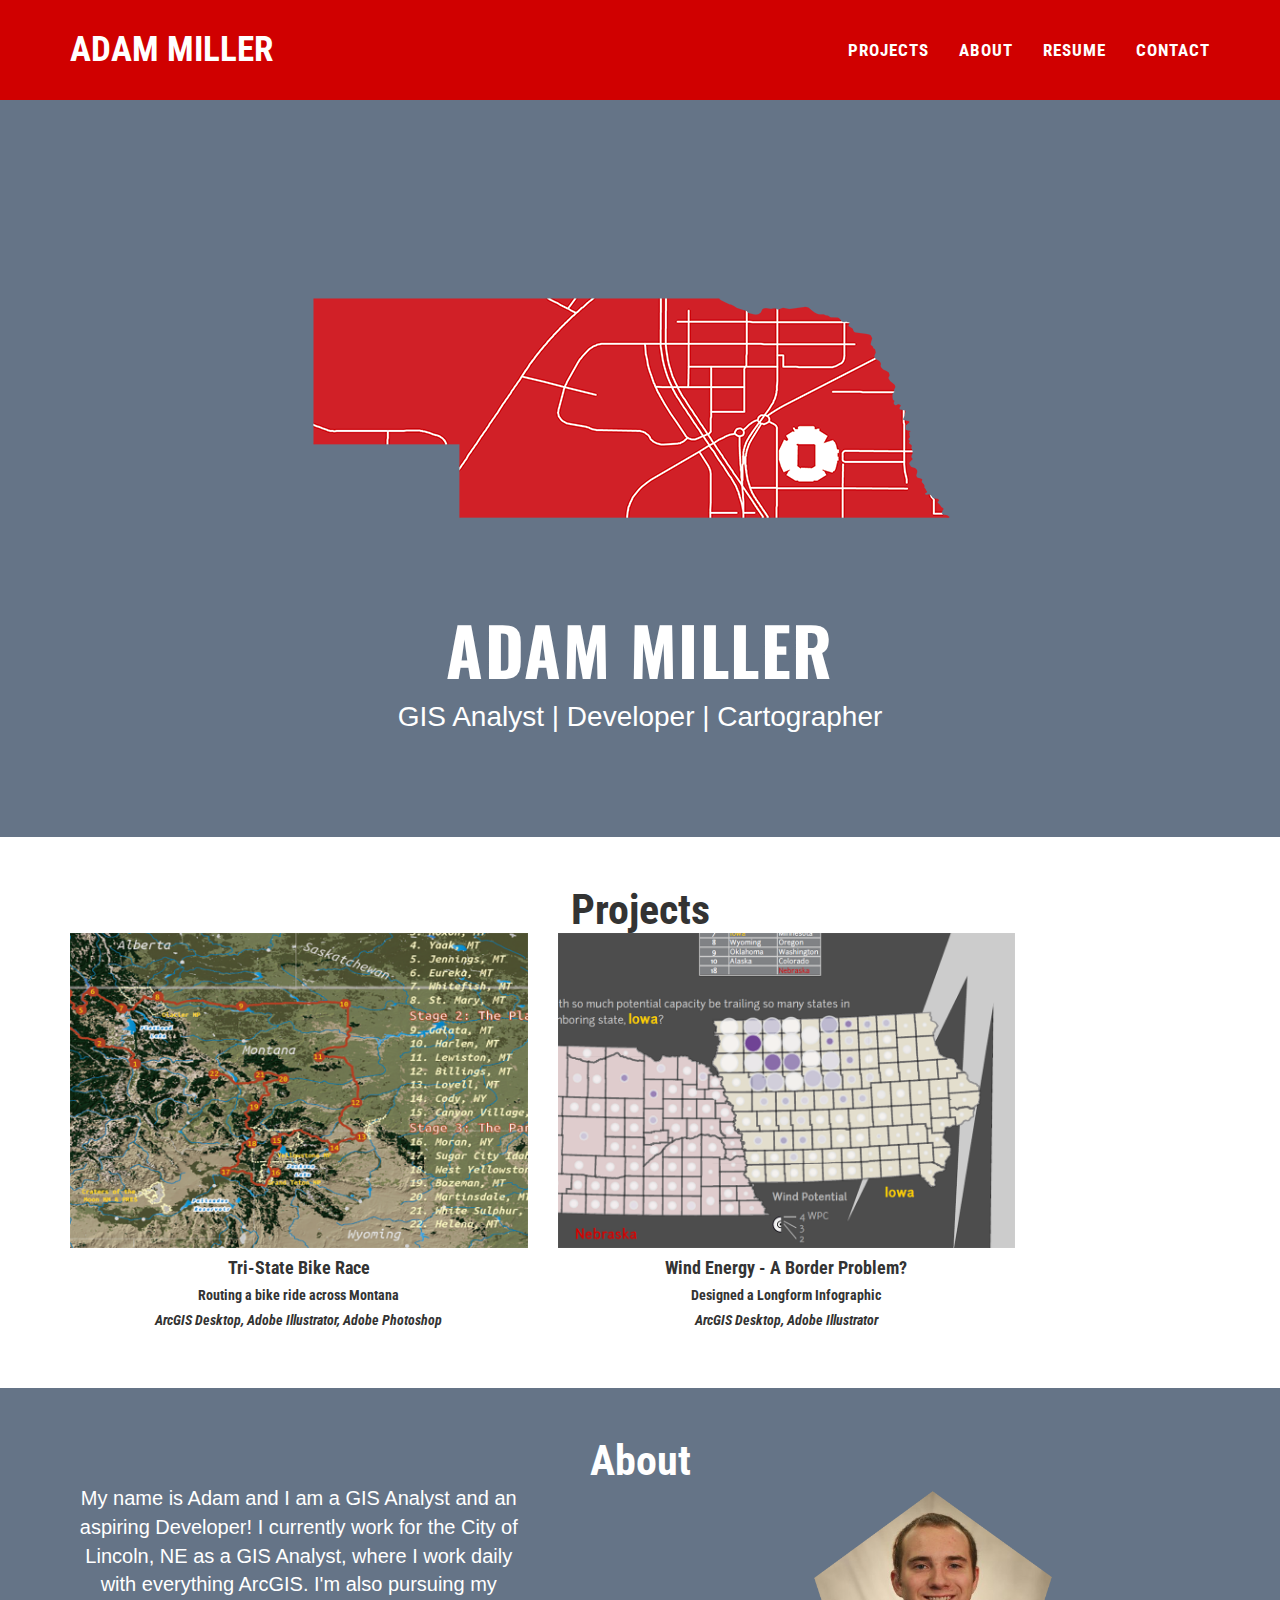
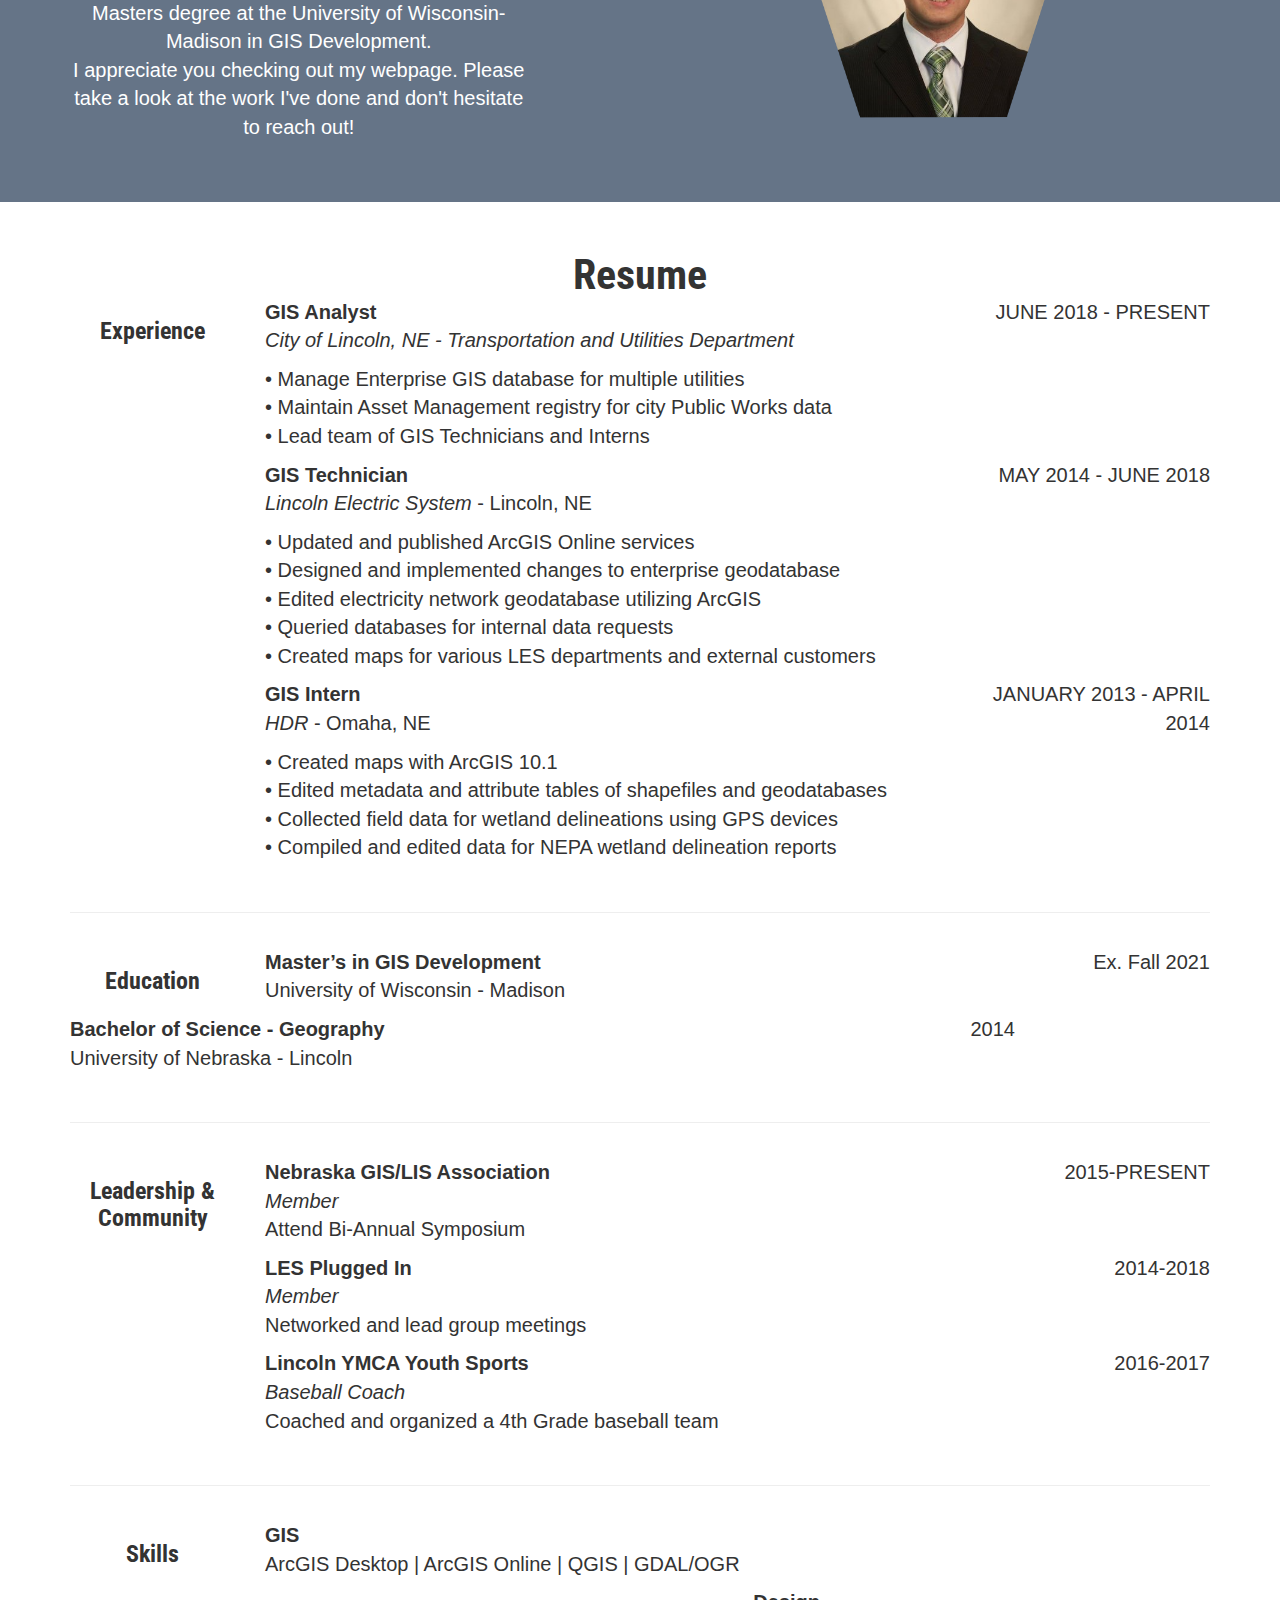
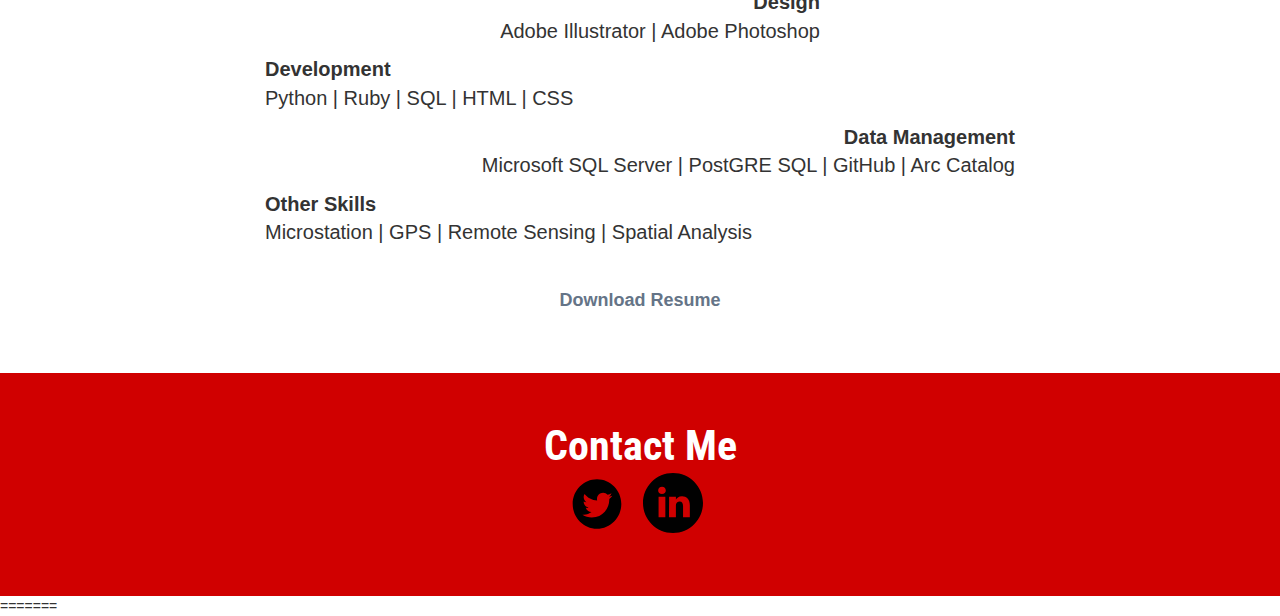
==== commit c3394a0a: "Update index.html" ====
--- a/index.html
+++ b/index.html
@@ -12,8 +12,8 @@
     <meta name="author" content="Adam Miller">
 
     <title>Adam Miller GIS</title>
-   
-    
+
+
     <!-- Bootstrap Core CSS -->
     <link href="css/bootstrap.css" rel="stylesheet">
 
@@ -24,9 +24,9 @@
     <link href="https://fonts.googleapis.com/css?family=Open+Sans+Condensed:300,700" rel="stylesheet">
     <link href="https://fonts.googleapis.com/css?family=Roboto|Roboto+Condensed:300" rel="stylesheet">
     <link href="https://fonts.googleapis.com/css?family=Oswald:700" rel="stylesheet">
-    
-
-   
+
+
+
 
 </head>
 
@@ -58,9 +58,9 @@
                     </li>
                 </ul>
             </div>
-        
-        </div>
-        
+
+        </div>
+
     </nav>
 
     <!-- Header -->
@@ -77,7 +77,7 @@
             </div>
         </div>
     </header>
-    
+
     <!-- Projects Section -->
     <section id="projects">
         <div class="container">
@@ -86,11 +86,11 @@
                     <h2>Projects</h2>
                 </div>
             </div>
-        
-            
-           
-            <div class="row">
-                
+
+
+
+            <div class="row">
+
                  <div class="col-5 col-md-4 col-lg-5 ">
                     <a href="assets/Tri_Park_Race.pdf" target="_blank">
                         <img src="assets/Bike_Route.PNG" class="img-responsive" alt="">
@@ -98,10 +98,10 @@
                      <h4>Tri-State Bike Race</h4>
                      <h5>Routing a bike ride across Montana</h5>
                      <h5><i>ArcGIS Desktop, Adobe Illustrator, Adobe Photoshop</i></h5>
-                    
-                </div>
-               
-                
+
+                </div>
+
+
                 <div class="col-5 col-md-4 col-lg-5">
                      <a href="assets/Wind Infographic.pdf" target="_blank">
                         <img src="assets/Longform_Wind.PNG" class="img-responsive" alt="">
@@ -109,18 +109,18 @@
                      <h4>Wind Energy - A Border Problem?</h4>
                      <h5>Designed a Longform Infographic</h5>
                      <h5><i>ArcGIS Desktop, Adobe Illustrator</i></h5>
-                    
-                
-                </div>
-                    
-                
-                
-                
-                
-            </div>
-            
-        </div>
-        
+
+
+                </div>
+
+
+
+
+
+            </div>
+
+        </div>
+
     </section>
 
     <!-- About Me Section -->
@@ -133,20 +133,20 @@
             </div>
             <div class="row">
                 <div class="col-lg-5 ">
-                    <p> My name is Adam and I am a GIS Analyst and an aspiring Developer!  I currently work for the City of Lincoln, NE as a GIS Analyst, where I work daily with everything ArcGIS.  I'm also pursuing my Masters degree at the University of Wisconsin-Madison in GIS Development.  
+                    <p> My name is Adam and I am a GIS Analyst and an aspiring Developer!  I currently work for the City of Lincoln, NE as a GIS Analyst, where I work daily with everything ArcGIS.  I'm also pursuing my Masters degree at the University of Wisconsin-Madison in GIS Development.
                     <br> I appreciate you checking out my webpage.  Please take a look at the work I've done and don't hesitate to reach out!</p>
                 </div>
                 <div class="col-lg-4 col-lg-push-2">
                     <p> <img class="img-responsive" src="assets/arm_head.png" alt=""></p>
                 </div>
-                
+
             </div>
         </div>
     </section>
-    
-
-
-    
+
+
+
+
 
     <!-- Resume Section -->
     <section id="resume">
@@ -183,7 +183,7 @@
                              •	Edited electricity network geodatabase utilizing ArcGIS <br>
                              •	Queried databases for internal data requests <br>
                              •	Created maps for various LES departments and external customers <br>
-                             
+
 </more></p>
 				</div>
 				<div class="col-lg-3">
@@ -196,20 +196,20 @@
 					<p><more>•	Created maps with ArcGIS 10.1 <br>
                              •	Edited metadata and attribute tables of shapefiles and geodatabases <br>
                              •	Collected field data for wetland delineations using GPS devices <br>
-                             •	Compiled and edited data for NEPA wetland delineation reports  
+                             •	Compiled and edited data for NEPA wetland delineation reports
 
 </more></p>
                 </div>
 				<div class="col-lg-3 ">
 					<p align='right'><sm>JANUARY 2013 - APRIL 2014</sm></p>
 				</div>
-                  
+
 		      </div>
 		      <br>
 		      <hr>
-	       </div><!--/.container -->   
-            <!--EDUCATION DESCRIPTION -->   
-            <div class="Education"> 
+	       </div><!--/.container -->
+            <!--EDUCATION DESCRIPTION -->
+            <div class="Education">
                  <div class="row">
                         <div class="col-lg-2 col-lg-offset-0">
                             <h3>Education</h3>
@@ -230,12 +230,12 @@
                         <div class="col-lg-3">
                             <p align='right'><sm>2014</sm></p>
                         </div>
-                
-                   
+
+
                 </div>
                 <br>
                 <hr>
-            </div><!--/.container -->    
+            </div><!--/.container -->
             <!--LEADERSHIP DESCRIPTION -->
             <div class="Awards Description">
                 <div class="row">
@@ -274,8 +274,8 @@
                 </div>
                 <br>
                 <hr>
-            </div>   
-    
+            </div>
+
             <!--SKILLS DESCRIPTION -->
             <div class="Skills Description">
                 <div class="row">
@@ -286,7 +286,7 @@
                             <p><b>GIS</b><br/>
                                 ArcGIS Desktop | ArcGIS Online | QGIS |  GDAL/OGR
                             </p>
-                        </div>      
+                        </div>
                         <div class="col-lg-10 col-lg-pull-2">
                             <p align='right'><b>Design</b><br/>
                                 Adobe Illustrator | Adobe Photoshop
@@ -309,7 +309,7 @@
                         </div>
                 </div>
                 <br>
-            </div>   
+            </div>
             <div class="col-lg-8 col-lg-offset-2 text-center">
                 <a href="assets/ResumeAdamMiller.pdf" target="_blank" class="btn btn-lg res-outline">
                  <b>Download Resume</b>
@@ -318,10 +318,10 @@
         </div>
         </section>
 
-    
-    
+
+
     <!-- Footer -->
-    <section class = red id = 'contact<a'> 
+    <section class = red id = 'contact<a'>
         <footer class="text-center">
             <div class="footer-above">
                 <div class="container">
@@ -335,7 +335,7 @@
                                 <li>
                                     <a href="https://www.linkedin.com/in/adammillergis" target="_blank" ><img class="tiny"  src="assets/linkedin_thumb3.svg"></a>
                                 </li>
-                                
+
                             </ul>
                         </div>
                     </div>
@@ -346,7 +346,7 @@
 
 
 
- 
+
     <!-- jQuery -->
     <script src="vendor/jquery/jquery.min.js"></script>
 
@@ -356,716 +356,3 @@
 
 </html>
 =======
-<!DOCTYPE html>
-<html lang="en">
-
-<head>
-
-    <meta charset="utf-8">
-    <meta http-equiv="X-UA-Compatible" content="IE=edge">
-    <meta name="viewport" content="width=device-width, initial-scale=1">
-    <meta name="description" content="Adam Miller's Web Portfolio">
-    <meta name="author" content="Adam Miller">
-
-    <title>Adam Miller GIS</title>
-   
-    
-    <!-- Bootstrap Core CSS -->
-    <link href="css/bootstrap.css" rel="stylesheet">
-
-    <!-- Style CSS -->
-    <link href="css/style.css" rel="stylesheet">
-
-    <!-- Custom Fonts -->
-    <link href="https://fonts.googleapis.com/css?family=Open+Sans+Condensed:300,700" rel="stylesheet">
-    <link href="https://fonts.googleapis.com/css?family=Roboto|Roboto+Condensed:300" rel="stylesheet">
-    <link href="https://fonts.googleapis.com/css?family=Oswald:700" rel="stylesheet">
-    
-
-   
-
-</head>
-
-<body id="page-top" class="index">
-
-    <!-- Navigation -->
-    <nav id="mainNav" class="navbar navbar-default navbar-fixed-top navbar-custom">
-        <div class="container">
-            <div class="navbar-header page-scroll">
-                <a class="navbar-brand" href="#page-top">Adam Miller</a>
-            </div>
-
-            <div class="collapse navbar-collapse" id="bs-example-navbar-collapse-1">
-                <ul class="nav navbar-nav navbar-right">
-                    <li class="hidden">
-                        <a href="#page-top"></a>
-                    </li>
-                    <li class="page-scroll">
-                        <a href="#projects">Projects</a>
-                    </li>
-                    <li class="page-scroll">
-                        <a href="#about">About</a>
-                    </li>
-                    <li class="page-scroll">
-                        <a href="#resume">Resume</a>
-                    </li>
-                     <li class="page-scroll">
-                        <a href="#contact">Contact</a>
-                    </li>
-                </ul>
-            </div>
-        
-        </div>
-        
-    </nav>
-
-    <!-- Header -->
-    <header>
-        <div class="container">
-            <div class="row">
-                <div class="col-lg-12">
-                    <img class="img-responsive" src="assets/ProfileLogo2.png" alt="">
-                    <div class="intro-text">
-                        <span class="name">Adam Miller</span>
-                        <span class="traits">GIS Analyst | Developer | Cartographer</span>
-                    </div>
-                </div>
-            </div>
-        </div>
-    </header>
-    
-    <!-- Projects Section -->
-    <section id="projects">
-        <div class="container">
-            <div class="row">
-                <div class="col-lg-12 text-center">
-                    <h2>Projects</h2>
-                </div>
-            </div>
-        
-            
-           
-            <div class="row">
-                
-                 <div class="col-5 col-md-4 col-lg-5 ">
-                    <a href="assets/Tri_Park_Race.pdf" target="_blank">
-                        <img src="assets/Bike_Route.PNG" class="img-responsive" alt="">
-                     </a>
-                     <h4>Tri-State Bike Race</h4>
-                     <h5>Routing a bike ride across Montana</h5>
-                     <h5><i>ArcGIS Desktop, Adobe Illustrator, Adobe Photoshop</i></h5>
-                    
-                </div>
-               
-                
-                <div class="col-5 col-md-4 col-lg-5">
-                     <a href="assets/Wind Infographic.pdf" target="_blank">
-                        <img src="assets/Longform_Wind.PNG" class="img-responsive" alt="">
-                     </a>
-                     <h4>Wind Energy - A Border Problem?</h4>
-                     <h5>Designed a Longform Infographic</h5>
-                     <h5><i>ArcGIS Desktop, Adobe Illustrator</i></h5>
-                    
-                
-                </div>
-                    
-                
-                
-                
-                
-            </div>
-            
-        </div>
-        
-    </section>
-
-    <!-- About Me Section -->
-    <section class="dark"  id="about">
-        <div class="container">
-            <div class="row">
-                <div class="col-lg-12 text-center">
-                    <h2>About</h2>
-                </div>
-            </div>
-            <div class="row">
-                <div class="col-lg-5 ">
-                    <p> My name is Adam and I am a GIS Analyst and an aspiring Developer!  I currently work for the City of Lincoln, NE as a GIS Analyst, where I work daily with everything ArcGIS.  I'm also pursuing my Masters degree at the University of Wisconsin-Madison in GIS Development.  
-                    <br> I appreciate you checking out my webpage.  Please take a look at the work I've done and don't hesitate to reach out!</p>
-                </div>
-                <div class="col-lg-4 col-lg-push-2">
-                    <p> <img class="img-responsive" src="assets/arm_head.png" alt=""></p>
-                </div>
-                
-            </div>
-        </div>
-    </section>
-    
-
-
-    
-
-    <!-- Resume Section -->
-    <section id="resume">
-        <div class="container">
-            <div class="row">
-                <div class="col-lg-12 text-center">
-                    <h2>Resume</h2>
-                </div>
-            </div>
-            <!--WORK DESCRIPTION -->
-	       <div class="Work Experience">
-		      <div class="row">
-				<div class="col-lg-2 col-lg-offset-0">
-					<h3> Experience</h3>
-				</div>
-				<div class="col-lg-7">
-					<p><b>GIS Analyst </b><br/>
-						<i>City of Lincoln, NE - Transportation and Utilities Department</i> <br/>
-					</p>
-					<p><more>•	Manage Enterprise GIS database for multiple utilities <br>
-                             •  Maintain Asset Management registry for city Public Works data <br>
-                             •	Lead team of GIS Technicians and Interns <br>
-</more></p>
-				</div>
-				<div class="col-lg-3 ">
-					<p align='right'><sm>JUNE 2018 - PRESENT</sm></p>
-				</div>
-				<div class="col-lg-7 col-lg-offset-2">
-					<p><b>GIS Technician</b><br/>
-						<i>Lincoln Electric System</i> - Lincoln, NE <br/>
-					</p>
-					<p><more>•	Updated and published ArcGIS Online services <br>
-                             •	Designed and implemented changes to enterprise geodatabase <br>
-                             •	Edited electricity network geodatabase utilizing ArcGIS <br>
-                             •	Queried databases for internal data requests <br>
-                             •	Created maps for various LES departments and external customers <br>
-                             
-</more></p>
-				</div>
-				<div class="col-lg-3">
-					<p align='right'><sm>MAY 2014 - JUNE 2018</sm></p>
-				</div>
-                <div class="col-lg-7 col-lg-offset-2">
-					<p><b>GIS Intern </b><br/>
-						<i>HDR</i> - Omaha, NE <br/>
-					</p>
-					<p><more>•	Created maps with ArcGIS 10.1 <br>
-                             •	Edited metadata and attribute tables of shapefiles and geodatabases <br>
-                             •	Collected field data for wetland delineations using GPS devices <br>
-                             •	Compiled and edited data for NEPA wetland delineation reports  
-
-</more></p>
-                </div>
-				<div class="col-lg-3 ">
-					<p align='right'><sm>JANUARY 2013 - APRIL 2014</sm></p>
-				</div>
-                  
-		      </div>
-		      <br>
-		      <hr>
-	       </div><!--/.container -->   
-            <!--EDUCATION DESCRIPTION -->   
-            <div class="Education"> 
-                 <div class="row">
-                        <div class="col-lg-2 col-lg-offset-0">
-                            <h3>Education</h3>
-                        </div>
-                        <div class="col-lg-7">
-                            <p><b>Master’s in GIS Development</b><br/>
-                                University of Wisconsin - Madison
-                            </p>
-                        </div>
-                        <div class="col-lg-3">
-                            <p align='right'><sm>Ex. Fall 2021</sm></p>
-                        </div>
-                     <div class="col-lg-7">
-                            <p><b>Bachelor of Science - Geography</b><br/>
-                            University of Nebraska - Lincoln <br/>
-                            </p>
-                        </div>
-                        <div class="col-lg-3">
-                            <p align='right'><sm>2014</sm></p>
-                        </div>
-                
-                   
-                </div>
-                <br>
-                <hr>
-            </div><!--/.container -->    
-            <!--LEADERSHIP DESCRIPTION -->
-            <div class="Awards Description">
-                <div class="row">
-                        <div class="col-lg-2 col-lg-offset-0">
-                            <h3>Leadership &amp; Community </h3>
-                        </div>
-                        <div class="col-lg-7">
-                            <p><b>Nebraska GIS/LIS Association</b><br/>
-                                <i>Member</i>
-                                <br>
-                                Attend Bi-Annual Symposium
-                            </p>
-                        </div>
-                        <div class="col-lg-3">
-                            <p align='right'><sm>2015-PRESENT</sm></p>
-                        </div>
-
-                        <div class="col-lg-7 col-lg-offset-2">
-                            <p><b>LES Plugged In</b><br/>
-                                <i>Member</i><br>
-                                Networked and lead group meetings
-                            </p>
-                        </div>
-                        <div class="col-lg-3">
-                            <p align='right'><sm>2014-2018</sm></p>
-                        </div>
-                        <div class="col-lg-7 col-lg-offset-2">
-                            <p><b>Lincoln YMCA Youth Sports</b><br/>
-                                <i>Baseball Coach</i><br>
-                                Coached and organized a 4th Grade baseball team
-                            </p>
-                        </div>
-                        <div class="col-lg-3">
-                            <p align='right'><sm>2016-2017</sm></p>
-                        </div>
-                </div>
-                <br>
-                <hr>
-            </div>   
-    
-            <!--SKILLS DESCRIPTION -->
-            <div class="Skills Description">
-                <div class="row">
-                        <div class="col-lg-2 col-lg-offset-0">
-                            <h3> Skills</h3>
-                        </div>
-                        <div class="col-lg-10">
-                            <p><b>GIS</b><br/>
-                                ArcGIS Desktop | ArcGIS Online | QGIS |  GDAL/OGR
-                            </p>
-                        </div>      
-                        <div class="col-lg-10 col-lg-pull-2">
-                            <p align='right'><b>Design</b><br/>
-                                Adobe Illustrator | Adobe Photoshop
-                            </p>
-                        </div>
-                        <div class="col-lg-10 col-lg-offset-2">
-                            <p><b>Development</b><br/>
-                                Python | Ruby | SQL | HTML | CSS
-                            </p>
-                        </div>
-                        <div class="col-lg-10 col-lg-pull-0">
-                            <p align='right'><b>Data Management</b><br/>
-                                Microsoft SQL Server | PostGRE SQL | GitHub | Arc Catalog
-                            </p>
-                        </div>
-                        <div class="col-lg-10 col-lg-offset-2">
-                            <p><b>Other Skills</b><br/>
-                                Microstation | GPS | Remote Sensing | Spatial Analysis
-                            </p>
-                        </div>
-                </div>
-                <br>
-            </div>   
-            <div class="col-lg-8 col-lg-offset-2 text-center">
-                <a href="assets/ResumeAdamMiller.pdf" target="_blank" class="btn btn-lg res-outline">
-                 <b>Download Resume</b>
-                </a>
-            </div>
-        </div>
-        </section>
-
-    
-    
-    <!-- Footer -->
-    <section class = red id = 'contact<a'> 
-        <footer class="text-center">
-            <div class="footer-above">
-                <div class="container">
-                    <div class="row">
-                        <div class="footer-col col-lg-8 col-lg-offset-2 text-center">
-                            <h2>Contact Me</h2>
-                            <ul class="list-inline">
-                                <li>
-                                    <a href="https://twitter.com/AdamMillerGIS" target="_blank"> <img class="tiny"  src="assets/twitter_thumb.svg"></a>
-                                </li>
-                                <li>
-                                    <a href="https://www.linkedin.com/in/adammillergis" target="_blank" ><img class="tiny"  src="assets/linkedin_thumb3.svg"></a>
-                                </li>
-                                
-                            </ul>
-                        </div>
-                    </div>
-                </div>
-            </div>
-        </footer>
-    </section>
-
-
-
- 
-    <!-- jQuery -->
-    <script src="vendor/jquery/jquery.min.js"></script>
-
-
-
-</body>
-
-</html>
->>>>>>> 8fbfccf63187fcea81ae6d5668c0fcbd814568cf
-=======
-<!DOCTYPE html>
-<html lang="en">
-
-<head>
-
-    <meta charset="utf-8">
-    <meta http-equiv="X-UA-Compatible" content="IE=edge">
-    <meta name="viewport" content="width=device-width, initial-scale=1">
-    <meta name="description" content="Adam Miller's Web Portfolio">
-    <meta name="author" content="Adam Miller">
-
-    <title>Adam Miller GIS</title>
-   
-    
-    <!-- Bootstrap Core CSS -->
-    <link href="css/bootstrap.css" rel="stylesheet">
-
-    <!-- Style CSS -->
-    <link href="css/style.css" rel="stylesheet">
-
-    <!-- Custom Fonts -->
-    <link href="https://fonts.googleapis.com/css?family=Open+Sans+Condensed:300,700" rel="stylesheet">
-    <link href="https://fonts.googleapis.com/css?family=Roboto|Roboto+Condensed:300" rel="stylesheet">
-    <link href="https://fonts.googleapis.com/css?family=Oswald:700" rel="stylesheet">
-    
-
-   
-
-</head>
-
-<body id="page-top" class="index">
-
-    <!-- Navigation -->
-    <nav id="mainNav" class="navbar navbar-default navbar-fixed-top navbar-custom">
-        <div class="container">
-            <div class="navbar-header page-scroll">
-                <a class="navbar-brand" href="#page-top">Adam Miller</a>
-            </div>
-
-            <div class="collapse navbar-collapse" id="bs-example-navbar-collapse-1">
-                <ul class="nav navbar-nav navbar-right">
-                    <li class="hidden">
-                        <a href="#page-top"></a>
-                    </li>
-                    <li class="page-scroll">
-                        <a href="#projects">Projects</a>
-                    </li>
-                    <li class="page-scroll">
-                        <a href="#about">About</a>
-                    </li>
-                    <li class="page-scroll">
-                        <a href="#resume">Resume</a>
-                    </li>
-                     <li class="page-scroll">
-                        <a href="#contact">Contact</a>
-                    </li>
-                </ul>
-            </div>
-        
-        </div>
-        
-    </nav>
-
-    <!-- Header -->
-    <header>
-        <div class="container">
-            <div class="row">
-                <div class="col-lg-12">
-                    <img class="img-responsive" src="assets/ProfileLogo2.png" alt="">
-                    <div class="intro-text">
-                        <span class="name">Adam Miller</span>
-                        <span class="traits">GIS Analyst | Developer | Cartographer</span>
-                    </div>
-                </div>
-            </div>
-        </div>
-    </header>
-    
-    <!-- Projects Section -->
-    <section id="projects">
-        <div class="container">
-            <div class="row">
-                <div class="col-lg-12 text-center">
-                    <h2>Projects</h2>
-                </div>
-            </div>
-        
-            
-           
-            <div class="row">
-                
-                 <div class="col-5 col-md-4 col-lg-5 ">
-                    <a href="assets/Tri_Park_Race.pdf" target="_blank">
-                        <img src="assets/Bike_Route.PNG" class="img-responsive" alt="">
-                     </a>
-                     <h4>Tri-State Bike Race</h4>
-                     <h5>Routing a bike ride across Montana</h5>
-                     <h5><i>ArcGIS Desktop, Adobe Illustrator, Adobe Photoshop</i></h5>
-                    
-                </div>
-               
-                
-                <div class="col-5 col-md-4 col-lg-5">
-                     <a href="assets/Wind Infographic.pdf" target="_blank">
-                        <img src="assets/Longform_Wind.PNG" class="img-responsive" alt="">
-                     </a>
-                     <h4>Wind Energy - A Border Problem?</h4>
-                     <h5>Designed a Longform Infographic</h5>
-                     <h5><i>ArcGIS Desktop, Adobe Illustrator</i></h5>
-                    
-                
-                </div>
-                    
-                
-                
-                
-                
-            </div>
-            
-        </div>
-        
-    </section>
-
-    <!-- About Me Section -->
-    <section class="dark"  id="about">
-        <div class="container">
-            <div class="row">
-                <div class="col-lg-12 text-center">
-                    <h2>About</h2>
-                </div>
-            </div>
-            <div class="row">
-                <div class="col-lg-5 ">
-                    <p> My name is Adam and I am a GIS Analyst and an aspiring Developer!  I currently work for the City of Lincoln, NE as a GIS Analyst, where I work daily with everything ArcGIS.  I'm also pursuing my Masters degree at the University of Wisconsin-Madison in GIS Development.  
-                    <br> I appreciate you checking out my webpage.  Please take a look at the work I've done and don't hesitate to reach out!</p>
-                </div>
-                <div class="col-lg-4 col-lg-push-2">
-                    <p> <img class="img-responsive" src="assets/arm_head.png" alt=""></p>
-                </div>
-                
-            </div>
-        </div>
-    </section>
-    
-
-
-    
-
-    <!-- Resume Section -->
-    <section id="resume">
-        <div class="container">
-            <div class="row">
-                <div class="col-lg-12 text-center">
-                    <h2>Resume</h2>
-                </div>
-            </div>
-            <!--WORK DESCRIPTION -->
-	       <div class="Work Experience">
-		      <div class="row">
-				<div class="col-lg-2 col-lg-offset-0">
-					<h3> Experience</h3>
-				</div>
-				<div class="col-lg-7">
-					<p><b>GIS Analyst </b><br/>
-						<i>City of Lincoln, NE - Transportation and Utilities Department</i> <br/>
-					</p>
-					<p><more>•	Manage Enterprise GIS database for multiple utilities <br>
-                             •  Maintain Asset Management registry for city Public Works data <br>
-                             •	Lead team of GIS Technicians and Interns <br>
-</more></p>
-				</div>
-				<div class="col-lg-3 ">
-					<p align='right'><sm>JUNE 2018 - PRESENT</sm></p>
-				</div>
-				<div class="col-lg-7 col-lg-offset-2">
-					<p><b>GIS Technician</b><br/>
-						<i>Lincoln Electric System</i> - Lincoln, NE <br/>
-					</p>
-					<p><more>•	Updated and published ArcGIS Online services <br>
-                             •	Designed and implemented changes to enterprise geodatabase <br>
-                             •	Edited electricity network geodatabase utilizing ArcGIS <br>
-                             •	Queried databases for internal data requests <br>
-                             •	Created maps for various LES departments and external customers <br>
-                             
-</more></p>
-				</div>
-				<div class="col-lg-3">
-					<p align='right'><sm>MAY 2014 - JUNE 2018</sm></p>
-				</div>
-                <div class="col-lg-7 col-lg-offset-2">
-					<p><b>GIS Intern </b><br/>
-						<i>HDR</i> - Omaha, NE <br/>
-					</p>
-					<p><more>•	Created maps with ArcGIS 10.1 <br>
-                             •	Edited metadata and attribute tables of shapefiles and geodatabases <br>
-                             •	Collected field data for wetland delineations using GPS devices <br>
-                             •	Compiled and edited data for NEPA wetland delineation reports  
-
-</more></p>
-                </div>
-				<div class="col-lg-3 ">
-					<p align='right'><sm>JANUARY 2013 - APRIL 2014</sm></p>
-				</div>
-                  
-		      </div>
-		      <br>
-		      <hr>
-	       </div><!--/.container -->   
-            <!--EDUCATION DESCRIPTION -->   
-            <div class="Education"> 
-                 <div class="row">
-                        <div class="col-lg-2 col-lg-offset-0">
-                            <h3>Education</h3>
-                        </div>
-                        <div class="col-lg-7">
-                            <p><b>Master’s in GIS Development</b><br/>
-                                University of Wisconsin - Madison
-                            </p>
-                        </div>
-                        <div class="col-lg-3">
-                            <p align='right'><sm>Ex. Fall 2021</sm></p>
-                        </div>
-                     <div class="col-lg-7">
-                            <p><b>Bachelor of Science - Geography</b><br/>
-                            University of Nebraska - Lincoln <br/>
-                            </p>
-                        </div>
-                        <div class="col-lg-3">
-                            <p align='right'><sm>2014</sm></p>
-                        </div>
-                
-                   
-                </div>
-                <br>
-                <hr>
-            </div><!--/.container -->    
-            <!--LEADERSHIP DESCRIPTION -->
-            <div class="Awards Description">
-                <div class="row">
-                        <div class="col-lg-2 col-lg-offset-0">
-                            <h3>Leadership &amp; Community </h3>
-                        </div>
-                        <div class="col-lg-7">
-                            <p><b>Nebraska GIS/LIS Association</b><br/>
-                                <i>Member</i>
-                                <br>
-                                Attend Bi-Annual Symposium
-                            </p>
-                        </div>
-                        <div class="col-lg-3">
-                            <p align='right'><sm>2015-PRESENT</sm></p>
-                        </div>
-
-                        <div class="col-lg-7 col-lg-offset-2">
-                            <p><b>LES Plugged In</b><br/>
-                                <i>Member</i><br>
-                                Networked and lead group meetings
-                            </p>
-                        </div>
-                        <div class="col-lg-3">
-                            <p align='right'><sm>2014-2018</sm></p>
-                        </div>
-                        <div class="col-lg-7 col-lg-offset-2">
-                            <p><b>Lincoln YMCA Youth Sports</b><br/>
-                                <i>Baseball Coach</i><br>
-                                Coached and organized a 4th Grade baseball team
-                            </p>
-                        </div>
-                        <div class="col-lg-3">
-                            <p align='right'><sm>2016-2017</sm></p>
-                        </div>
-                </div>
-                <br>
-                <hr>
-            </div>   
-    
-            <!--SKILLS DESCRIPTION -->
-            <div class="Skills Description">
-                <div class="row">
-                        <div class="col-lg-2 col-lg-offset-0">
-                            <h3> Skills</h3>
-                        </div>
-                        <div class="col-lg-10">
-                            <p><b>GIS</b><br/>
-                                ArcGIS Desktop | ArcGIS Online | QGIS |  GDAL/OGR
-                            </p>
-                        </div>      
-                        <div class="col-lg-10 col-lg-pull-2">
-                            <p align='right'><b>Design</b><br/>
-                                Adobe Illustrator | Adobe Photoshop
-                            </p>
-                        </div>
-                        <div class="col-lg-10 col-lg-offset-2">
-                            <p><b>Development</b><br/>
-                                Python | Ruby | SQL | HTML | CSS
-                            </p>
-                        </div>
-                        <div class="col-lg-10 col-lg-pull-0">
-                            <p align='right'><b>Data Management</b><br/>
-                                Microsoft SQL Server | PostGRE SQL | GitHub | Arc Catalog
-                            </p>
-                        </div>
-                        <div class="col-lg-10 col-lg-offset-2">
-                            <p><b>Other Skills</b><br/>
-                                Microstation | GPS | Remote Sensing | Spatial Analysis
-                            </p>
-                        </div>
-                </div>
-                <br>
-            </div>   
-            <div class="col-lg-8 col-lg-offset-2 text-center">
-                <a href="assets/ResumeAdamMiller.pdf" target="_blank" class="btn btn-lg res-outline">
-                 <b>Download Resume</b>
-                </a>
-            </div>
-        </div>
-        </section>
-
-    
-    
-    <!-- Footer -->
-    <section class = red id = 'contact<a'> 
-        <footer class="text-center">
-            <div class="footer-above">
-                <div class="container">
-                    <div class="row">
-                        <div class="footer-col col-lg-8 col-lg-offset-2 text-center">
-                            <h2>Contact Me</h2>
-                            <ul class="list-inline">
-                                <li>
-                                    <a href="https://twitter.com/AdamMillerGIS" target="_blank"> <img class="tiny"  src="assets/twitter_thumb.svg"></a>
-                                </li>
-                                <li>
-                                    <a href="https://www.linkedin.com/in/adammillergis" target="_blank" ><img class="tiny"  src="assets/linkedin_thumb3.svg"></a>
-                                </li>
-                                
-                            </ul>
-                        </div>
-                    </div>
-                </div>
-            </div>
-        </footer>
-    </section>
-
-
-
- 
-    <!-- jQuery -->
-    <script src="vendor/jquery/jquery.min.js"></script>
-
-
-
-</body>
-
-</html>
->>>>>>> 8fbfccf63187fcea81ae6d5668c0fcbd814568cf
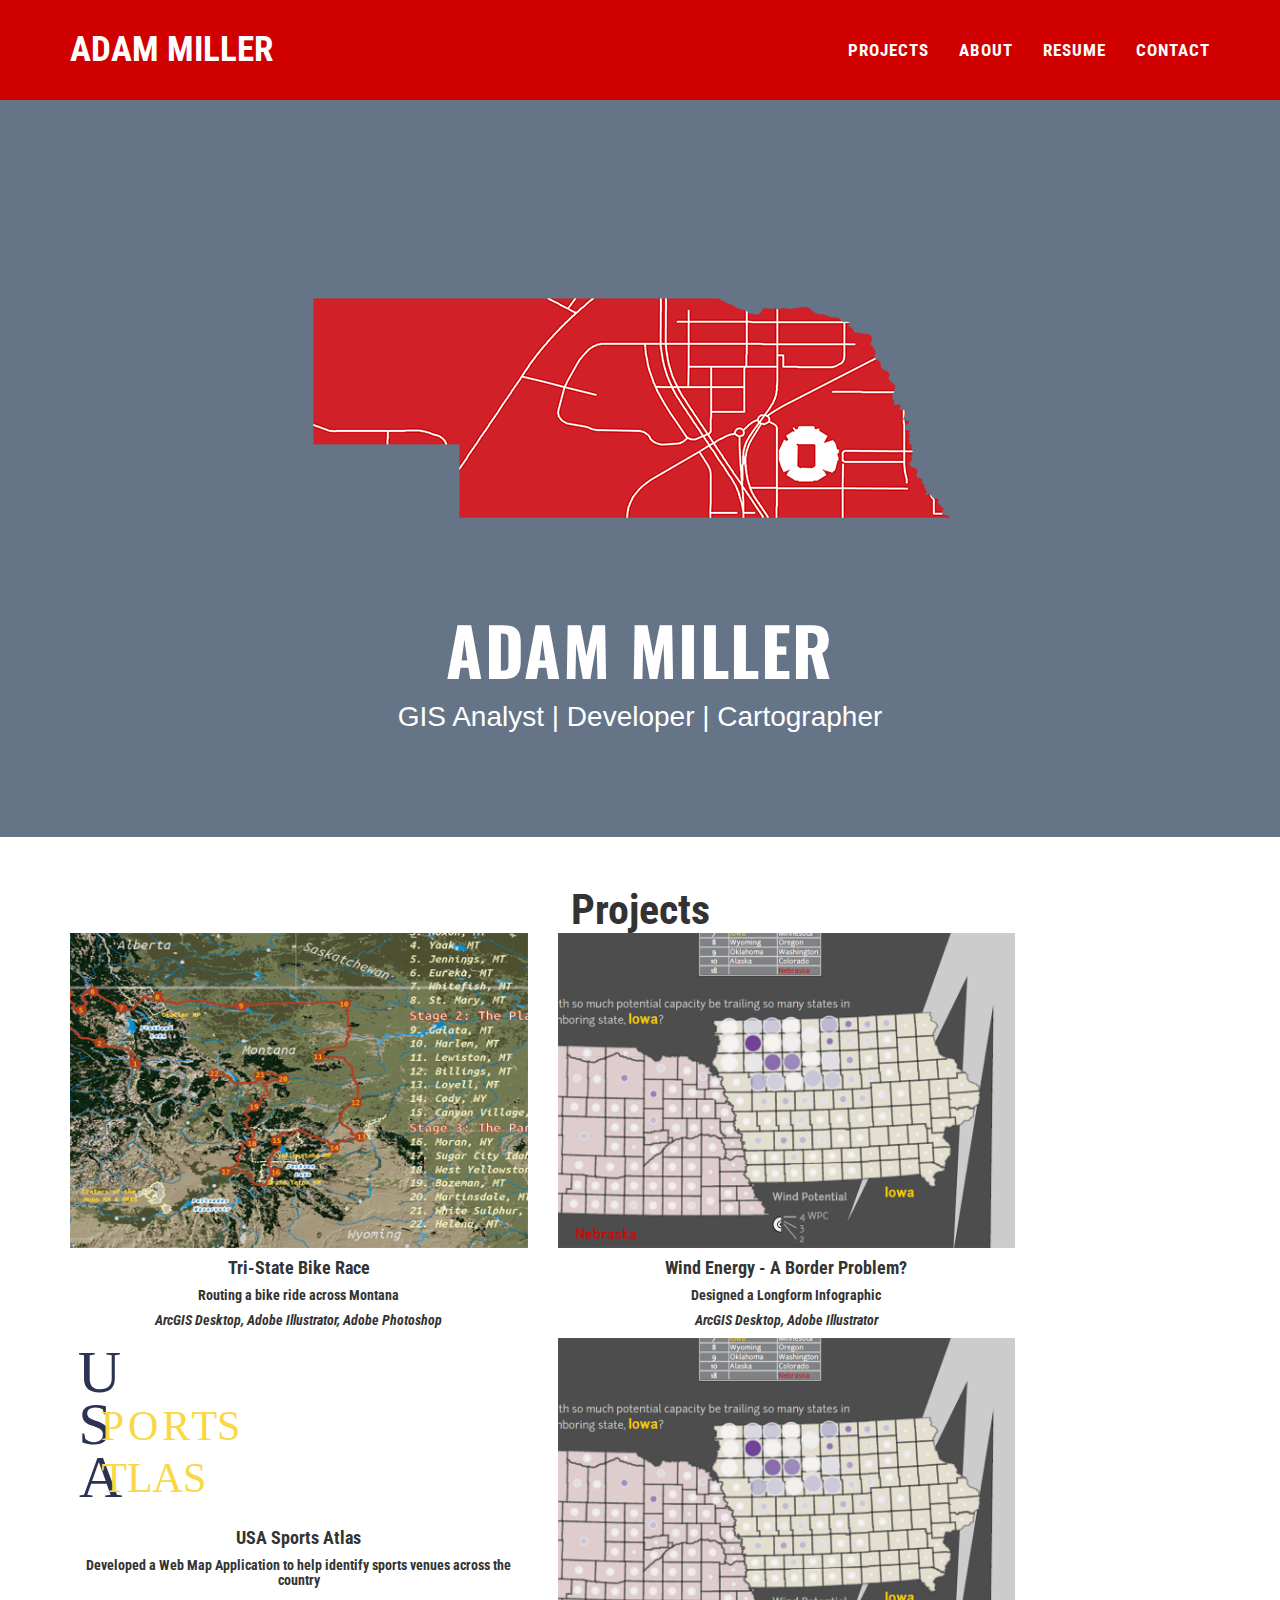
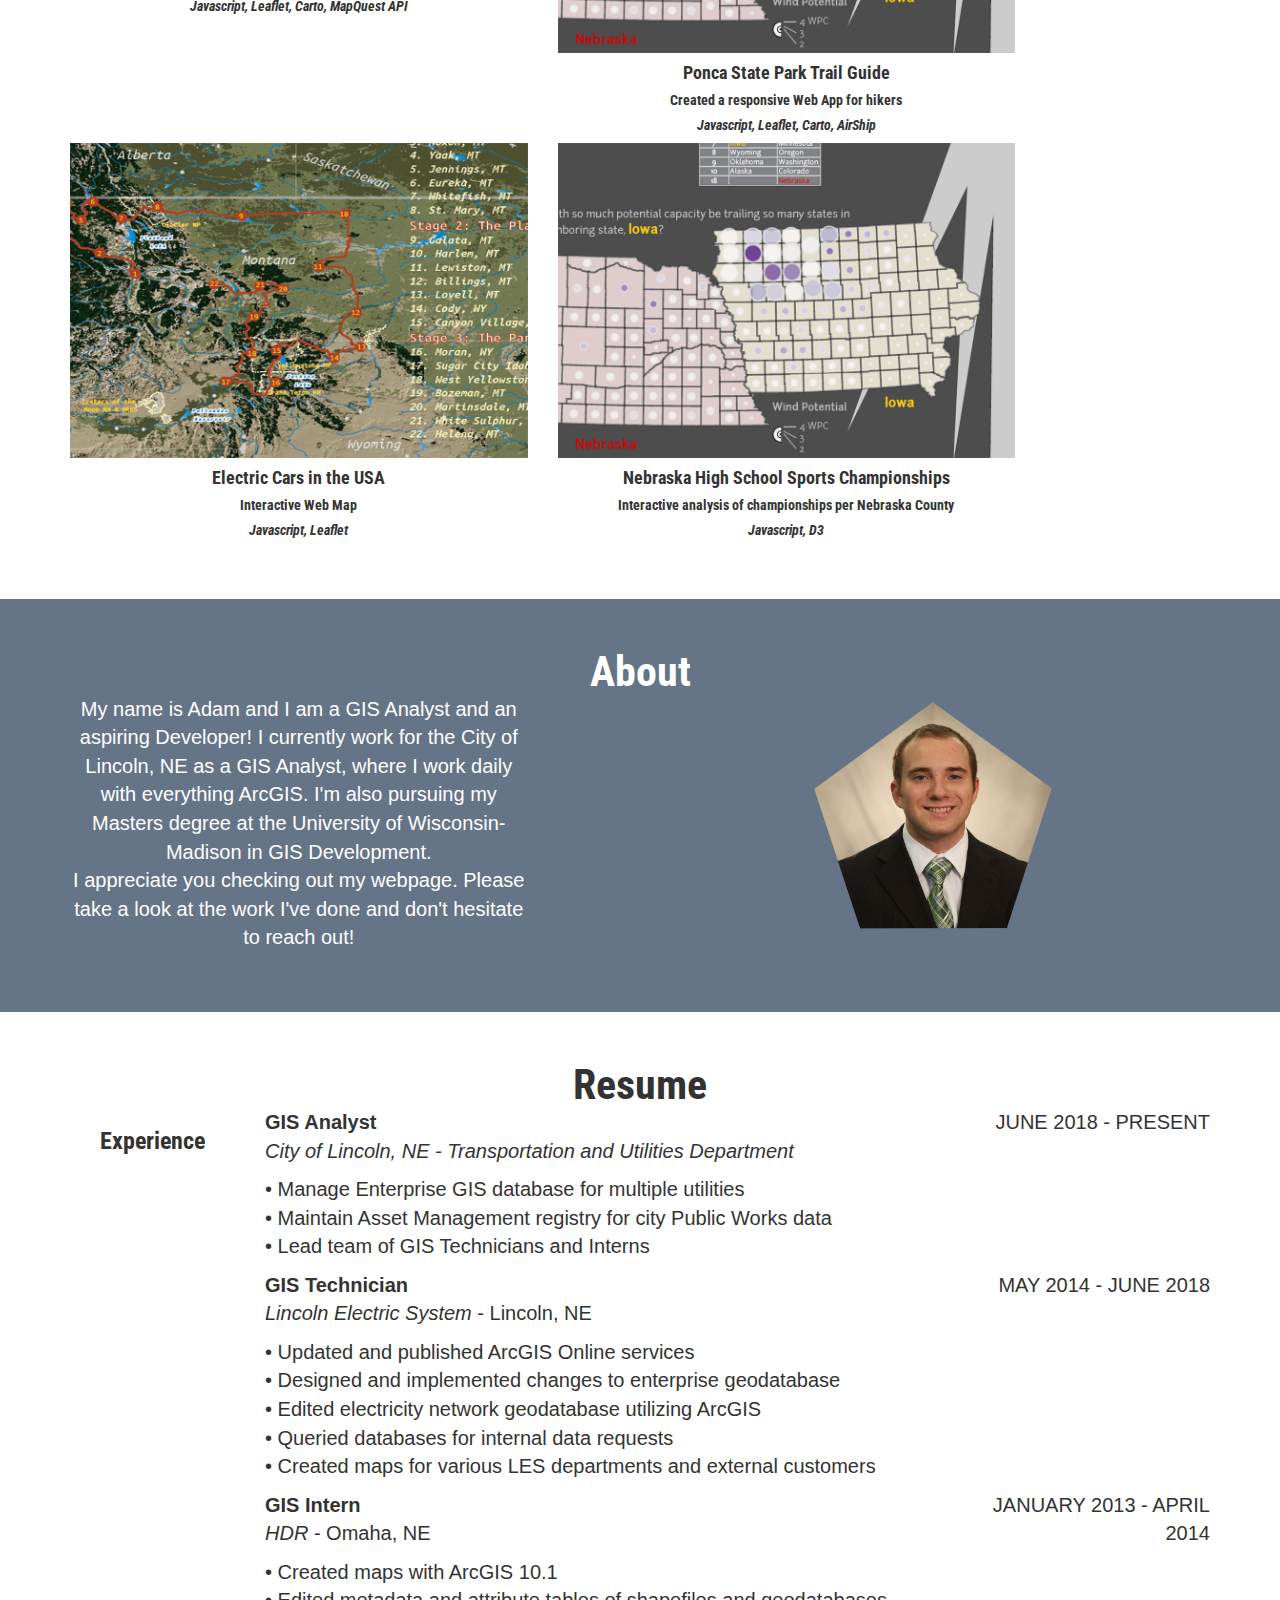
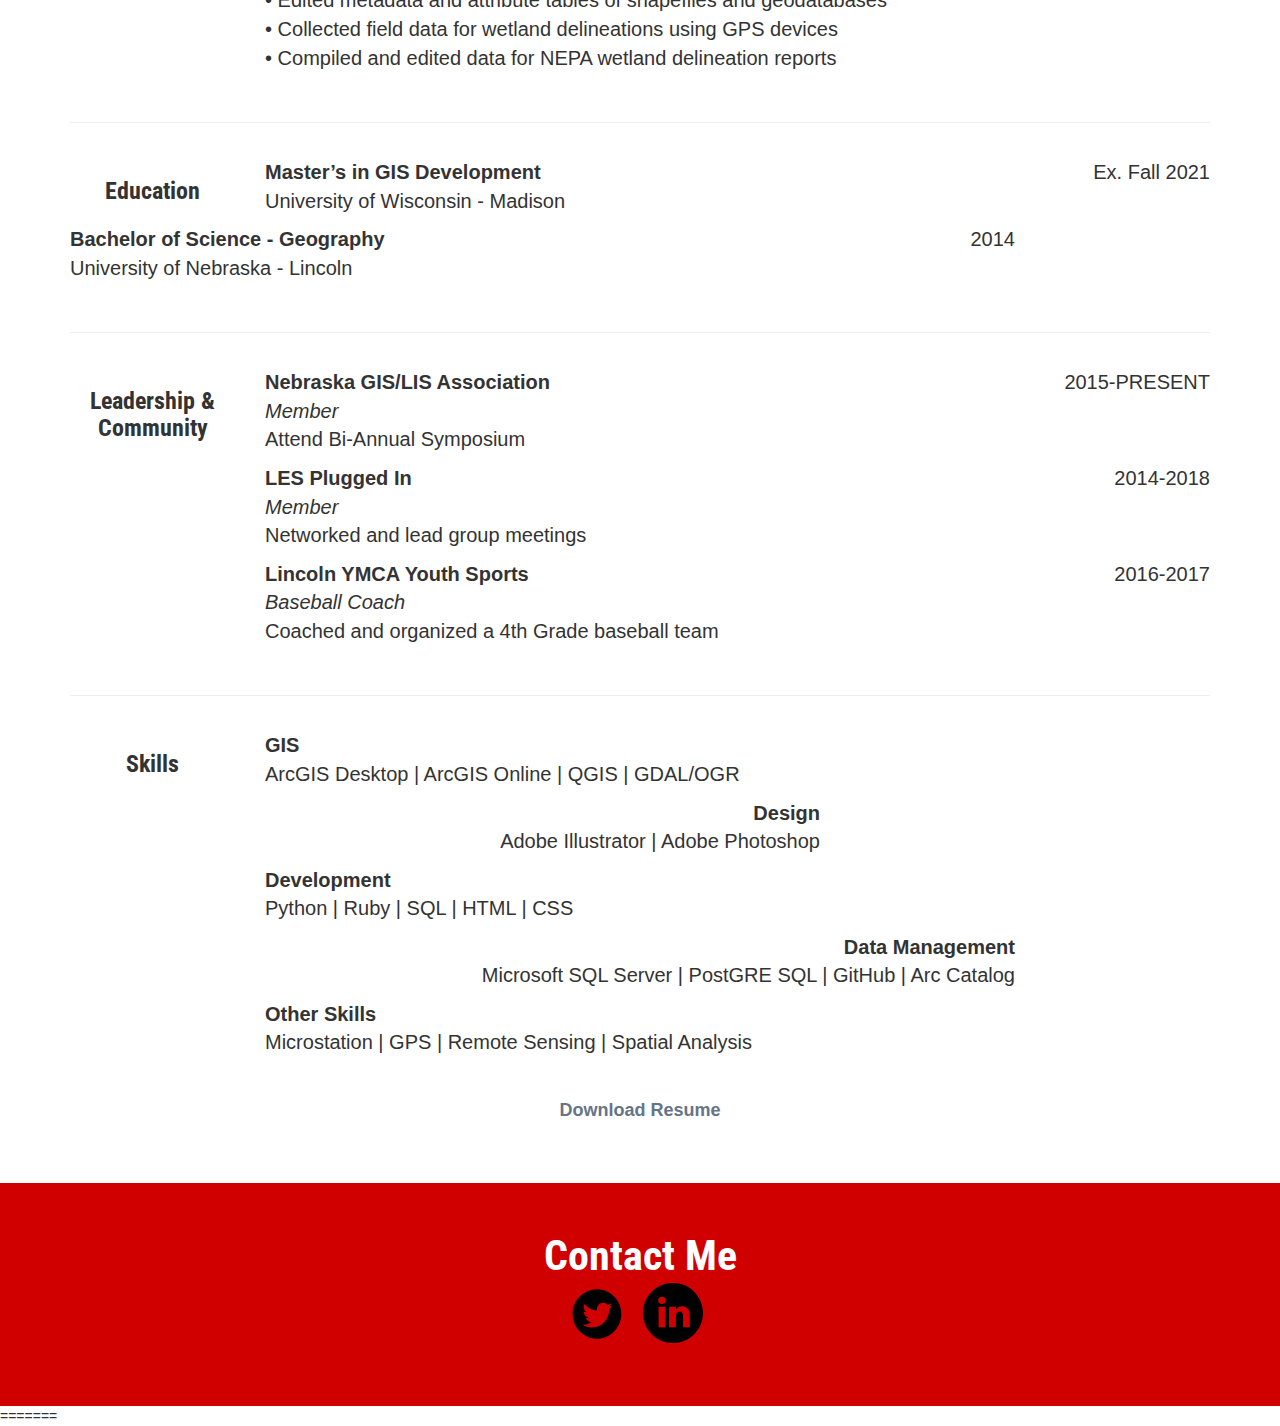
==== commit 7d26fc41: "Cleaned Up Files" ====
--- a/index.html
+++ b/index.html
@@ -91,7 +91,7 @@
 
             <div class="row">
 
-                 <div class="col-5 col-md-4 col-lg-5 ">
+                 <div class="col-5 col-md-4 col-lg-5  ">
                     <a href="assets/Tri_Park_Race.pdf" target="_blank">
                         <img src="assets/Bike_Route.PNG" class="img-responsive" alt="">
                      </a>
@@ -113,9 +113,57 @@
 
                 </div>
 
-
-
-
+            </div>
+
+            <div class="row">
+
+                 <div class="col-5 col-md-4 col-lg-5 ">
+                    <a href="https://adammillergis.github.io/sportsatlas/" target="_blank">
+                        <img src="sportsatlas/img/PageLogo.svg" class="img-responsive" alt="">
+                     </a>
+                     <h4>USA Sports Atlas</h4>
+                     <h5>Developed a Web Map Application to help identify sports venues across the country</h5>
+                     <h5><i>Javascript, Leaflet, Carto, MapQuest API</i></h5>
+
+                </div>
+
+
+                <div class="col-5 col-md-4 col-lg-5">
+                     <a href="https://adammillergis.github.io/poncatrails/" target="_blank">
+                        <img src="assets/Longform_Wind.PNG" class="img-responsive" alt="">
+                     </a>
+                     <h4>Ponca State Park Trail Guide</h4>
+                     <h5>Created a responsive Web App for hikers</h5>
+                     <h5><i>Javascript, Leaflet, Carto, AirShip</i></h5>
+
+
+                </div>
+
+            </div>
+
+            <div class="row">
+
+                 <div class="col-5 col-md-4 col-lg-5 ">
+                    <a href="https://adammillergis.github.io/ElectricVehicles/" target="_blank">
+                        <img src="assets/Bike_Route.PNG" class="img-responsive" alt="">
+                     </a>
+                     <h4>Electric Cars in the USA</h4>
+                     <h5>Interactive Web Map</h5>
+                     <h5><i>Javascript, Leaflet</i></h5>
+
+                </div>
+
+
+                <div class="col-5 col-md-4 col-lg-5">
+                     <a href="https://adammillergis.github.io/d3-coordinated-viz-new/" target="_blank">
+                        <img src="assets/Longform_Wind.PNG" class="img-responsive" alt="">
+                     </a>
+                     <h4>Nebraska High School Sports Championships</h4>
+                     <h5>Interactive analysis of championships per Nebraska County</h5>
+                     <h5><i>Javascript, D3</i></h5>
+
+
+                </div>
 
             </div>
 
--- a/css/style.css
+++ b/css/style.css
@@ -111,7 +111,7 @@
 }
 .navbar-custom .navbar-nav li a:focus{
   color: white;
-  background: #D3D3D3; 
+  background: #D3D3D3;
 }
 
 
@@ -204,7 +204,7 @@
 footer h3 {
   margin-bottom: 30px;
   text-align: center;
-    
+
 }
 footer .footer-above {
   padding-top: 50px;
@@ -212,7 +212,7 @@
 }
 footer .footer-col {
   margin-bottom: 50px;
-   
+
 }
 
 .res-outline {
@@ -241,486 +241,3 @@
     width: 55px;
 }
 =======
-/*!
- * Start Bootstrap - Freelancer v3.3.7+1 (http://startbootstrap.com/template-overviews/freelancer)
- * Copyright 2013-2016 Start Bootstrap
- * Licensed under MIT (https://github.com/BlackrockDigital/startbootstrap/blob/gh-pages/LICENSE)
- */
-body {
-  font-family: 'Roboto','Roboto Condensed', Helvetica, Arial, sans-serif;
-  overflow-x: hidden;
-}
-p {
-  font-size: 20px;
-}
-p.small {
-  font-size: 16px;
-}
-a,
-a:hover,
-a:focus,
-a:active,
-a.active {
-  color: #657487;
-  outline: none;
-}
-pr1{
-    font-family:'Roboto', sans-serif;text-align:center;font-size:16px;
-}
-
-h1,
-h2,
-h3,
-h4,
-h5,
-h6 {
-  font-family: "Roboto Condensed", sans-serif;
-  text-transform: ;
-  font-weight: 700;
-  text-align: center;
-}
-hr{
-    padding-bottom: 15px;
-}
-
-header {
-  text-align: center;
-  background: #657487;
-  color: white;
-}
-header .container {
-  padding-top: 50px;
-  padding-bottom: 50px;
-}
-header img {
-  display: block;
-  margin: 0 auto 0px;
-}
-header .intro-text .name {
-  display: block;
-  font-family: 'Oswald', sans-serif;
-  text-transform: uppercase;
-  font-weight: 700;
-  font-size: 2em;
-  letter-spacing: 1.5px
-}
-header .intro-text .traits {
-  font-size: 2em;
-  font-weight: 300;
-}
-@media (min-width: 768px) {
-  header .container {
-    padding-top: 200px;
-    padding-bottom: 100px;
-  }
-  header .intro-text .name {
-    font-size: 4.75em;
-  }
-  header .intro-text .skills {
-    font-size: 1.75em;
-  }
-}
-.navbar-custom {
-  background: #D00000;
-  font-family: 'Roboto Condensed', sans-serif;
-  text-transform: uppercase;
-  font-weight: 700;
-  border: none;
-}
-.navbar-custom a:focus {
-  outline: none;
-}
-.navbar-custom .navbar-brand {
-  color: white;
-}
-.navbar-custom .navbar-brand:hover,
-.navbar-custom .navbar-brand:focus,
-.navbar-custom .navbar-brand:active,
-.navbar-custom .navbar-brand.active {
-  color: white;
-}
-.navbar-custom .navbar-nav {
-  letter-spacing: 1px;
-}
-.navbar-custom .navbar-nav li a {
-  color: white;
-  font-size: 1.2em;
-}
-.navbar-custom .navbar-nav li a:hover {
-  color: #657487;
-  outline: none;
-}
-.navbar-custom .navbar-nav li a:focus{
-  color: white;
-  background: #D3D3D3; 
-}
-
-
-
-
-
-.navbar-custom .navbar-toggle {
-  color: white;
-  text-transform: uppercase;
-  font-size: 14px;
-  border-color: white;
-}
-
-@media (min-width: 768px) {
-  .navbar-custom {
-    padding: 25px 0;
-    -webkit-transition: padding 0.3s;
-    -moz-transition: padding 0.3s;
-    transition: padding 0.3s;
-  }
-  .navbar-custom .navbar-brand {
-    font-size: 2.5em;
-    -webkit-transition: all 0.3s;
-    -moz-transition: all 0.3s;
-    transition: all 0.3s;
-  }
-  .navbar-custom.affix {
-    padding: 10px 0;
-  }
-  .navbar-custom.affix .navbar-brand {
-    font-size: 1.5em;
-  }
-}
-section {
-  padding: 50px 0;
-}
-section h2 {
-  margin: 0;
-  font-size: 3em;
-}
-section.dark {
-  background: #657487;
-  color: white;
-  text-align: center
-}
-
-section.red {
-  background: #d00000;
-  color: white;
-  text-align: center
-}
-
-section.image{
-    background-image: url("assets/ProfileLogo2.png");
-}
-@media (max-width: 767px) {
-  section {
-    padding: 75px 0;
-
-}
-section img {
-  display: block;
-  margin: 0 auto 20px;
-  max-height: 400px;
-}
-section sm{
-    font-size: 14px;
-}
-section t{
-    font-weight: 700;
-}
-
-
-#projects * {
-  z-index: 2;
-}
-@media (min-width: 767px) {
-  #projects .projects-item {
-    margin: 0 0 30px;
-  }
-}
-
-form .row:first-child .floating-label-form-group {
-  border-top: 1px solid #eeeeee;
-}
-footer {
-    background-color: #d00000;
-
-}
-footer h3 {
-  margin-bottom: 30px;
-  text-align: center;
-    
-}
-footer .footer-above {
-  padding-top: 50px;
-  background-color: #657487;
-}
-footer .footer-col {
-  margin-bottom: 50px;
-   
-}
-
-.res-outline {
-  color: #d00000;
-  font-size: 20px;
-  border: solid 2px #d00000;
-  background: transparent;
-  transition: all 0.3s ease-in-out;
-  margin-top: 15px;
-}
-
-.scroll-top {
-  position: fixed;
-  right:2%;
-  bottom: 2%;
-  width: 500px;
-  height: 50px;
-  z-index: 1049;
-}
-
-
-
-
-.tiny {
-    height: 55px;
-    width: 55px;
-}
->>>>>>> 8fbfccf63187fcea81ae6d5668c0fcbd814568cf
-=======
-/*!
- * Start Bootstrap - Freelancer v3.3.7+1 (http://startbootstrap.com/template-overviews/freelancer)
- * Copyright 2013-2016 Start Bootstrap
- * Licensed under MIT (https://github.com/BlackrockDigital/startbootstrap/blob/gh-pages/LICENSE)
- */
-body {
-  font-family: 'Roboto','Roboto Condensed', Helvetica, Arial, sans-serif;
-  overflow-x: hidden;
-}
-p {
-  font-size: 20px;
-}
-p.small {
-  font-size: 16px;
-}
-a,
-a:hover,
-a:focus,
-a:active,
-a.active {
-  color: #657487;
-  outline: none;
-}
-pr1{
-    font-family:'Roboto', sans-serif;text-align:center;font-size:16px;
-}
-
-h1,
-h2,
-h3,
-h4,
-h5,
-h6 {
-  font-family: "Roboto Condensed", sans-serif;
-  text-transform: ;
-  font-weight: 700;
-  text-align: center;
-}
-hr{
-    padding-bottom: 15px;
-}
-
-header {
-  text-align: center;
-  background: #657487;
-  color: white;
-}
-header .container {
-  padding-top: 50px;
-  padding-bottom: 50px;
-}
-header img {
-  display: block;
-  margin: 0 auto 0px;
-}
-header .intro-text .name {
-  display: block;
-  font-family: 'Oswald', sans-serif;
-  text-transform: uppercase;
-  font-weight: 700;
-  font-size: 2em;
-  letter-spacing: 1.5px
-}
-header .intro-text .traits {
-  font-size: 2em;
-  font-weight: 300;
-}
-@media (min-width: 768px) {
-  header .container {
-    padding-top: 200px;
-    padding-bottom: 100px;
-  }
-  header .intro-text .name {
-    font-size: 4.75em;
-  }
-  header .intro-text .skills {
-    font-size: 1.75em;
-  }
-}
-.navbar-custom {
-  background: #D00000;
-  font-family: 'Roboto Condensed', sans-serif;
-  text-transform: uppercase;
-  font-weight: 700;
-  border: none;
-}
-.navbar-custom a:focus {
-  outline: none;
-}
-.navbar-custom .navbar-brand {
-  color: white;
-}
-.navbar-custom .navbar-brand:hover,
-.navbar-custom .navbar-brand:focus,
-.navbar-custom .navbar-brand:active,
-.navbar-custom .navbar-brand.active {
-  color: white;
-}
-.navbar-custom .navbar-nav {
-  letter-spacing: 1px;
-}
-.navbar-custom .navbar-nav li a {
-  color: white;
-  font-size: 1.2em;
-}
-.navbar-custom .navbar-nav li a:hover {
-  color: #657487;
-  outline: none;
-}
-.navbar-custom .navbar-nav li a:focus{
-  color: white;
-  background: #D3D3D3; 
-}
-
-
-
-
-
-.navbar-custom .navbar-toggle {
-  color: white;
-  text-transform: uppercase;
-  font-size: 14px;
-  border-color: white;
-}
-
-@media (min-width: 768px) {
-  .navbar-custom {
-    padding: 25px 0;
-    -webkit-transition: padding 0.3s;
-    -moz-transition: padding 0.3s;
-    transition: padding 0.3s;
-  }
-  .navbar-custom .navbar-brand {
-    font-size: 2.5em;
-    -webkit-transition: all 0.3s;
-    -moz-transition: all 0.3s;
-    transition: all 0.3s;
-  }
-  .navbar-custom.affix {
-    padding: 10px 0;
-  }
-  .navbar-custom.affix .navbar-brand {
-    font-size: 1.5em;
-  }
-}
-section {
-  padding: 50px 0;
-}
-section h2 {
-  margin: 0;
-  font-size: 3em;
-}
-section.dark {
-  background: #657487;
-  color: white;
-  text-align: center
-}
-
-section.red {
-  background: #d00000;
-  color: white;
-  text-align: center
-}
-
-section.image{
-    background-image: url("assets/ProfileLogo2.png");
-}
-@media (max-width: 767px) {
-  section {
-    padding: 75px 0;
-
-}
-section img {
-  display: block;
-  margin: 0 auto 20px;
-  max-height: 400px;
-}
-section sm{
-    font-size: 14px;
-}
-section t{
-    font-weight: 700;
-}
-
-
-#projects * {
-  z-index: 2;
-}
-@media (min-width: 767px) {
-  #projects .projects-item {
-    margin: 0 0 30px;
-  }
-}
-
-form .row:first-child .floating-label-form-group {
-  border-top: 1px solid #eeeeee;
-}
-footer {
-    background-color: #d00000;
-
-}
-footer h3 {
-  margin-bottom: 30px;
-  text-align: center;
-    
-}
-footer .footer-above {
-  padding-top: 50px;
-  background-color: #657487;
-}
-footer .footer-col {
-  margin-bottom: 50px;
-   
-}
-
-.res-outline {
-  color: #d00000;
-  font-size: 20px;
-  border: solid 2px #d00000;
-  background: transparent;
-  transition: all 0.3s ease-in-out;
-  margin-top: 15px;
-}
-
-.scroll-top {
-  position: fixed;
-  right:2%;
-  bottom: 2%;
-  width: 500px;
-  height: 50px;
-  z-index: 1049;
-}
-
-
-
-
-.tiny {
-    height: 55px;
-    width: 55px;
-}
->>>>>>> 8fbfccf63187fcea81ae6d5668c0fcbd814568cf
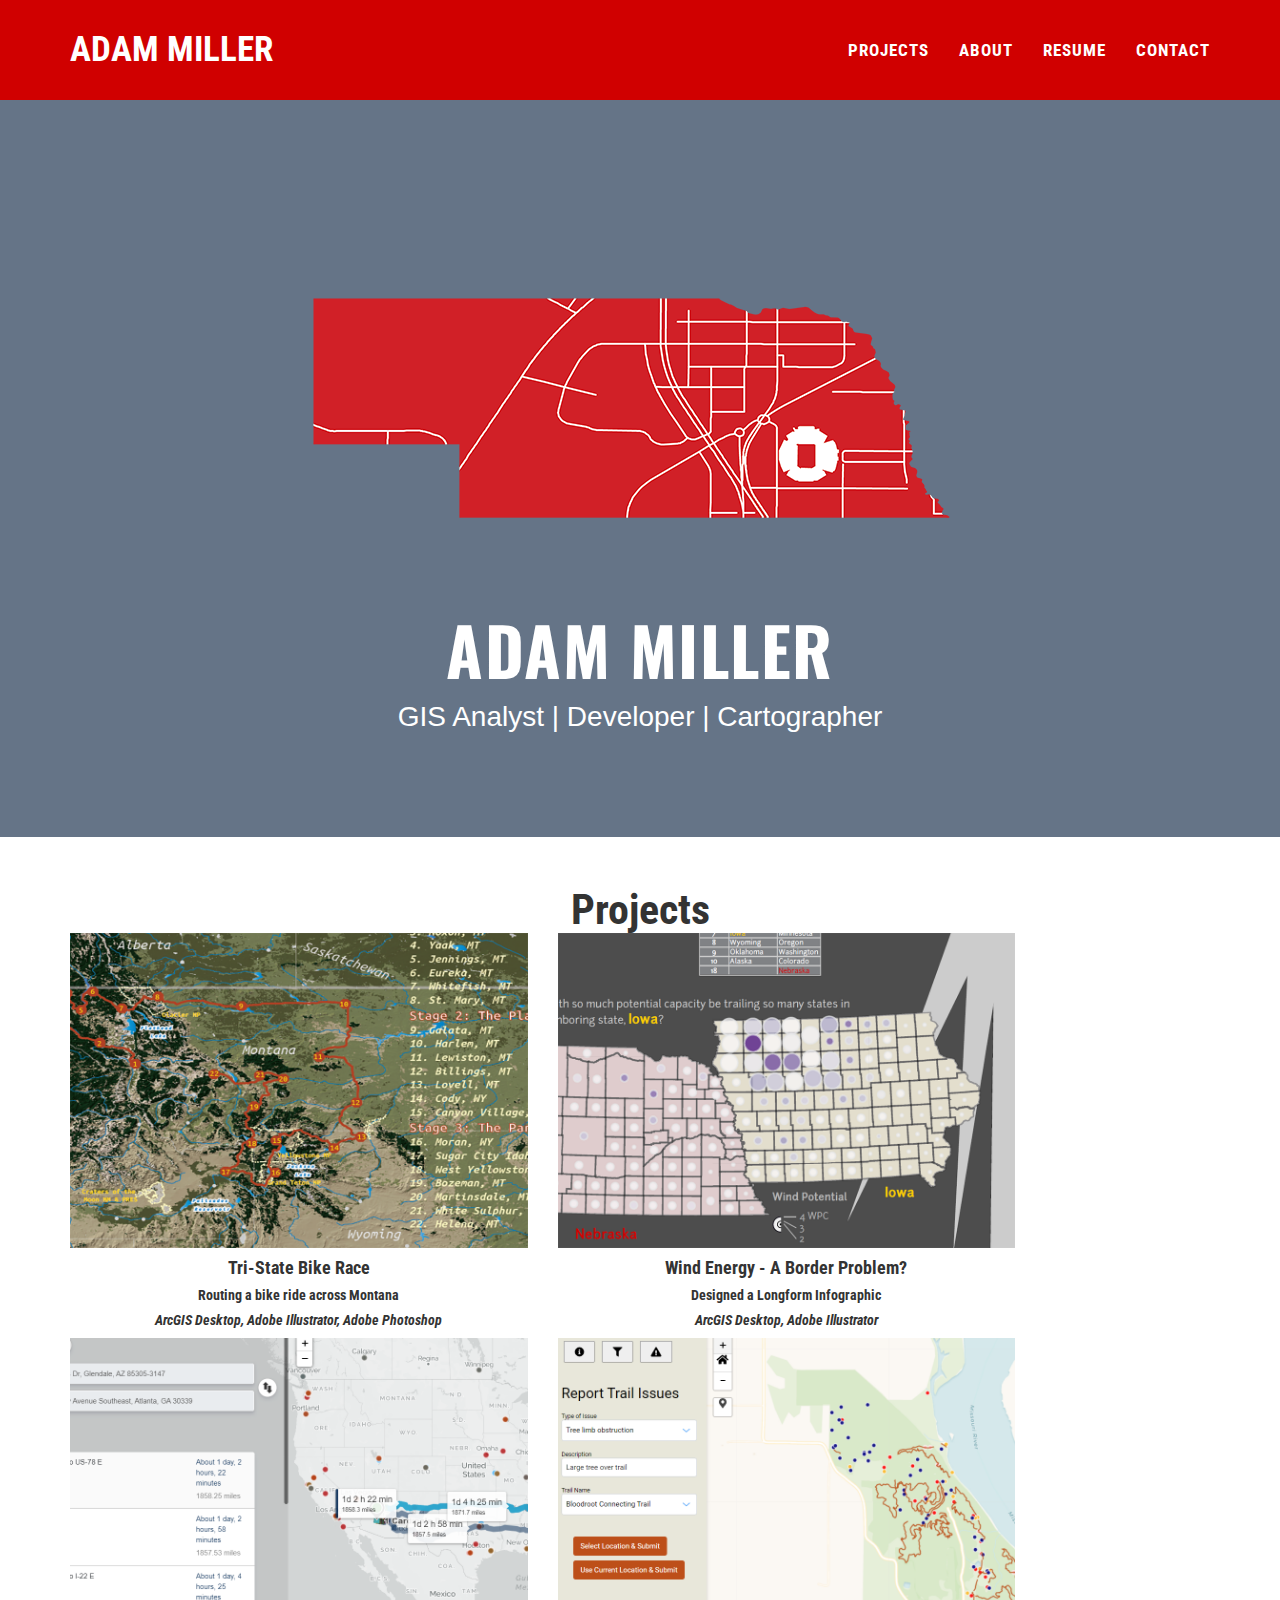
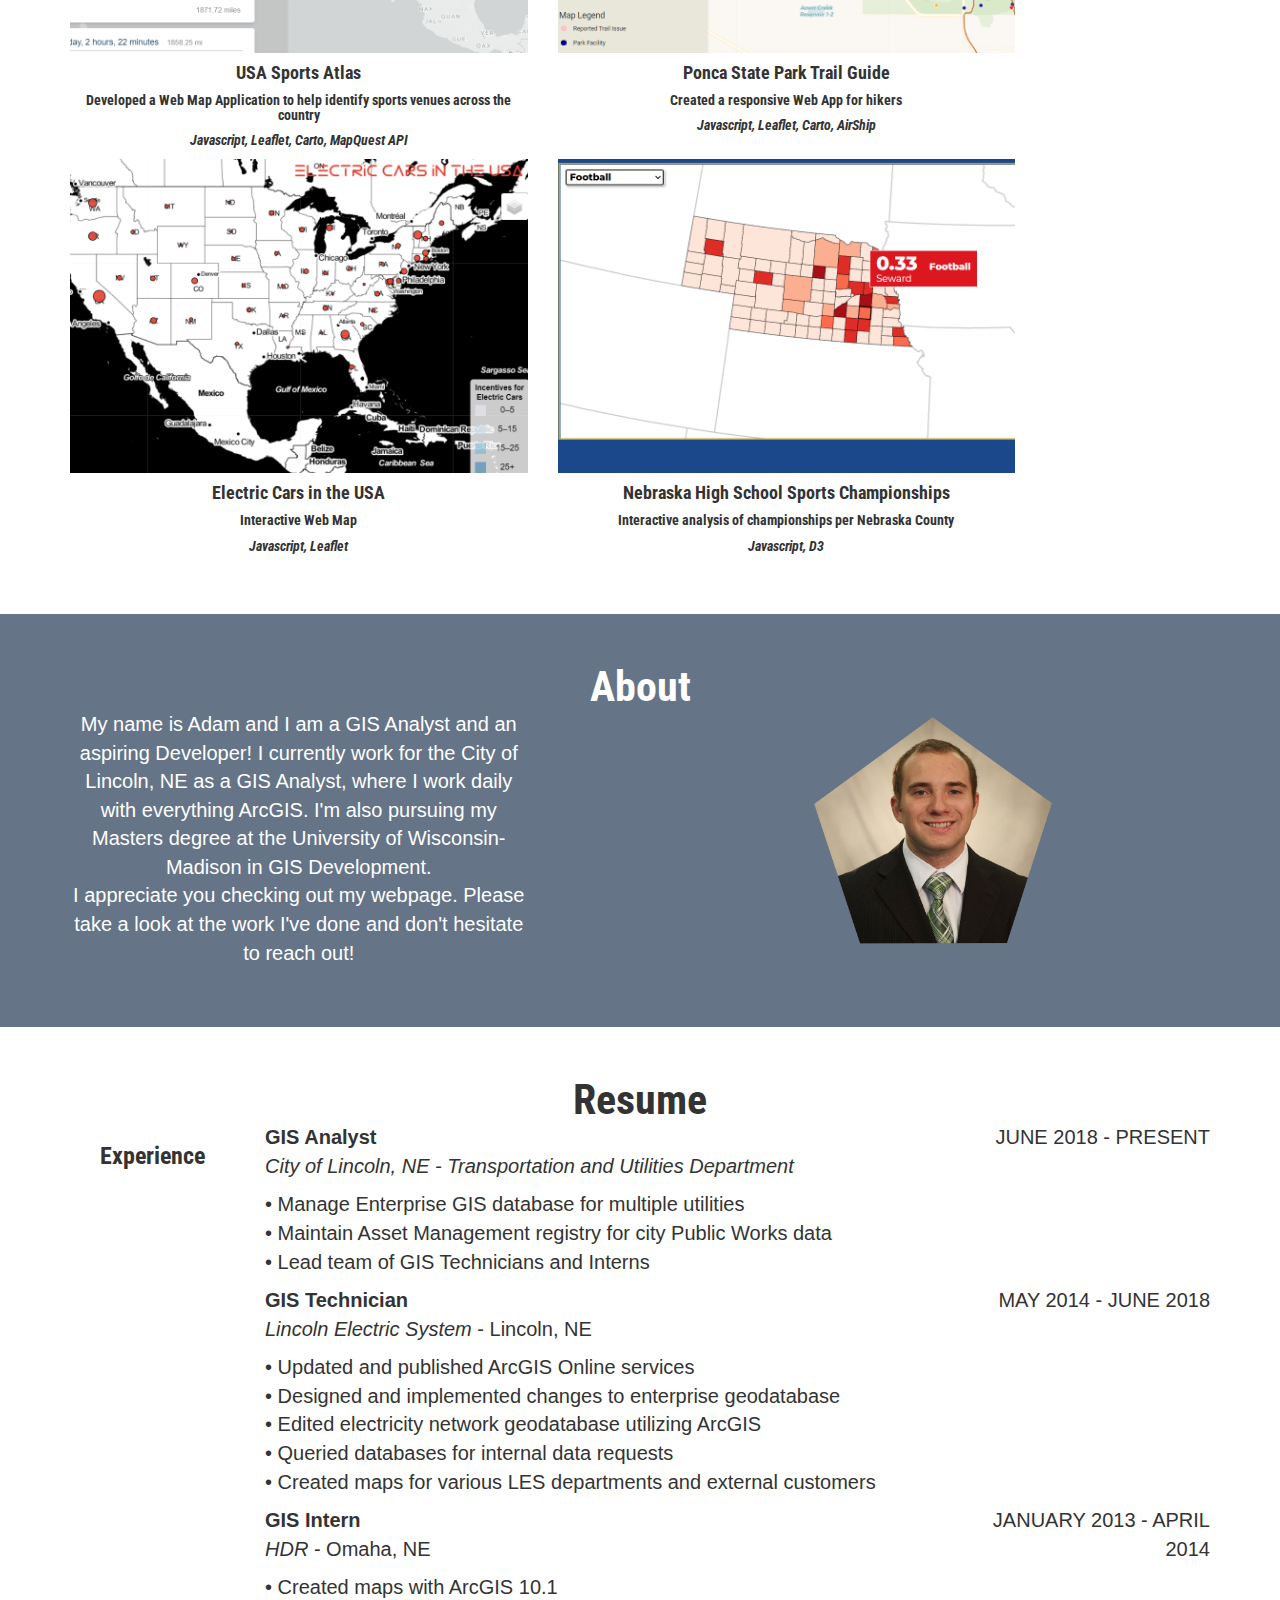
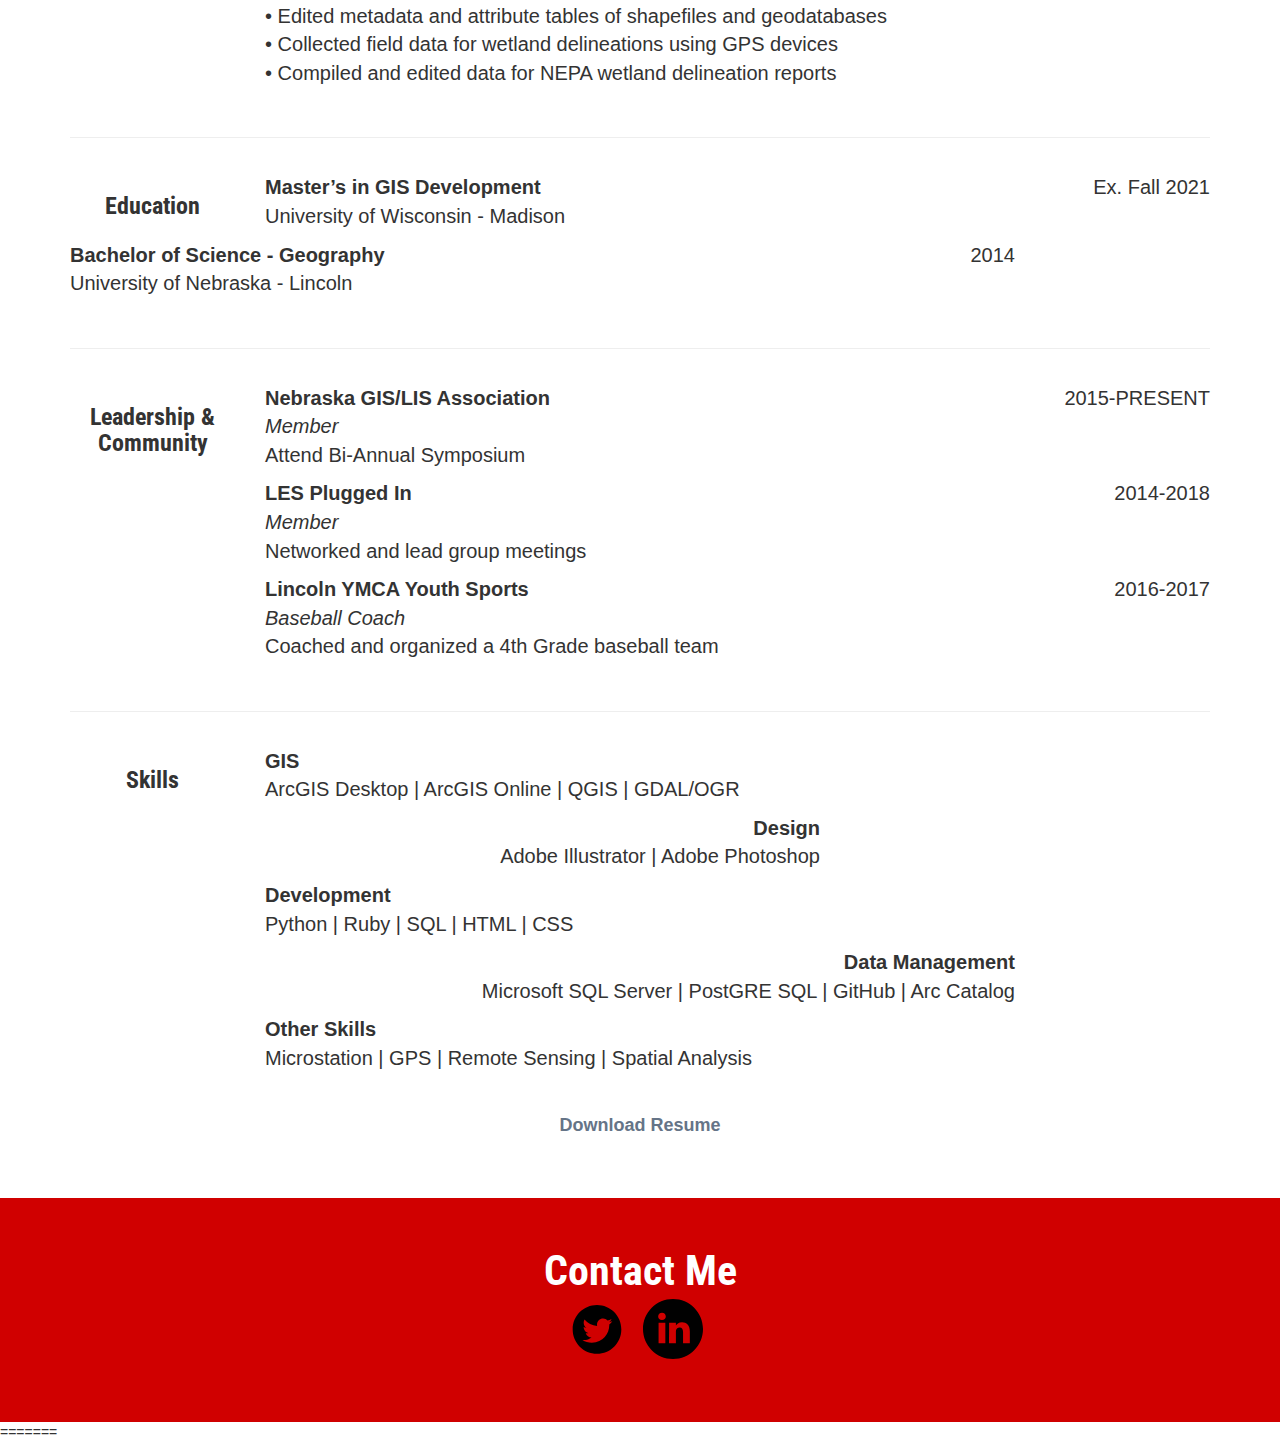
==== commit d730a657: "Added project thumbnails" ====
--- a/index.html
+++ b/index.html
@@ -119,7 +119,7 @@
 
                  <div class="col-5 col-md-4 col-lg-5 ">
                     <a href="https://adammillergis.github.io/sportsatlas/" target="_blank">
-                        <img src="sportsatlas/img/PageLogo.svg" class="img-responsive" alt="">
+                        <img src="assets/sportsatlas.PNG" class="img-responsive" alt="">
                      </a>
                      <h4>USA Sports Atlas</h4>
                      <h5>Developed a Web Map Application to help identify sports venues across the country</h5>
@@ -130,7 +130,7 @@
 
                 <div class="col-5 col-md-4 col-lg-5">
                      <a href="https://adammillergis.github.io/poncatrails/" target="_blank">
-                        <img src="assets/Longform_Wind.PNG" class="img-responsive" alt="">
+                        <img src="assets/PoncaTrails.PNG" class="img-responsive" alt="">
                      </a>
                      <h4>Ponca State Park Trail Guide</h4>
                      <h5>Created a responsive Web App for hikers</h5>
@@ -145,7 +145,7 @@
 
                  <div class="col-5 col-md-4 col-lg-5 ">
                     <a href="https://adammillergis.github.io/ElectricVehicles/" target="_blank">
-                        <img src="assets/Bike_Route.PNG" class="img-responsive" alt="">
+                        <img src="assets/ElectricVehicles.PNG" class="img-responsive" alt="">
                      </a>
                      <h4>Electric Cars in the USA</h4>
                      <h5>Interactive Web Map</h5>
@@ -156,7 +156,7 @@
 
                 <div class="col-5 col-md-4 col-lg-5">
                      <a href="https://adammillergis.github.io/d3-coordinated-viz-new/" target="_blank">
-                        <img src="assets/Longform_Wind.PNG" class="img-responsive" alt="">
+                        <img src="assets/d3pic.PNG" class="img-responsive" alt="">
                      </a>
                      <h4>Nebraska High School Sports Championships</h4>
                      <h5>Interactive analysis of championships per Nebraska County</h5>
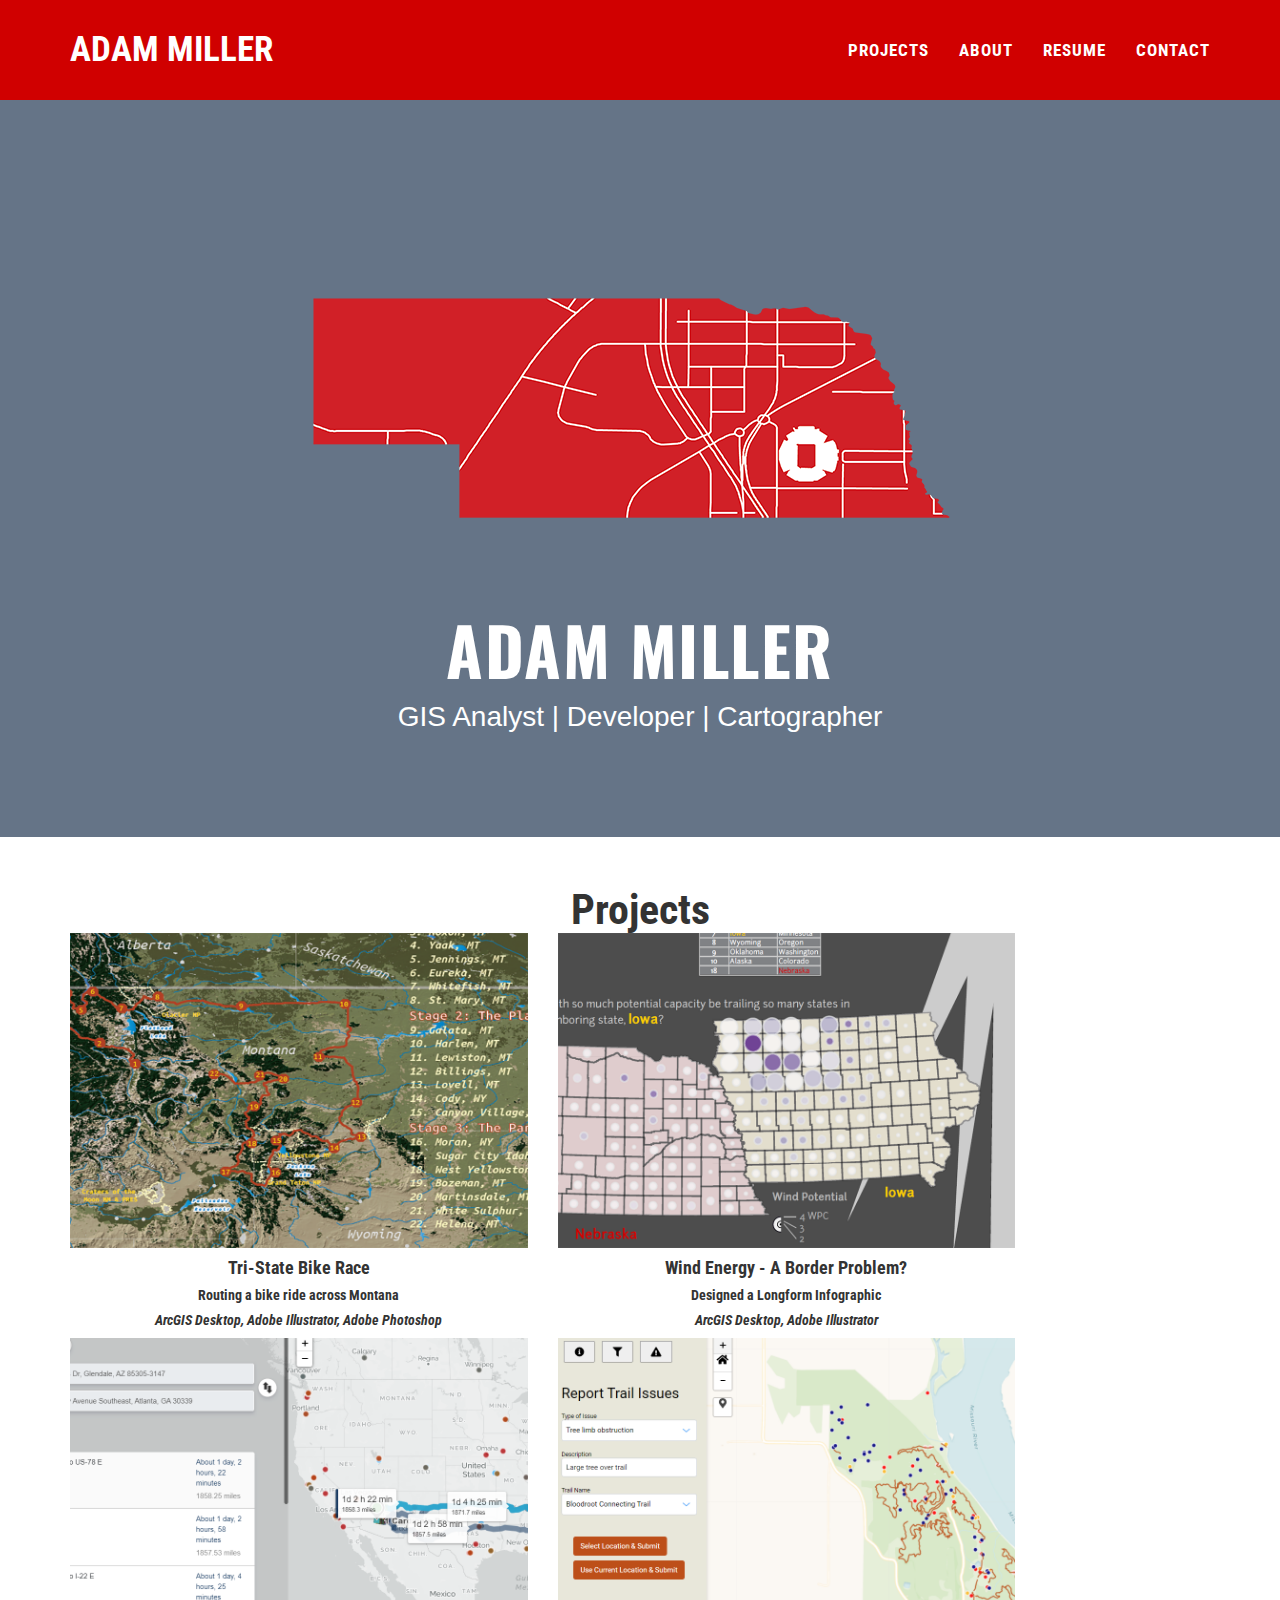
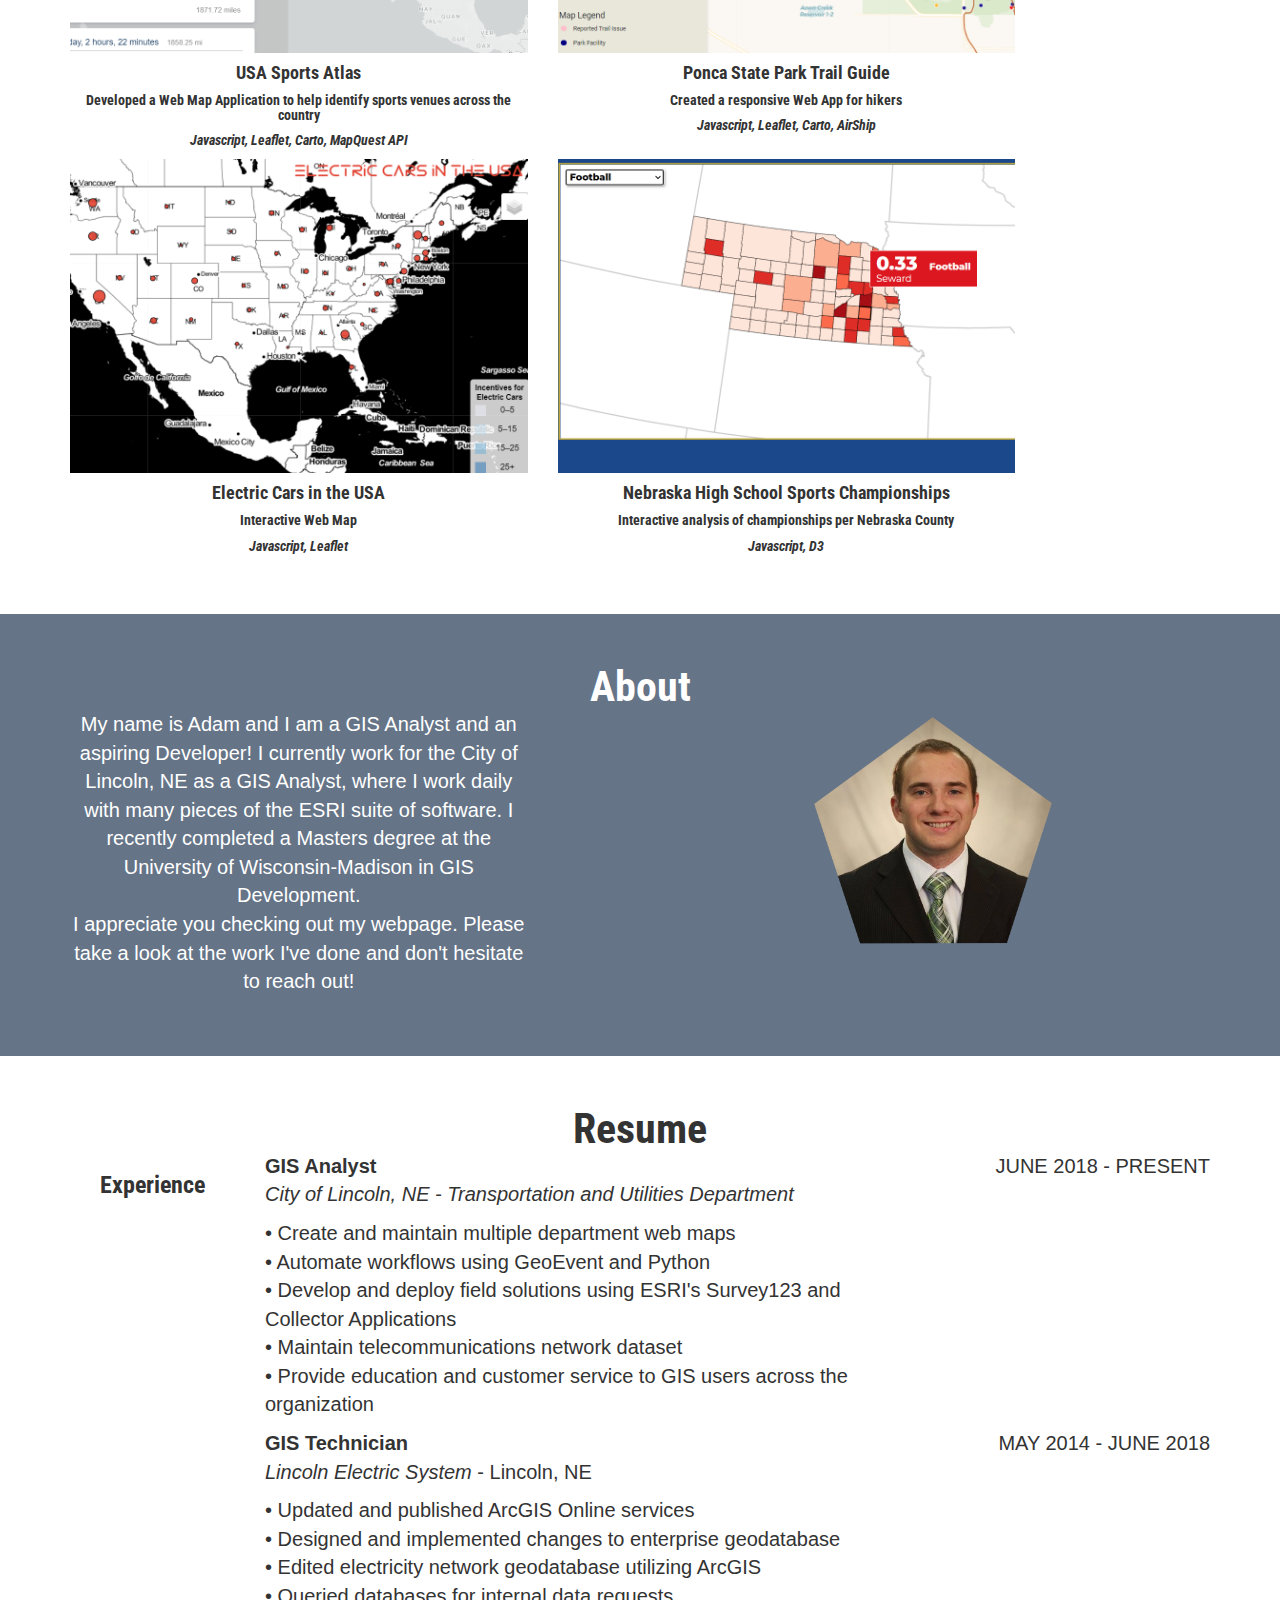
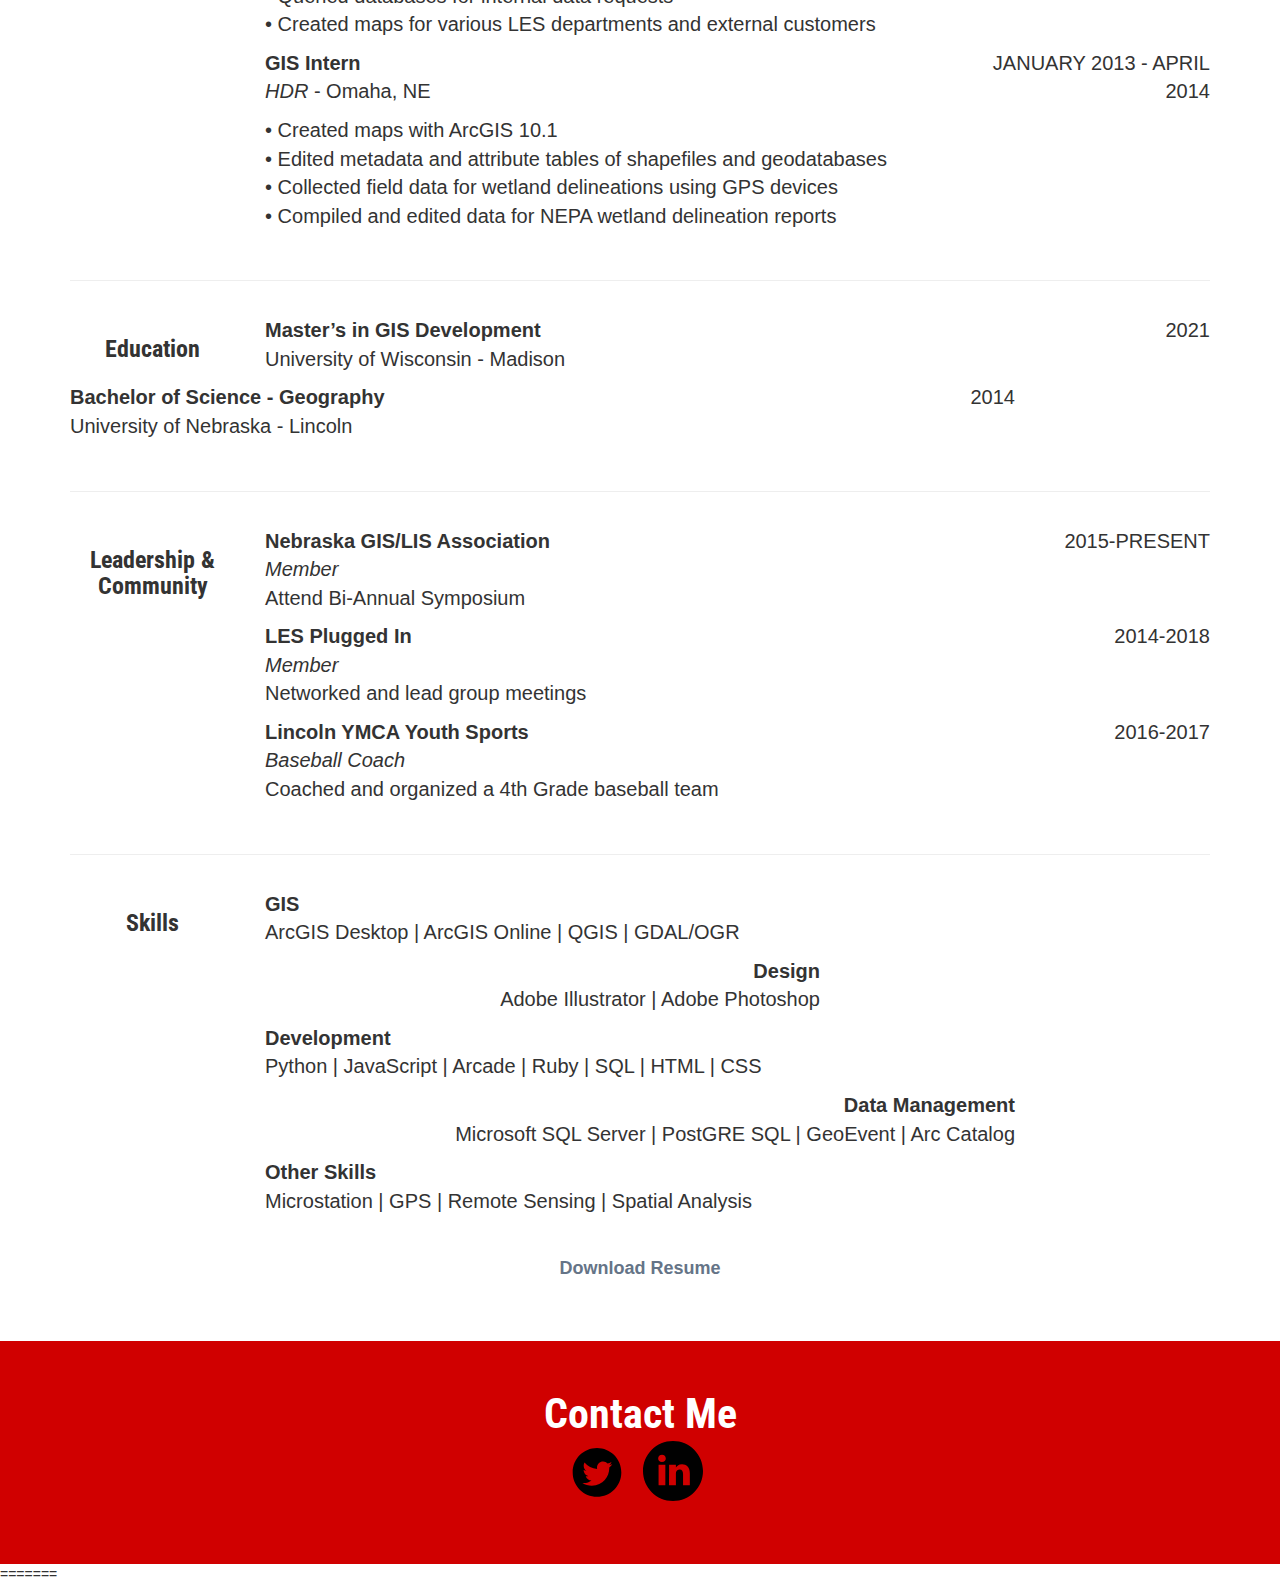
==== commit ab1c84bd: "Portfolio Update" ====
--- a/index.html
+++ b/index.html
@@ -181,7 +181,7 @@
             </div>
             <div class="row">
                 <div class="col-lg-5 ">
-                    <p> My name is Adam and I am a GIS Analyst and an aspiring Developer!  I currently work for the City of Lincoln, NE as a GIS Analyst, where I work daily with everything ArcGIS.  I'm also pursuing my Masters degree at the University of Wisconsin-Madison in GIS Development.
+                    <p> My name is Adam and I am a GIS Analyst and an aspiring Developer!  I currently work for the City of Lincoln, NE as a GIS Analyst, where I work daily with many pieces of the ESRI suite of software.  I recently completed a Masters degree at the University of Wisconsin-Madison in GIS Development.
                     <br> I appreciate you checking out my webpage.  Please take a look at the work I've done and don't hesitate to reach out!</p>
                 </div>
                 <div class="col-lg-4 col-lg-push-2">
@@ -214,9 +214,12 @@
 					<p><b>GIS Analyst </b><br/>
 						<i>City of Lincoln, NE - Transportation and Utilities Department</i> <br/>
 					</p>
-					<p><more>•	Manage Enterprise GIS database for multiple utilities <br>
-                             •  Maintain Asset Management registry for city Public Works data <br>
-                             •	Lead team of GIS Technicians and Interns <br>
+					<p><more>•	Create and maintain multiple department web maps <br>
+                             •  Automate workflows using GeoEvent and Python <br>
+                              •  Develop and deploy field solutions using ESRI's Survey123 and Collector Applications <br>
+                             •	Maintain telecommunications network dataset <br>
+                             •	Provide education and customer service to GIS users across the organization <br>
+
 </more></p>
 				</div>
 				<div class="col-lg-3 ">
@@ -268,7 +271,7 @@
                             </p>
                         </div>
                         <div class="col-lg-3">
-                            <p align='right'><sm>Ex. Fall 2021</sm></p>
+                            <p align='right'><sm>2021</sm></p>
                         </div>
                      <div class="col-lg-7">
                             <p><b>Bachelor of Science - Geography</b><br/>
@@ -342,12 +345,12 @@
                         </div>
                         <div class="col-lg-10 col-lg-offset-2">
                             <p><b>Development</b><br/>
-                                Python | Ruby | SQL | HTML | CSS
+                                Python | JavaScript | Arcade | Ruby | SQL | HTML | CSS
                             </p>
                         </div>
                         <div class="col-lg-10 col-lg-pull-0">
                             <p align='right'><b>Data Management</b><br/>
-                                Microsoft SQL Server | PostGRE SQL | GitHub | Arc Catalog
+                                Microsoft SQL Server | PostGRE SQL | GeoEvent | Arc Catalog
                             </p>
                         </div>
                         <div class="col-lg-10 col-lg-offset-2">
@@ -369,7 +372,7 @@
 
 
     <!-- Footer -->
-    <section class = red id = 'contact<a'>
+    <section class = red id = 'contact'>
         <footer class="text-center">
             <div class="footer-above">
                 <div class="container">
